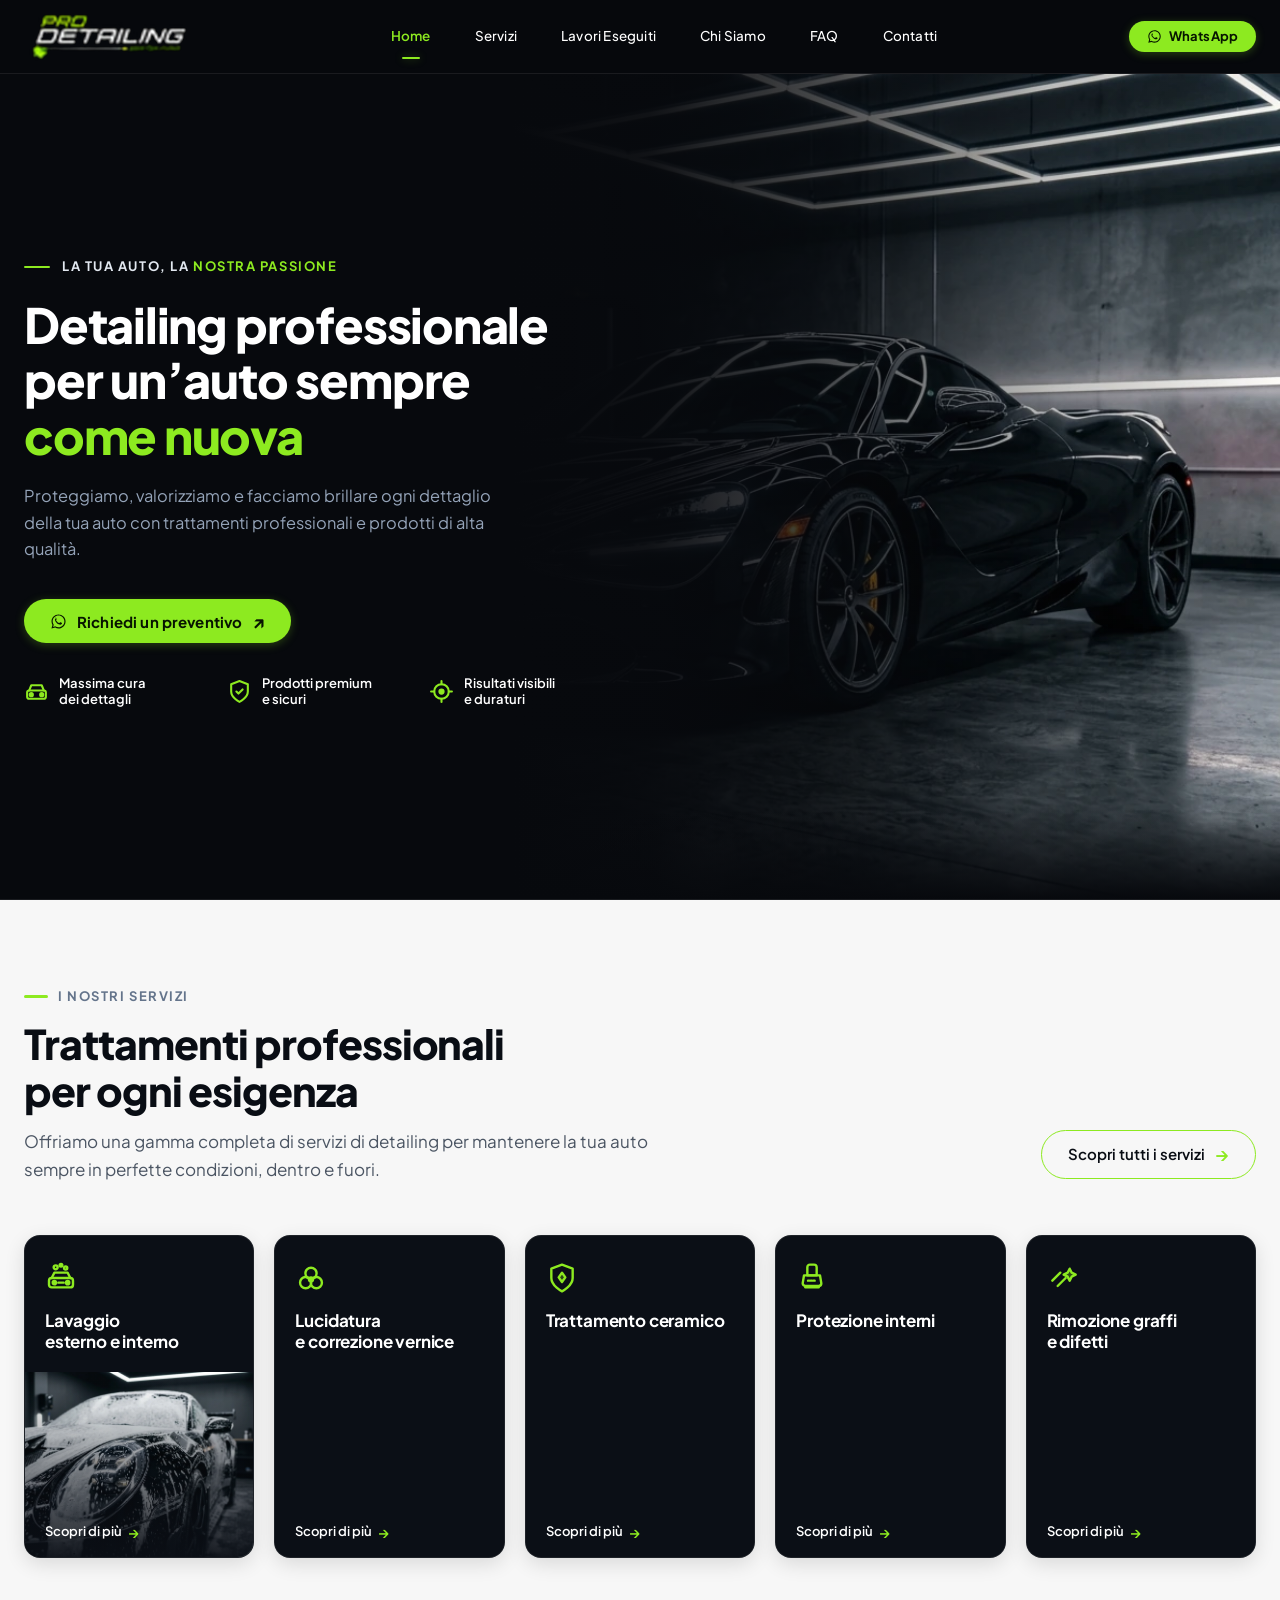
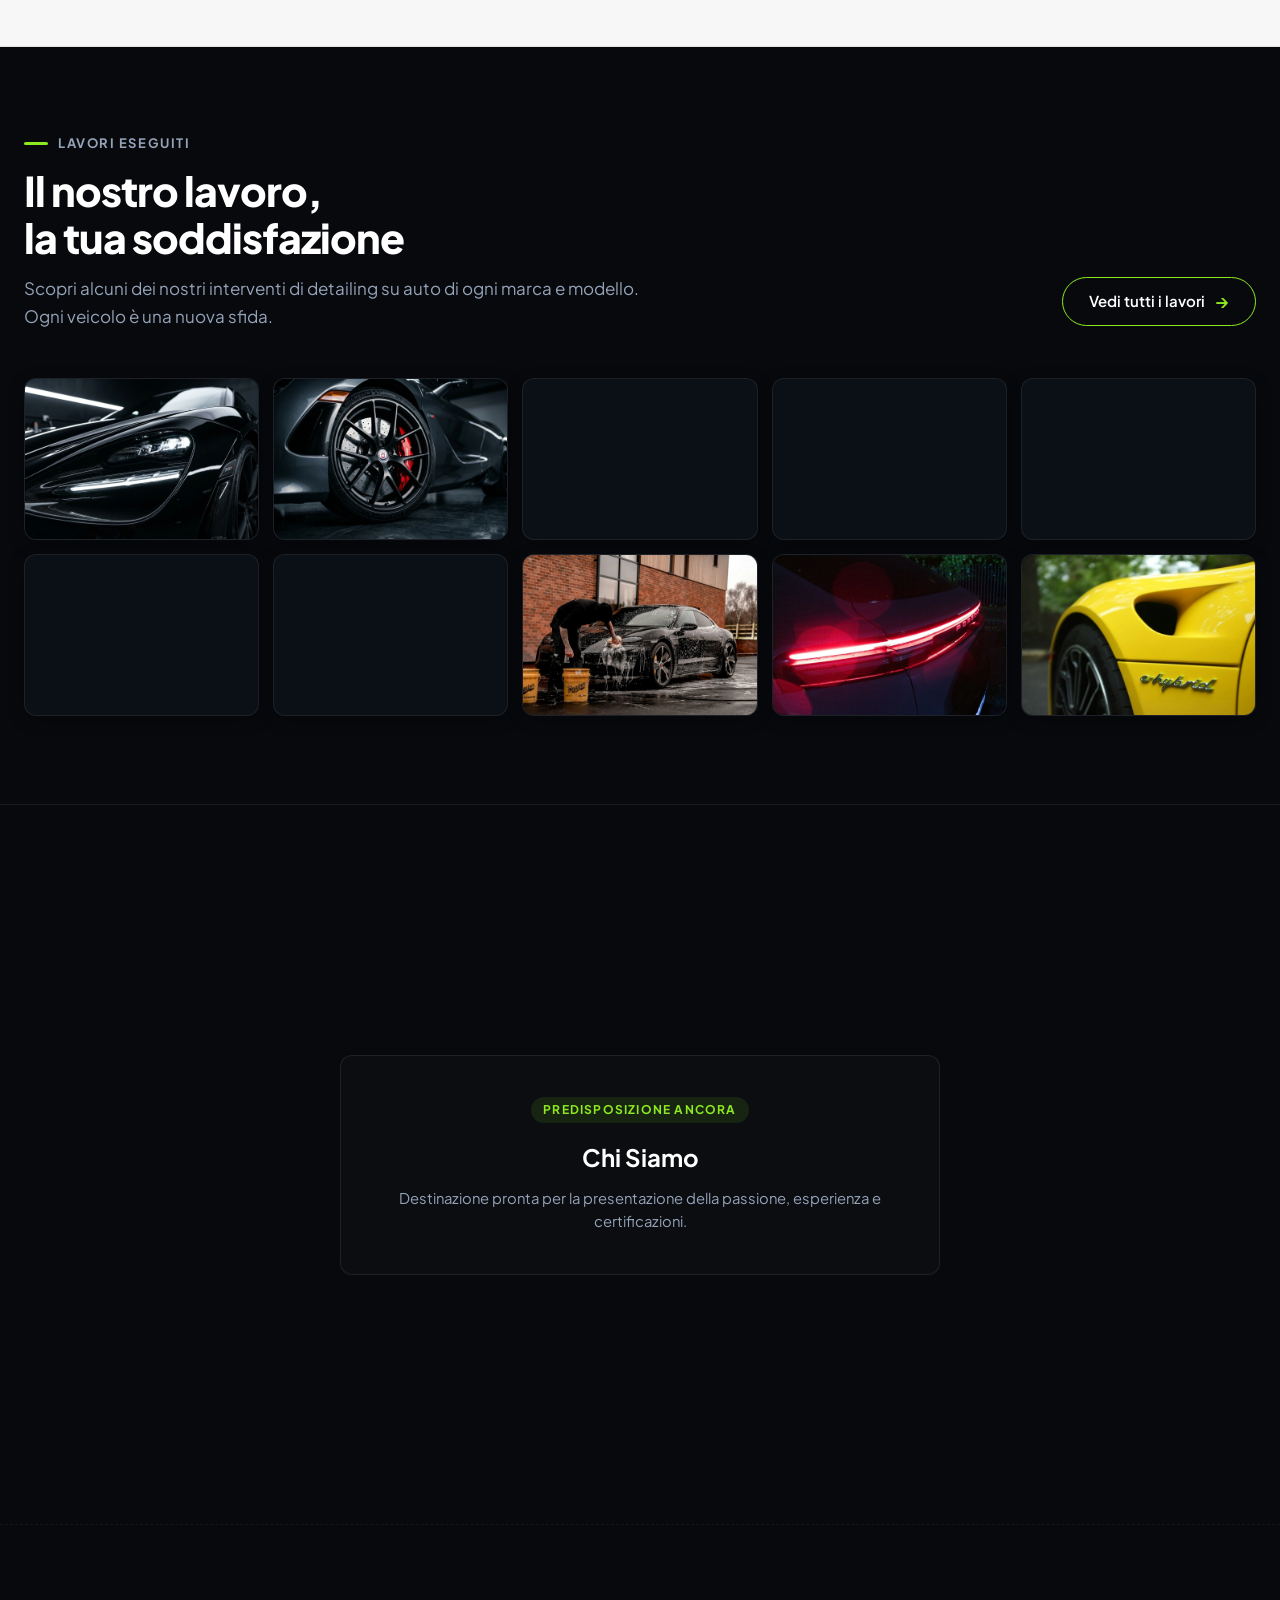
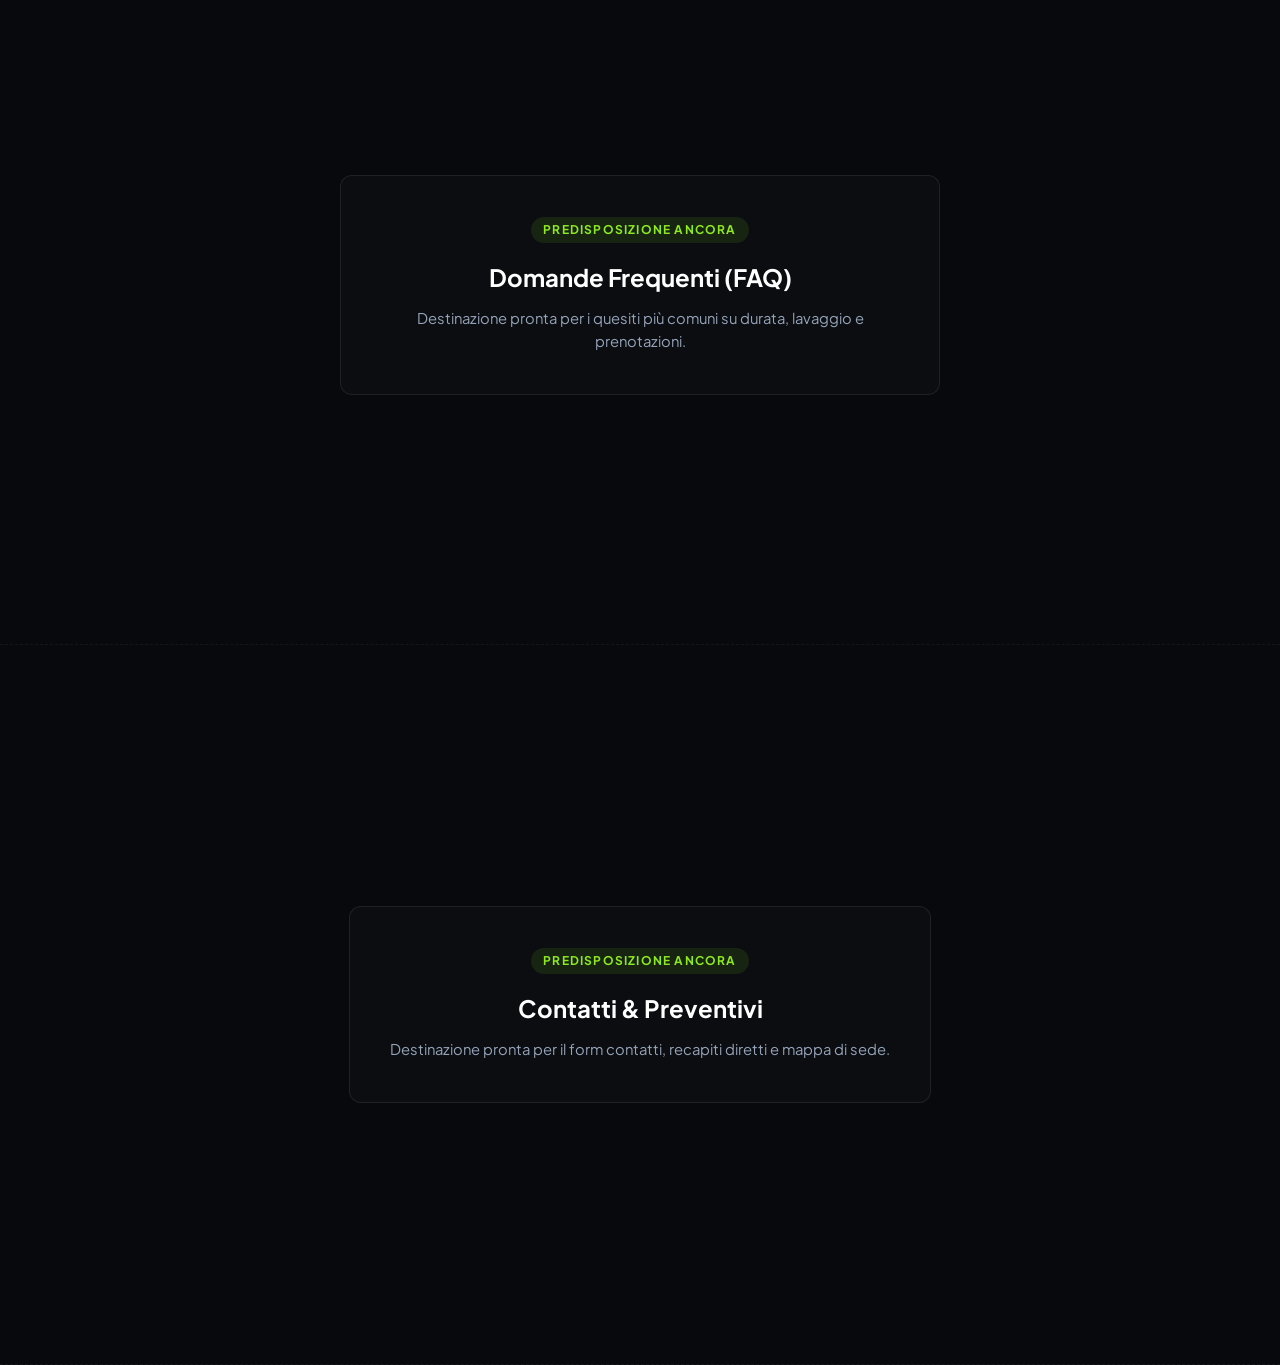
==== index.html @ 4ccd4b1e "Comit initial" ====
<!DOCTYPE html>
<html lang="it">
<head>
  <meta charset="UTF-8">
  <meta name="viewport" content="width=device-width, initial-scale=1.0">
  <meta http-equiv="X-UA-Compatible" content="ie=edge">

  <title>Pro Detailing | Trattamenti Professionali e Lucidatura Auto</title>
  <meta name="description" content="Pro Detailing: specialisti in car detailing professionale, lucidatura, trattamenti ceramici e protezione della carrozzeria per un'auto sempre come nuova.">
  <meta name="robots" content="index, follow">

  <!-- Open Graph / Meta Social -->
  <meta property="og:type" content="website">
  <meta property="og:locale" content="it_IT">
  <meta property="og:site_name" content="Pro Detailing">
  <meta property="og:title" content="Pro Detailing | Car Detailing Professionale">
  <meta property="og:description" content="Proteggiamo, valorizziamo e facciamo brillare ogni dettaglio della tua auto con trattamenti professionali.">

  <!-- Google Fonts: Plus Jakarta Sans -->
  <link rel="preconnect" href="https://fonts.googleapis.com">
  <link rel="preconnect" href="https://fonts.gstatic.com" crossorigin>
  <link href="https://fonts.googleapis.com/css2?family=Plus+Jakarta+Sans:ital,wght@0,400;0,500;0,600;0,700;0,800;1,800;1,900&display=swap" rel="stylesheet">

  <!-- Foglio di Stile Principale -->
  <link rel="stylesheet" href="css/style.css">
</head>
<body>

  <!-- ========================================================================
       HEADER / MENU DI NAVIGAZIONE SUPERIORE
       Riproduzione fedele della sezione superiore del Mockup
       ======================================================================== -->
  <header class="site-header" id="header">
    <div class="container header-inner">

      <!-- 1. Logotipo Pro Detailing (Sinistra) -->
      <a href="#home" class="header-brand" aria-label="Pro Detailing - Torna all'inizio">
        <img 
          src="assets/images/logo.svg" 
          alt="Pro Detailing - Car Detailing & Trattamento Ceramico" 
          class="brand-logo-svg"
          width="175" 
          height="51"
          loading="eager"
        >
      </a>

      <!-- 2. Navigazione Principale Desktop (Centrale) -->
      <nav class="header-nav" aria-label="Navigazione principale">
        <ul class="nav-list">
          <li class="nav-item">
            <a href="#home" class="nav-link active">Home</a>
          </li>
          <li class="nav-item">
            <a href="#servizi" class="nav-link">Servizi</a>
          </li>
          <li class="nav-item">
            <a href="#lavori" class="nav-link">Lavori Eseguiti</a>
          </li>
          <li class="nav-item">
            <a href="#chi-siamo" class="nav-link">Chi Siamo</a>
          </li>
          <li class="nav-item">
            <a href="#faq" class="nav-link">FAQ</a>
          </li>
          <li class="nav-item">
            <a href="#contatti" class="nav-link">Contatti</a>
          </li>
        </ul>
      </nav>

      <!-- 3. Azioni a Destra (Pulsante WhatsApp & Toggle Mobile) -->
      <div class="header-actions">
        <!-- Pulsante WhatsApp (Configurabile in js/main.js) -->
        <a 
          href="https://wa.me/390000000000" 
          class="btn-whatsapp" 
          target="_blank" 
          rel="noopener noreferrer" 
          aria-label="Contattaci su WhatsApp (apre in una nuova scheda)"
        >
          <svg class="icon-whatsapp" viewBox="0 0 24 24" aria-hidden="true">
            <path d="M12.04 2C6.58 2 2.13 6.45 2.13 11.91C2.13 13.66 2.59 15.36 3.45 16.86L2.05 22L7.3 20.62C8.75 21.41 10.38 21.83 12.04 21.83C17.5 21.83 21.95 17.38 21.95 11.92C21.95 9.27 20.92 6.78 19.05 4.91C17.18 3.03 14.69 2 12.04 2ZM12.05 3.67C14.25 3.67 16.31 4.53 17.87 6.09C19.42 7.65 20.28 9.72 20.28 11.92C20.28 16.46 16.59 20.15 12.04 20.15C10.56 20.15 9.11 19.76 7.85 19.01L7.55 18.83L4.44 19.65L5.27 16.61L5.07 16.3C4.24 14.98 3.81 13.47 3.81 11.91C3.81 7.37 7.5 3.67 12.05 3.67ZM8.53 7.33C8.37 7.33 8.1 7.39 7.87 7.64C7.65 7.89 7.02 8.48 7.02 9.68C7.02 10.88 7.9 12.03 8.02 12.19C8.14 12.35 9.73 14.81 12.18 15.86C12.76 16.11 13.22 16.27 13.57 16.38C14.16 16.57 14.7 16.54 15.12 16.48C15.59 16.41 16.57 15.89 16.77 15.31C16.98 14.74 16.98 14.25 16.92 14.14C16.86 14.03 16.7 13.97 16.45 13.85C16.2 13.72 14.98 13.12 14.75 13.04C14.53 12.95 14.36 12.91 14.2 13.16C14.03 13.4 13.57 13.97 13.43 14.14C13.29 14.3 13.15 14.32 12.9 14.2C12.65 14.07 11.61 13.73 10.37 12.63C9.41 11.77 8.76 10.71 8.57 10.39C8.38 10.06 8.55 9.89 8.68 9.76C8.79 9.64 8.93 9.46 9.06 9.31C9.18 9.16 9.22 9.06 9.3 8.9C9.39 8.73 9.34 8.59 9.28 8.47C9.22 8.35 8.72 7.13 8.53 6.64C8.33 6.17 8.14 6.23 8 6.22C7.86 6.22 7.7 6.21 7.53 6.21L8.53 7.33Z"/>
          </svg>
          <span class="btn-whatsapp-text">WhatsApp</span>
        </a>

        <!-- Pulsante Hamburger Mobile (Accessibile) -->
        <button 
          type="button" 
          class="mobile-toggle" 
          aria-label="Apri menu di navigazione" 
          aria-expanded="false" 
          aria-controls="mobile-nav-drawer"
        >
          <span class="hamburger-box" aria-hidden="true">
            <span class="hamburger-line"></span>
            <span class="hamburger-line"></span>
            <span class="hamburger-line"></span>
          </span>
        </button>
      </div>

    </div>

    <!-- ======================================================================
         MENU MOBILE (Drawer & Overlay per Tablet e Smartphone)
         ====================================================================== -->
    <div 
      class="mobile-menu-overlay" 
      id="mobile-nav-drawer" 
      role="dialog" 
      aria-modal="true" 
      aria-label="Menu di navigazione mobile"
    >
      <div class="mobile-drawer">
        <nav aria-label="Navigazione mobile">
          <ul class="mobile-nav-list">
            <li><a href="#home" class="mobile-nav-link active">Home</a></li>
            <li><a href="#servizi" class="mobile-nav-link">Servizi</a></li>
            <li><a href="#lavori" class="mobile-nav-link">Lavori Eseguiti</a></li>
            <li><a href="#chi-siamo" class="mobile-nav-link">Chi Siamo</a></li>
            <li><a href="#faq" class="mobile-nav-link">FAQ</a></li>
            <li><a href="#contatti" class="mobile-nav-link">Contatti</a></li>
          </ul>
        </nav>

        <div class="mobile-drawer-footer">
          <a 
            href="https://wa.me/390000000000" 
            class="btn-whatsapp mobile-btn-whatsapp" 
            target="_blank" 
            rel="noopener noreferrer"
            aria-label="Scrivici su WhatsApp (apre in una nuova scheda)"
          >
            <svg class="icon-whatsapp" viewBox="0 0 24 24" aria-hidden="true">
              <path d="M12.04 2C6.58 2 2.13 6.45 2.13 11.91C2.13 13.66 2.59 15.36 3.45 16.86L2.05 22L7.3 20.62C8.75 21.41 10.38 21.83 12.04 21.83C17.5 21.83 21.95 17.38 21.95 11.92C21.95 9.27 20.92 6.78 19.05 4.91C17.18 3.03 14.69 2 12.04 2ZM12.05 3.67C14.25 3.67 16.31 4.53 17.87 6.09C19.42 7.65 20.28 9.72 20.28 11.92C20.28 16.46 16.59 20.15 12.04 20.15C10.56 20.15 9.11 19.76 7.85 19.01L7.55 18.83L4.44 19.65L5.27 16.61L5.07 16.3C4.24 14.98 3.81 13.47 3.81 11.91C3.81 7.37 7.5 3.67 12.05 3.67ZM8.53 7.33C8.37 7.33 8.1 7.39 7.87 7.64C7.65 7.89 7.02 8.48 7.02 9.68C7.02 10.88 7.9 12.03 8.02 12.19C8.14 12.35 9.73 14.81 12.18 15.86C12.76 16.11 13.22 16.27 13.57 16.38C14.16 16.57 14.7 16.54 15.12 16.48C15.59 16.41 16.57 15.89 16.77 15.31C16.98 14.74 16.98 14.25 16.92 14.14C16.86 14.03 16.7 13.97 16.45 13.85C16.2 13.72 14.98 13.12 14.75 13.04C14.53 12.95 14.36 12.91 14.2 13.16C14.03 13.4 13.57 13.97 13.43 14.14C13.29 14.3 13.15 14.32 12.9 14.2C12.65 14.07 11.61 13.73 10.37 12.63C9.41 11.77 8.76 10.71 8.57 10.39C8.38 10.06 8.55 9.89 8.68 9.76C8.79 9.64 8.93 9.46 9.06 9.31C9.18 9.16 9.22 9.06 9.3 8.9C9.39 8.73 9.34 8.59 9.28 8.47C9.22 8.35 8.72 7.13 8.53 6.64C8.33 6.17 8.14 6.23 8 6.22C7.86 6.22 7.7 6.21 7.53 6.21L8.53 7.33Z"/>
            </svg>
            <span>Scrivici su WhatsApp</span>
            <span class="btn-arrow" aria-hidden="true">&rarr;</span>
          </a>
        </div>
      </div>
    </div>
  </header>

  <!-- ========================================================================
       AREA CONTENUTO PRINCIPALE (Placeholder Strutturali per Ancoraggi)
       Queste sezioni saranno sviluppate nelle prossime tappe.
       ======================================================================== -->
  <main id="main-content">

    <!-- ======================================================================
         SEZIONE HERO (Dobra Principal - Ancora: #home)
         Riproduzione fedele della prima dobra del Mockup
         ====================================================================== -->
    <section class="hero-section" id="home" aria-label="Introduzione Pro Detailing">
      
      <!-- Sfondo e Fotografia dell'Automobile nel Detailing Studio -->
      <div class="hero-media-wrapper" aria-hidden="true">
        <picture>
          <source srcset="assets/images/hero-detailing.webp" type="image/webp">
          <img 
            src="assets/images/hero-detailing.jpg" 
            alt="Auto nera lucidata con trattamento ceramico in studio professionale di detailing" 
            class="hero-media-image"
            width="1376" 
            height="768"
            fetchpriority="high"
          >
        </picture>
        <div class="hero-overlay-gradient"></div>
        <div class="hero-overlay-bottom"></div>
      </div>

      <!-- Contenuto Testuale & Azioni Principali -->
      <div class="container hero-container">
        <div class="hero-content">
          
          <!-- Testo di Introduzione (Eyebrow) -->
          <div class="hero-eyebrow">
            <span class="hero-eyebrow-line" aria-hidden="true"></span>
            <span class="hero-eyebrow-text">LA TUA AUTO, LA <span class="text-lime">NOSTRA PASSIONE</span></span>
          </div>

          <!-- Headline Principale (Unico H1 della Pagina) -->
          <h1 class="hero-title">
            Detailing professionale<br>
            per un’auto sempre<br>
            <span class="hero-title-highlight">come nuova</span>
          </h1>

          <!-- Descrizione Breve -->
          <p class="hero-description">
            Proteggiamo, valorizziamo e facciamo brillare ogni dettaglio della tua auto con trattamenti professionali e prodotti di alta qualità.
          </p>

          <!-- CTA Principale WhatsApp -->
          <div class="hero-cta-wrapper">
            <a 
              href="https://wa.me/390000000000" 
              class="btn-hero-cta btn-whatsapp" 
              target="_blank" 
              rel="noopener noreferrer" 
              aria-label="Richiedi un preventivo su WhatsApp (apre in una nuova scheda)"
            >
              <svg class="icon-whatsapp" viewBox="0 0 24 24" aria-hidden="true">
                <path d="M12.04 2C6.58 2 2.13 6.45 2.13 11.91C2.13 13.66 2.59 15.36 3.45 16.86L2.05 22L7.3 20.62C8.75 21.41 10.38 21.83 12.04 21.83C17.5 21.83 21.95 17.38 21.95 11.92C21.95 9.27 20.92 6.78 19.05 4.91C17.18 3.03 14.69 2 12.04 2ZM12.05 3.67C14.25 3.67 16.31 4.53 17.87 6.09C19.42 7.65 20.28 9.72 20.28 11.92C20.28 16.46 16.59 20.15 12.04 20.15C10.56 20.15 9.11 19.76 7.85 19.01L7.55 18.83L4.44 19.65L5.27 16.61L5.07 16.3C4.24 14.98 3.81 13.47 3.81 11.91C3.81 7.37 7.5 3.67 12.05 3.67ZM8.53 7.33C8.37 7.33 8.1 7.39 7.87 7.64C7.65 7.89 7.02 8.48 7.02 9.68C7.02 10.88 7.9 12.03 8.02 12.19C8.14 12.35 9.73 14.81 12.18 15.86C12.76 16.11 13.22 16.27 13.57 16.38C14.16 16.57 14.7 16.54 15.12 16.48C15.59 16.41 16.57 15.89 16.77 15.31C16.98 14.74 16.98 14.25 16.92 14.14C16.86 14.03 16.7 13.97 16.45 13.85C16.2 13.72 14.98 13.12 14.75 13.04C14.53 12.95 14.36 12.91 14.2 13.16C14.03 13.4 13.57 13.97 13.43 14.14C13.29 14.3 13.15 14.32 12.9 14.2C12.65 14.07 11.61 13.73 10.37 12.63C9.41 11.77 8.76 10.71 8.57 10.39C8.38 10.06 8.55 9.89 8.68 9.76C8.79 9.64 8.93 9.46 9.06 9.31C9.18 9.16 9.22 9.06 9.3 8.9C9.39 8.73 9.34 8.59 9.28 8.47C9.22 8.35 8.72 7.13 8.53 6.64C8.33 6.17 8.14 6.23 8 6.22C7.86 6.22 7.7 6.21 7.53 6.21L8.53 7.33Z"/>
              </svg>
              <span>Richiedi un preventivo</span>
              <span class="btn-arrow" aria-hidden="true">&nearr;</span>
            </a>
          </div>

          <!-- Tre Differenziali Informativi -->
          <div class="hero-features" role="list" aria-label="I nostri punti di forza">
            
            <div class="hero-feature-item" role="listitem">
              <div class="feature-icon-wrapper" aria-hidden="true">
                <svg class="feature-icon" viewBox="0 0 24 24" fill="none" stroke="currentColor" stroke-width="2" stroke-linecap="round" stroke-linejoin="round">
                  <path d="M5 11l2-5h10l2 5"/>
                  <rect x="3" y="11" width="18" height="8" rx="2"/>
                  <circle cx="7" cy="15" r="1.5" fill="currentColor"/>
                  <circle cx="17" cy="15" r="1.5" fill="currentColor"/>
                </svg>
              </div>
              <div class="feature-text">
                <span>Massima cura</span>
                <span>dei dettagli</span>
              </div>
            </div>

            <div class="hero-feature-item" role="listitem">
              <div class="feature-icon-wrapper" aria-hidden="true">
                <svg class="feature-icon" viewBox="0 0 24 24" fill="none" stroke="currentColor" stroke-width="2" stroke-linecap="round" stroke-linejoin="round">
                  <path d="M12 22s8-4 8-10V5l-8-3-8 3v7c0 6 8 10 8 10z"/>
                  <path d="M9 12l2 2 4-4"/>
                </svg>
              </div>
              <div class="feature-text">
                <span>Prodotti premium</span>
                <span>e sicuri</span>
              </div>
            </div>

            <div class="hero-feature-item" role="listitem">
              <div class="feature-icon-wrapper" aria-hidden="true">
                <svg class="feature-icon" viewBox="0 0 24 24" fill="none" stroke="currentColor" stroke-width="2" stroke-linecap="round" stroke-linejoin="round">
                  <circle cx="12" cy="12" r="7"/>
                  <line x1="12" y1="2" x2="12" y2="5"/>
                  <line x1="12" y1="19" x2="12" y2="22"/>
                  <line x1="2" y1="12" x2="5" y2="12"/>
                  <line x1="19" y1="12" x2="22" y2="12"/>
                  <circle cx="12" cy="12" r="2" fill="currentColor"/>
                </svg>
              </div>
              <div class="feature-text">
                <span>Risultati visibili</span>
                <span>e duraturi</span>
              </div>
            </div>

          </div>

        </div>
      </div>
    </section>

    <!-- ======================================================================
         SEZIONE SERVIZI (ETAPA 3 - I NOSTRI SERVIZI)
         Trattamenti professionali di car detailing, layout fedele al mockup
         ====================================================================== -->
    <section id="servizi" class="services-section" aria-labelledby="services-heading">
      <div class="services-container">
        
        <!-- Header Sezione: Titolo, Descrizione e Pulsante "Scopri tutti i servizi" -->
        <div class="services-header">
          <div class="services-header-content">
            <div class="services-eyebrow">
              <span class="services-eyebrow-bar" aria-hidden="true"></span>
              <span class="services-eyebrow-text">I NOSTRI SERVIZI</span>
            </div>
            <h2 id="services-heading" class="services-title">
              Trattamenti professionali<br>per ogni esigenza
            </h2>
            <p class="services-description">
              Offriamo una gamma completa di servizi di detailing per mantenere la tua auto sempre in perfette condizioni, dentro e fuori.
            </p>
          </div>
          
          <div class="services-header-action">
            <a href="#servizi" class="btn-services-outline" aria-label="Scopri tutti i servizi di detailing">
              <span>Scopri tutti i servizi</span>
              <span class="btn-arrow" aria-hidden="true">&rarr;</span>
            </a>
          </div>
        </div>

        <!-- Griglia dei 5 Cartoni di Servizio con Fotografie e Icone Dedicate -->
        <div class="services-grid" role="list" aria-label="Elenco dei trattamenti di detailing">
          
          <!-- Card 1: Lavaggio esterno e interno -->
          <article class="service-card" role="listitem">
            <div class="service-card-top">
              <div class="service-card-icon" aria-hidden="true">
                <svg class="service-icon-svg" viewBox="0 0 24 24" fill="none" stroke="currentColor" stroke-width="1.8" stroke-linecap="round" stroke-linejoin="round">
                  <!-- Bolle / lavaggio superiore -->
                  <circle cx="8" cy="4" r="1.5" />
                  <circle cx="15.5" cy="4.5" r="1.2" />
                  <circle cx="12" cy="2.5" r="1" />
                  <!-- Silhouette frontale veicolo -->
                  <path d="M5 12l2-4h10l2 4" />
                  <rect x="3" y="12" width="18" height="7" rx="2" />
                  <circle cx="7" cy="15.5" r="1.2" fill="currentColor" />
                  <circle cx="17" cy="15.5" r="1.2" fill="currentColor" />
                  <line x1="10" y1="15.5" x2="14" y2="15.5" />
                </svg>
              </div>
              <h3 class="service-card-title">
                Lavaggio<br>esterno e interno
              </h3>
            </div>
            
            <div class="service-card-media">
              <img 
                src="assets/images/servizio-lavaggio.webp" 
                alt="Lavaggio esterno e interno con schiuma attiva professionale in studio di detailing" 
                class="service-card-img"
                loading="eager"
                decoding="async"
                width="600"
                height="440"
              >
              <div class="service-card-overlay" aria-hidden="true"></div>
              <div class="service-card-footer">
                <a href="#servizi" class="service-card-link" aria-label="Scopri di più sul lavaggio esterno e interno">
                  <span>Scopri di più</span>
                  <span class="service-link-arrow" aria-hidden="true">&rarr;</span>
                </a>
              </div>
            </div>
          </article>

          <!-- Card 2: Lucidatura e correzione vernice -->
          <article class="service-card" role="listitem">
            <div class="service-card-top">
              <div class="service-card-icon" aria-hidden="true">
                <svg class="service-icon-svg" viewBox="0 0 24 24" fill="none" stroke="currentColor" stroke-width="1.8" stroke-linecap="round" stroke-linejoin="round">
                  <!-- Movimento orbitale/rosetta politriz da car detailing -->
                  <circle cx="12" cy="8.5" r="4.2" />
                  <circle cx="8" cy="15.5" r="4.2" />
                  <circle cx="16" cy="15.5" r="4.2" />
                  <circle cx="12" cy="13" r="1.5" fill="currentColor" />
                </svg>
              </div>
              <h3 class="service-card-title">
                Lucidatura<br>e correzione vernice
              </h3>
            </div>
            
            <div class="service-card-media">
              <img 
                src="assets/images/servizio-lucidatura.webp" 
                alt="Lucidatura professionale e correzione vernice con politriz roto-orbitale su carrozzeria scura" 
                class="service-card-img"
                loading="eager"
                decoding="async"
                width="600"
                height="440"
              >
              <div class="service-card-overlay" aria-hidden="true"></div>
              <div class="service-card-footer">
                <a href="#servizi" class="service-card-link" aria-label="Scopri di più sulla lucidatura e correzione vernice">
                  <span>Scopri di più</span>
                  <span class="service-link-arrow" aria-hidden="true">&rarr;</span>
                </a>
              </div>
            </div>
          </article>

          <!-- Card 3: Trattamento ceramico -->
          <article class="service-card" role="listitem">
            <div class="service-card-top">
              <div class="service-card-icon" aria-hidden="true">
                <svg class="service-icon-svg" viewBox="0 0 24 24" fill="none" stroke="currentColor" stroke-width="1.8" stroke-linecap="round" stroke-linejoin="round">
                  <!-- Scudo di protezione nanoceramica -->
                  <path d="M12 22s8-4 8-10V5l-8-3-8 3v7c0 6 8 10 8 10z" />
                  <path d="M12 8l2.5 3.5L12 15l-2.5-3.5z" fill="rgba(141, 234, 32, 0.25)" />
                </svg>
              </div>
              <h3 class="service-card-title">
                Trattamento ceramico
              </h3>
            </div>
            
            <div class="service-card-media">
              <img 
                src="assets/images/servizio-ceramico.webp" 
                alt="Trattamento ceramico protettivo nanotecnologico ad altissima lucentezza e idrorepellenza" 
                class="service-card-img"
                loading="eager"
                decoding="async"
                width="600"
                height="440"
              >
              <div class="service-card-overlay" aria-hidden="true"></div>
              <div class="service-card-footer">
                <a href="#servizi" class="service-card-link" aria-label="Scopri di più sul trattamento ceramico">
                  <span>Scopri di più</span>
                  <span class="service-link-arrow" aria-hidden="true">&rarr;</span>
                </a>
              </div>
            </div>
          </article>

          <!-- Card 4: Protezione interni -->
          <article class="service-card" role="listitem">
            <div class="service-card-top">
              <div class="service-card-icon" aria-hidden="true">
                <svg class="service-icon-svg" viewBox="0 0 24 24" fill="none" stroke="currentColor" stroke-width="1.8" stroke-linecap="round" stroke-linejoin="round">
                  <!-- Sedile premium / interni di lusso -->
                  <path d="M7 19h10" />
                  <path d="M8.5 4a2 2 0 0 1 2-2h3a2 2 0 0 1 2 2v6h-7V4z" />
                  <path d="M6 10h12l1 6a2 2 0 0 1-2 2H7a2 2 0 0 1-2-2l1-6z" />
                  <line x1="9" y1="14" x2="15" y2="14" stroke-dasharray="1 1" />
                </svg>
              </div>
              <h3 class="service-card-title">
                Protezione interni
              </h3>
            </div>
            
            <div class="service-card-media">
              <img 
                src="assets/images/servizio-interni.webp" 
                alt="Cura e protezione profonda per interni automobilistici in pelle pregiata e tessuti" 
                class="service-card-img"
                loading="eager"
                decoding="async"
                width="600"
                height="440"
              >
              <div class="service-card-overlay" aria-hidden="true"></div>
              <div class="service-card-footer">
                <a href="#servizi" class="service-card-link" aria-label="Scopri di più sulla protezione degli interni">
                  <span>Scopri di più</span>
                  <span class="service-link-arrow" aria-hidden="true">&rarr;</span>
                </a>
              </div>
            </div>
          </article>

          <!-- Card 5: Rimozione graffi e difetti -->
          <article class="service-card" role="listitem">
            <div class="service-card-top">
              <div class="service-card-icon" aria-hidden="true">
                <svg class="service-icon-svg" viewBox="0 0 24 24" fill="none" stroke="currentColor" stroke-width="1.8" stroke-linecap="round" stroke-linejoin="round">
                  <!-- Linee di correzione graffi e bagliore specchiato -->
                  <line x1="4" y1="14" x2="10" y2="8" />
                  <line x1="8" y1="18" x2="14" y2="12" />
                  <path d="M17 5l1.5 3 3 1.5-3 1.5-1.5 3-1.5-3-3-1.5 3-1.5z" fill="rgba(141, 234, 32, 0.25)" />
                </svg>
              </div>
              <h3 class="service-card-title">
                Rimozione graffi<br>e difetti
              </h3>
            </div>
            
            <div class="service-card-media">
              <img 
                src="assets/images/servizio-rimozione-graffi.webp" 
                alt="Eliminazione graffi, swirl e imperfezioni su carrozzeria scura con finitura a specchio" 
                class="service-card-img"
                loading="eager"
                decoding="async"
                width="600"
                height="440"
              >
              <div class="service-card-overlay" aria-hidden="true"></div>
              <div class="service-card-footer">
                <a href="#servizi" class="service-card-link" aria-label="Scopri di più sulla rimozione di graffi e difetti">
                  <span>Scopri di più</span>
                  <span class="service-link-arrow" aria-hidden="true">&rarr;</span>
                </a>
              </div>
            </div>
          </article>

        </div>

        <!-- Controlli Slider Mobile (Indicatori & Frecce per Touch / Swipe) -->
        <div class="services-slider-controls" aria-label="Navigazione slider servizi">
          <button type="button" class="slider-btn slider-prev" aria-label="Servizio precedente" disabled>
            <svg viewBox="0 0 24 24" fill="none" stroke="currentColor" stroke-width="2.2" stroke-linecap="round" stroke-linejoin="round" aria-hidden="true">
              <path d="M15 18l-6-6 6-6"/>
            </svg>
          </button>
          
          <div class="slider-dots" role="tablist" aria-label="Seleziona servizio">
            <button type="button" class="slider-dot is-active" role="tab" aria-selected="true" aria-label="Servizio 1 di 5: Lavaggio esterno e interno" data-index="0"></button>
            <button type="button" class="slider-dot" role="tab" aria-selected="false" aria-label="Servizio 2 di 5: Lucidatura e correzione vernice" data-index="1"></button>
            <button type="button" class="slider-dot" role="tab" aria-selected="false" aria-label="Servizio 3 di 5: Trattamento ceramico" data-index="2"></button>
            <button type="button" class="slider-dot" role="tab" aria-selected="false" aria-label="Servizio 4 di 5: Protezione interni" data-index="3"></button>
            <button type="button" class="slider-dot" role="tab" aria-selected="false" aria-label="Servizio 5 di 5: Rimozione graffi e difetti" data-index="4"></button>
          </div>

          <button type="button" class="slider-btn slider-next" aria-label="Servizio successivo">
            <svg viewBox="0 0 24 24" fill="none" stroke="currentColor" stroke-width="2.2" stroke-linecap="round" stroke-linejoin="round" aria-hidden="true">
              <path d="M9 18l6-6-6-6"/>
            </svg>
          </button>
        </div>

      </div>
    </section>

    <!-- ======================================================================
         SEZIONE LAVORI ESEGUITI (ETAPA 4 - IL NOSTRO LAVORO, LA TUA SODDISFAZIONE)
         Galleria fotografica premium a 10 immagini con proporzioni uniformi
         ====================================================================== -->
    <section id="lavori" class="lavori-section" aria-labelledby="lavori-heading">
      <div class="lavori-container">
        
        <!-- Header Sezione: Eyebrow, Titolo H2, Descrizione e Pulsante -->
        <div class="lavori-header">
          <div class="lavori-header-content">
            <div class="lavori-eyebrow">
              <span class="lavori-eyebrow-bar" aria-hidden="true"></span>
              <span class="lavori-eyebrow-text">LAVORI ESEGUITI</span>
            </div>
            <h2 id="lavori-heading" class="lavori-title">
              Il nostro lavoro,<br>la tua soddisfazione
            </h2>
            <p class="lavori-description">
              Scopri alcuni dei nostri interventi di detailing su auto di ogni marca e modello. Ogni veicolo è una nuova sfida.
            </p>
          </div>

          <div class="lavori-header-action">
            <a href="#lavori" class="btn-lavori-outline" aria-label="Visualizza tutti gli interventi eseguiti">
              <span>Vedi tutti i lavori</span>
              <span class="btn-arrow" aria-hidden="true">&rarr;</span>
            </a>
          </div>
        </div>

        <!-- Griglia Galleria 10 Immagini (5 Colonne x 2 Righe su Desktop) -->
        <div class="lavori-grid" role="list" aria-label="Galleria fotografica degli interventi di detailing">
          
          <!-- Immagine 1: Faro auto con riflessi -->
          <div class="lavori-item" role="listitem">
            <img 
              src="assets/images/lavori-faro-auto.webp" 
              alt="Dettaglio faro anteriore a LED e riflessi lucidi su automobile nera" 
              class="lavori-img"
              loading="eager"
              decoding="async"
              width="1160"
              height="800"
            >
          </div>

          <!-- Immagine 2: Cerchio e freno a disco rosso -->
          <div class="lavori-item" role="listitem">
            <img 
              src="assets/images/lavori-cerchio-freno.webp" 
              alt="Cerchio sportivo nero e pinza freno rossa ad alte prestazioni" 
              class="lavori-img"
              loading="eager"
              decoding="async"
              width="1160"
              height="800"
            >
          </div>

          <!-- Immagine 3: Carrozzeria e riflessi studio -->
          <div class="lavori-item" role="listitem">
            <img 
              src="assets/images/lavori-carrozzeria-riflessi.webp" 
              alt="Riflessi lineari di luce su carrozzeria scura con trattamento ceramico" 
              class="lavori-img"
              loading="eager"
              decoding="async"
              width="1160"
              height="800"
            >
          </div>

          <!-- Immagine 4: Interni volante e plancia -->
          <div class="lavori-item" role="listitem">
            <img 
              src="assets/images/lavori-interni-volante.webp" 
              alt="Interni auto di lusso con volante sportivo in pelle e cruscotto dettagliato" 
              class="lavori-img"
              loading="eager"
              decoding="async"
              width="1160"
              height="800"
            >
          </div>

          <!-- Immagine 5: Auto sportiva blu -->
          <div class="lavori-item" role="listitem">
            <img 
              src="assets/images/lavori-auto-blu.webp" 
              alt="Fiancata e dettagli lucidi di automobile sportiva blu metallizzato" 
              class="lavori-img"
              loading="eager"
              decoding="async"
              width="1160"
              height="800"
            >
          </div>

          <!-- Immagine 6: Auto sportiva rossa -->
          <div class="lavori-item" role="listitem">
            <img 
              src="assets/images/lavori-auto-rossa.webp" 
              alt="Frontale e linea aggressiva di supercar rossa fiammante lucidata a specchio" 
              class="lavori-img"
              loading="eager"
              decoding="async"
              width="1160"
              height="800"
            >
          </div>

          <!-- Immagine 7: Sedili in pelle pregiata -->
          <div class="lavori-item" role="listitem">
            <img 
              src="assets/images/lavori-sedili-pelle.webp" 
              alt="Sedili sportivi in pelle nera con cuciture a contrasto rosse rifinite" 
              class="lavori-img"
              loading="eager"
              decoding="async"
              width="1160"
              height="800"
            >
          </div>

          <!-- Immagine 8: Lucidatura e riflessi perfetti -->
          <div class="lavori-item" role="listitem">
            <img 
              src="assets/images/lavori-lucidatura.webp" 
              alt="Finitura perfetta e riflessi specchiati su vernice scura corretta da imperfezioni" 
              class="lavori-img"
              loading="eager"
              decoding="async"
              width="1160"
              height="800"
            >
          </div>

          <!-- Immagine 9: Fanali posteriori a LED -->
          <div class="lavori-item" role="listitem">
            <img 
              src="assets/images/lavori-fanali-posteriori.webp" 
              alt="Fanali posteriori a LED illuminati e finitura posteriore premium" 
              class="lavori-img"
              loading="eager"
              decoding="async"
              width="1160"
              height="800"
            >
          </div>

          <!-- Immagine 10: Auto sportiva gialla -->
          <div class="lavori-item" role="listitem">
            <img 
              src="assets/images/lavori-auto-gialla.webp" 
              alt="Dettaglio fiancata e passaruota di automobile sportiva gialla brillante" 
              class="lavori-img"
              loading="eager"
              decoding="async"
              width="1160"
              height="800"
            >
          </div>

        </div>

      </div>
    </section>

    <!-- Sezione Chi Siamo (Ancora: #chi-siamo) -->
    <section id="chi-siamo" class="section-anchor-placeholder" aria-label="Sezione Chi Siamo">
      <div class="placeholder-inner">
        <span class="placeholder-tag">Predisposizione Ancora</span>
        <h2 class="placeholder-title">Chi Siamo</h2>
        <p class="placeholder-desc">Destinazione pronta per la presentazione della passione, esperienza e certificazioni.</p>
      </div>
    </section>

    <!-- Sezione FAQ (Ancora: #faq) -->
    <section id="faq" class="section-anchor-placeholder" aria-label="Sezione FAQ">
      <div class="placeholder-inner">
        <span class="placeholder-tag">Predisposizione Ancora</span>
        <h2 class="placeholder-title">Domande Frequenti (FAQ)</h2>
        <p class="placeholder-desc">Destinazione pronta per i quesiti più comuni su durata, lavaggio e prenotazioni.</p>
      </div>
    </section>

    <!-- Sezione Contatti (Ancora: #contatti) -->
    <section id="contatti" class="section-anchor-placeholder" aria-label="Sezione Contatti">
      <div class="placeholder-inner">
        <span class="placeholder-tag">Predisposizione Ancora</span>
        <h2 class="placeholder-title">Contatti & Preventivi</h2>
        <p class="placeholder-desc">Destinazione pronta per il form contatti, recapiti diretti e mappa di sede.</p>
      </div>
    </section>

  </main>

  <!-- Script Funzionale Header -->
  <script src="js/main.js"></script>
</body>
</html>
---- css/style.css ----
/* ==========================================================================
   PRO DETAILING - Stile Ufficiale Header & Layout Base
   Progettato per riproduzione fedele mockup, performance e accessibilità
   ========================================================================== */

/* --------------------------------------------------------------------------
   1. VARIABILI DI PROGETTO (Custom Properties)
   -------------------------------------------------------------------------- */
:root {
  /* Tavolozza Colori Brand (Estratta dal Mockup Originale) */
  --color-bg-primary: #07090d;          /* Fondo quasi nero con nuance bluastra */
  --color-bg-header: rgba(7, 9, 13, 0.94); /* Header con trasparenza elegante */
  --color-bg-header-solid: #07090d;
  --color-bg-card: #0d1117;
  --color-bg-mobile-menu: rgba(7, 9, 13, 0.98);

  --color-brand-primary: #8dea20;       /* Verde-limone brillante iconico */
  --color-brand-hover: #7dce1a;         /* Tonalità hover attiva */
  --color-brand-glow: rgba(141, 234, 32, 0.35); /* Bagliore tecnico soft */
  --color-brand-dark: #071500;          /* Testo scuro ad alto contrasto su verde */

  --color-border-subtle: rgba(255, 255, 255, 0.08); /* Divisorio inferiore discreto */
  --color-border-hover: rgba(141, 234, 32, 0.4);

  /* Sezione Servizi (Chiara) & Card System */
  --color-bg-services: #f7f7f7;         /* Sfondo chiaro elegante della sezione servizi */
  --color-text-heading-dark: #090d14;   /* Titolo principale scuro ad alto impatto */
  --color-text-desc-dark: #4b5563;      /* Descrizione leggibile e sobria */
  --color-card-bg: #0b0f16;             /* Sfondo scuro delle card servizi */
  --color-card-border: rgba(255, 255, 255, 0.08); /* Bordo discreto delle card */
  --color-card-border-hover: rgba(141, 234, 32, 0.45);

  --color-text-white: #ffffff;          /* Bianco puro ad alta leggibilità */
  --color-text-silver: #e2e8f0;         /* Argento chiaro */
  --color-text-muted: #94a3b8;          /* Grigio ardesia neutro */
  --color-text-dim: #64748b;

  /* Tipografia */
  --font-primary: 'Plus Jakarta Sans', -apple-system, BlinkMacSystemFont, 'Segoe UI', Roboto, Helvetica, Arial, sans-serif;
  --font-mono: 'JetBrains Mono', monospace;

  /* Dimensioni e Spaziature */
  --header-height: 74px;
  --header-height-mobile: 66px;
  --container-max-width: 1380px;
  --container-padding: 1.5rem;

  /* Transizioni */
  --transition-fast: 0.18s cubic-bezier(0.4, 0, 0.2, 1);
  --transition-smooth: 0.28s cubic-bezier(0.4, 0, 0.2, 1);
  --transition-bounce: 0.4s cubic-bezier(0.175, 0.885, 0.32, 1.275);

  /* Ombre & Profondità */
  --shadow-header: 0 4px 24px rgba(0, 0, 0, 0.55);
  --shadow-btn: 0 2px 10px rgba(141, 234, 32, 0.25);
  --shadow-btn-hover: 0 4px 18px rgba(141, 234, 32, 0.4);
}

/* --------------------------------------------------------------------------
   2. RESET & BASE
   -------------------------------------------------------------------------- */
*,
*::before,
*::after {
  box-sizing: border-box;
  margin: 0;
  padding: 0;
}

html {
  font-family: var(--font-primary);
  font-size: 16px;
  line-height: 1.5;
  color: var(--color-text-silver);
  background-color: var(--color-bg-primary);
  scroll-behavior: smooth;
  -webkit-text-size-adjust: 100%;
}

body {
  min-height: 100vh;
  background-color: var(--color-bg-primary);
  color: var(--color-text-silver);
  overflow-x: hidden;
  position: relative;
  -webkit-font-smoothing: antialiased;
  -moz-osx-font-smoothing: grayscale;
}

body.menu-open {
  overflow: hidden;
}

a {
  color: inherit;
  text-decoration: none;
}

button {
  font-family: inherit;
  cursor: pointer;
  border: none;
  background: none;
}

img,
svg {
  display: block;
  max-width: 100%;
  height: auto;
}

/* Indicatore di Foco Accessibile */
:focus-visible {
  outline: 2px solid var(--color-brand-primary);
  outline-offset: 3px;
  border-radius: 3px;
}

/* --------------------------------------------------------------------------
   3. LAYOUT CONTAINER
   -------------------------------------------------------------------------- */
.container {
  width: 100%;
  max-width: var(--container-max-width);
  margin-left: auto;
  margin-right: auto;
  padding-left: var(--container-padding);
  padding-right: var(--container-padding);
}

/* --------------------------------------------------------------------------
   4. HEADER PRINCIPALE (Fisso, Elegante, Sfumatura e Bordo Sottile)
   -------------------------------------------------------------------------- */
.site-header {
  position: sticky;
  top: 0;
  left: 0;
  right: 0;
  width: 100%;
  height: var(--header-height);
  background-color: var(--color-bg-header);
  backdrop-filter: blur(14px);
  -webkit-backdrop-filter: blur(14px);
  border-bottom: 1px solid var(--color-border-subtle);
  z-index: 1000;
  transition: background-color var(--transition-smooth), border-color var(--transition-smooth), box-shadow var(--transition-smooth);
}

.site-header.scrolled {
  background-color: var(--color-bg-header-solid);
  box-shadow: var(--shadow-header);
  border-bottom-color: rgba(255, 255, 255, 0.12);
}

.header-inner {
  display: flex;
  align-items: center;
  justify-content: space-between;
  height: 100%;
  gap: 1.5rem;
}

/* --------------------------------------------------------------------------
   5. LOGOTIPO PRO DETAILING
   -------------------------------------------------------------------------- */
.header-brand {
  display: flex;
  align-items: center;
  flex-shrink: 0;
  text-decoration: none;
  transition: transform var(--transition-fast), opacity var(--transition-fast);
}

.header-brand:hover {
  transform: translateY(-0.5px);
  opacity: 0.96;
}

.brand-logo-svg {
  width: 175px;
  height: auto;
  max-height: 48px;
  object-fit: contain;
  display: block;
}

/* --------------------------------------------------------------------------
   6. NAVEGAZIONE DESKTOP (Centralizzata & Sofisticata)
   -------------------------------------------------------------------------- */
.header-nav {
  display: flex;
  align-items: center;
  justify-content: center;
  flex: 1 1 auto;
}

.nav-list {
  display: flex;
  align-items: center;
  justify-content: center;
  list-style: none;
  gap: 2.25rem; /* Spaziatura orizzontale bilanciata come da mockup */
}

.nav-item {
  position: relative;
}

.nav-link {
  position: relative;
  display: inline-flex;
  align-items: center;
  padding: 0.5rem 0.25rem;
  font-family: var(--font-primary);
  font-size: 0.84rem; /* 13.5px compatto ed elegante */
  font-weight: 500;
  letter-spacing: 0.015em;
  color: var(--color-text-white);
  transition: color var(--transition-fast), opacity var(--transition-fast);
}

.nav-link:hover {
  color: var(--color-brand-primary);
}

/* Stato Attivo (Home nel Mockup) */
.nav-link.active {
  color: var(--color-brand-primary);
  font-weight: 600;
}

.nav-link.active::after {
  content: '';
  position: absolute;
  bottom: -4px;
  left: 50%;
  transform: translateX(-50%);
  width: 18px;
  height: 2px;
  background-color: var(--color-brand-primary);
  border-radius: 9999px;
  box-shadow: 0 0 8px var(--color-brand-glow);
}

/* --------------------------------------------------------------------------
   7. BOTTONE WHATSAPP (Azione Principale Destra)
   -------------------------------------------------------------------------- */
.header-actions {
  display: flex;
  align-items: center;
  gap: 0.75rem;
  flex-shrink: 0;
}

.btn-whatsapp {
  display: inline-flex;
  align-items: center;
  justify-content: center;
  gap: 7px;
  padding: 8px 18px;
  background-color: var(--color-brand-primary);
  color: var(--color-brand-dark);
  font-family: var(--font-primary);
  font-size: 0.8125rem; /* 13px */
  font-weight: 700;
  letter-spacing: 0.01em;
  line-height: 1;
  border-radius: 9999px; /* Pill shape */
  text-decoration: none;
  box-shadow: var(--shadow-btn);
  transition: transform var(--transition-smooth), background-color var(--transition-smooth), box-shadow var(--transition-smooth);
  white-space: nowrap;
}

.btn-whatsapp:hover {
  background-color: var(--color-brand-hover);
  transform: translateY(-1.5px);
  box-shadow: var(--shadow-btn-hover);
}

.btn-whatsapp:active {
  transform: translateY(0);
}

.btn-whatsapp .icon-whatsapp {
  width: 15px;
  height: 15px;
  fill: currentColor;
  flex-shrink: 0;
}

/* --------------------------------------------------------------------------
   8. PULSANTE MENU HAMBURGER (Mobile / Tablet)
   -------------------------------------------------------------------------- */
.mobile-toggle {
  display: none; /* Nascosto su schermi ampi */
  position: relative;
  width: 42px;
  height: 42px;
  border-radius: 8px;
  align-items: center;
  justify-content: center;
  background: transparent;
  color: var(--color-text-white);
  border: 1px solid transparent;
  transition: background-color var(--transition-fast), border-color var(--transition-fast);
  z-index: 1100;
}

.mobile-toggle:hover {
  background-color: rgba(255, 255, 255, 0.05);
  border-color: var(--color-border-subtle);
}

.hamburger-box {
  position: relative;
  width: 20px;
  height: 14px;
}

.hamburger-line {
  position: absolute;
  left: 0;
  width: 100%;
  height: 2px;
  background-color: var(--color-text-white);
  border-radius: 2px;
  transition: transform var(--transition-smooth), opacity var(--transition-smooth), background-color var(--transition-smooth);
}

.hamburger-line:nth-child(1) {
  top: 0;
}

.hamburger-line:nth-child(2) {
  top: 6px;
}

.hamburger-line:nth-child(3) {
  top: 12px;
}

/* Animazione Hamburger a 'X' quando aperto */
.mobile-toggle[aria-expanded="true"] .hamburger-line:nth-child(1) {
  transform: translateY(6px) rotate(45deg);
  background-color: var(--color-brand-primary);
}

.mobile-toggle[aria-expanded="true"] .hamburger-line:nth-child(2) {
  opacity: 0;
  transform: scaleX(0);
}

.mobile-toggle[aria-expanded="true"] .hamburger-line:nth-child(3) {
  transform: translateY(-6px) rotate(-45deg);
  background-color: var(--color-brand-primary);
}

/* --------------------------------------------------------------------------
   9. MENU MOBILE OVERLAY (Drawer a Scomparsa)
   -------------------------------------------------------------------------- */
.mobile-menu-overlay {
  display: none;
}

@media (max-width: 991px) {
  .site-header {
    height: var(--header-height-mobile);
  }

  .brand-logo-svg {
    width: 145px;
    height: auto;
    max-height: 40px;
  }

  /* Nascondi la lista desktop */
  .header-nav {
    display: none;
  }

  .mobile-toggle {
    display: inline-flex;
  }

  /* Versione Compatta del Bottone WhatsApp su Schermi Piccoli */
  .btn-whatsapp-text {
    display: inline;
  }

  /* Overlay Scuro con Sfondo Blur sotto l'header */
  .mobile-menu-overlay {
    display: block;
    position: fixed;
    top: var(--header-height-mobile);
    left: 0;
    width: 100vw;
    height: calc(100vh - var(--header-height-mobile));
    background-color: rgba(0, 0, 0, 0.72);
    backdrop-filter: blur(8px);
    -webkit-backdrop-filter: blur(8px);
    z-index: 1050;
    opacity: 0;
    visibility: hidden;
    transition: opacity var(--transition-smooth), visibility var(--transition-smooth);
    overflow: hidden;
  }

  .mobile-menu-overlay.is-open {
    opacity: 1;
    visibility: visible;
  }

  /* Pannello Menu a Discesa (Dall'alto verso il basso) */
  .mobile-drawer {
    position: absolute;
    top: 0;
    left: 0;
    right: 0;
    width: 100%;
    max-height: calc(100vh - var(--header-height-mobile) - 1.5rem);
    background-color: var(--color-bg-mobile-menu);
    border-bottom: 1px solid var(--color-border-subtle);
    border-bottom-left-radius: 20px;
    border-bottom-right-radius: 20px;
    box-shadow: 0 20px 40px rgba(0, 0, 0, 0.8), 0 0 1px rgba(255, 255, 255, 0.08);
    padding: 1.25rem 1.25rem 1.75rem 1.25rem;
    display: flex;
    flex-direction: column;
    gap: 1.25rem;
    transform: translateY(-100%);
    transition: transform 0.35s cubic-bezier(0.16, 1, 0.3, 1);
    z-index: 1060;
    overflow-y: auto;
  }

  .mobile-menu-overlay.is-open .mobile-drawer {
    transform: translateY(0);
  }

  .mobile-nav-list {
    list-style: none;
    display: flex;
    flex-direction: column;
    gap: 0.35rem;
  }

  .mobile-nav-link {
    display: flex;
    align-items: center;
    justify-content: space-between;
    padding: 0.85rem 1.15rem;
    font-size: 1.05rem;
    font-weight: 500;
    color: var(--color-text-white);
    border-radius: 12px;
    transition: background-color var(--transition-fast), color var(--transition-fast), transform var(--transition-fast);
  }

  .mobile-nav-link:hover,
  .mobile-nav-link:focus-visible {
    background-color: rgba(255, 255, 255, 0.04);
    color: var(--color-brand-primary);
  }

  /* Item Attivo con Card Morbida e Indicatore a Punto a Destra */
  .mobile-nav-link.active {
    color: var(--color-brand-primary);
    background-color: rgba(141, 234, 32, 0.12);
    font-weight: 600;
  }

  .mobile-nav-link.active::after {
    content: '';
    display: inline-block;
    width: 8px;
    height: 8px;
    background-color: var(--color-brand-primary);
    border-radius: 50%;
    box-shadow: 0 0 8px var(--color-brand-glow);
  }

  .mobile-drawer-footer {
    padding-top: 1rem;
    border-top: 1px solid var(--color-border-subtle);
  }

  .mobile-btn-whatsapp {
    width: 100%;
    padding: 14px 20px;
    font-size: 0.95rem;
    font-weight: 700;
    border-radius: 14px;
    display: flex;
    align-items: center;
    justify-content: center;
    gap: 10px;
    box-shadow: 0 4px 16px rgba(141, 234, 32, 0.3);
  }

  .mobile-btn-whatsapp .btn-arrow {
    font-size: 1.1rem;
    transition: transform var(--transition-fast);
  }

  .mobile-btn-whatsapp:hover .btn-arrow {
    transform: translateX(3px);
  }
}

/* Smartphone Stretti (< 480px) */
@media (max-width: 480px) {
  .btn-whatsapp-text {
    display: none; /* Mostra solo icona nell'header per non ingombrare */
  }

  .btn-whatsapp {
    padding: 8px 10px;
    border-radius: 50%;
  }

  .brand-logo-svg {
    width: 125px;
    height: auto;
    max-height: 34px;
  }

  .mobile-drawer {
    border-bottom-left-radius: 16px;
    border-bottom-right-radius: 16px;
    padding: 1rem 1rem 1.5rem 1rem;
  }
}

/* --------------------------------------------------------------------------
   10. HERO SECTION (Dobra Principal com Fotografia e Iluminação de Estúdio)
   -------------------------------------------------------------------------- */
.hero-section {
  position: relative;
  width: 100%;
  min-height: calc(100vh - var(--header-height));
  display: flex;
  align-items: center;
  background-color: var(--color-bg-primary);
  overflow: hidden;
  border-bottom: 1px solid var(--color-border-subtle);
}

/* Camada da Fotografia (Carro Premium no Estúdio) */
.hero-media-wrapper {
  position: absolute;
  top: 0;
  right: 0;
  bottom: 0;
  width: 60%;
  height: 100%;
  z-index: 1;
  pointer-events: none;
}

.hero-media-image {
  width: 100%;
  height: 100%;
  object-fit: cover;
  object-position: center right;
  display: block;
}

/* Gradiente de Transição Suave e Legibilidade */
.hero-overlay-gradient {
  position: absolute;
  inset: 0;
  background: linear-gradient(
    to right,
    #07090d 0%,
    rgba(7, 9, 13, 0.96) 18%,
    rgba(7, 9, 13, 0.72) 42%,
    rgba(7, 9, 13, 0.25) 70%,
    rgba(7, 9, 13, 0) 100%
  );
}

.hero-overlay-bottom {
  position: absolute;
  left: 0;
  right: 0;
  bottom: 0;
  height: 90px;
  background: linear-gradient(to top, #07090d 0%, rgba(7, 9, 13, 0) 100%);
}

/* Conteúdo Textual e Elementos de Ação */
.hero-container {
  position: relative;
  z-index: 2;
  width: 100%;
  padding-top: 3.5rem;
  padding-bottom: 4rem;
}

.hero-content {
  max-width: 580px;
  display: flex;
  flex-direction: column;
}

/* Eyebrow / Intro Tag */
.hero-eyebrow {
  display: inline-flex;
  align-items: center;
  gap: 12px;
  margin-bottom: 1.25rem;
}

.hero-eyebrow-line {
  display: inline-block;
  width: 26px;
  height: 2px;
  background-color: var(--color-brand-primary);
  border-radius: 2px;
}

.hero-eyebrow-text {
  font-size: 0.8125rem;
  font-weight: 700;
  letter-spacing: 0.12em;
  text-transform: uppercase;
  color: var(--color-text-silver);
}

.text-lime {
  color: var(--color-brand-primary);
}

/* Título Principal (H1) */
.hero-title {
  font-size: clamp(2.2rem, 3.8vw, 3.4rem);
  font-weight: 800;
  line-height: 1.14;
  letter-spacing: -0.025em;
  color: var(--color-text-white);
  margin-bottom: 1.25rem;
}

.hero-title-highlight {
  color: var(--color-brand-primary);
}

/* Descrição / Parágrafo */
.hero-description {
  font-size: 1.025rem;
  line-height: 1.62;
  color: var(--color-text-muted);
  max-width: 490px;
  margin-bottom: 2.25rem;
}

/* CTA Principal */
.hero-cta-wrapper {
  display: flex;
  align-items: center;
  gap: 1rem;
}

.btn-hero-cta {
  display: inline-flex;
  align-items: center;
  gap: 10px;
  padding: 13px 26px;
  background-color: var(--color-brand-primary);
  color: var(--color-brand-dark);
  font-family: var(--font-primary);
  font-size: 0.9375rem;
  font-weight: 700;
  letter-spacing: 0.01em;
  line-height: 1;
  border-radius: 9999px;
  text-decoration: none;
  box-shadow: var(--shadow-btn);
  transition: transform var(--transition-smooth), background-color var(--transition-smooth), box-shadow var(--transition-smooth);
}

.btn-hero-cta:hover {
  background-color: var(--color-brand-hover);
  transform: translateY(-2px);
  box-shadow: var(--shadow-btn-hover);
}

.btn-hero-cta:active {
  transform: translateY(0);
}

.btn-hero-cta .icon-whatsapp {
  width: 17px;
  height: 17px;
  fill: currentColor;
  flex-shrink: 0;
}

.btn-hero-cta .btn-arrow {
  font-size: 1.15rem;
  line-height: 1;
  transition: transform var(--transition-fast);
}

.btn-hero-cta:hover .btn-arrow {
  transform: translate(2px, -2px);
}

/* Três Diferenciais Compactos (Fiel ao Mockup Original) */
.hero-features {
  display: flex;
  align-items: center;
  gap: 1.75rem;
  margin-top: 2rem;
  width: 100%;
  max-width: 620px;
}

.hero-feature-item {
  display: flex;
  align-items: center;
  gap: 10px;
  flex: 1 1 0;
  min-width: 0;
}

.feature-icon-wrapper {
  display: flex;
  align-items: center;
  justify-content: center;
  flex-shrink: 0;
  color: var(--color-brand-primary);
}

.feature-icon {
  width: 25px;
  height: 25px;
  stroke: var(--color-brand-primary);
  display: block;
}

.feature-text {
  font-size: 0.8125rem;
  font-weight: 600;
  line-height: 1.25;
  color: var(--color-text-white);
  display: flex;
  flex-direction: column;
  white-space: normal;
}

/* Responsividade da Hero Section */
@media (max-width: 1200px) {
  .hero-media-wrapper {
    width: 62%;
  }

  .hero-features {
    gap: 1.25rem;
    max-width: 600px;
    margin-top: 1.75rem;
  }

  .feature-icon {
    width: 23px;
    height: 23px;
  }

  .feature-text {
    font-size: 0.78125rem;
  }
}

@media (max-width: 991px) {
  .hero-section {
    min-height: auto;
    padding-top: 1.5rem;
  }

  .hero-media-wrapper {
    width: 100%;
    opacity: 0.82; /* Imagem do carro e iluminação de estúdio bem visíveis e nítidas */
  }

  .hero-overlay-gradient {
    background: linear-gradient(
      to right,
      rgba(7, 9, 13, 0.86) 0%,
      rgba(7, 9, 13, 0.65) 48%,
      rgba(7, 9, 13, 0.28) 85%,
      rgba(7, 9, 13, 0.15) 100%
    ),
    linear-gradient(
      to bottom,
      rgba(7, 9, 13, 0.45) 0%,
      rgba(7, 9, 13, 0.35) 50%,
      rgba(7, 9, 13, 0.88) 100%
    );
  }

  .hero-title {
    text-shadow: 0 2px 14px rgba(0, 0, 0, 0.85);
  }

  .hero-description {
    text-shadow: 0 1px 8px rgba(0, 0, 0, 0.85);
    color: var(--color-text-silver);
  }

  .hero-feature-item {
    text-shadow: 0 1px 6px rgba(0, 0, 0, 0.9);
  }

  .hero-container {
    padding-top: 2.5rem;
    padding-bottom: 3.5rem;
  }

  .hero-content {
    max-width: 100%;
  }

  /* Em tablets: 3 colunas perfeitamente alinhadas, sem itens órfãos */
  .hero-features {
    display: grid;
    grid-template-columns: repeat(3, minmax(0, 1fr));
    gap: 1.25rem;
    max-width: 580px;
    margin-top: 2rem;
  }

  .hero-feature-item {
    gap: 8px;
  }

  .feature-icon {
    width: 22px;
    height: 22px;
  }

  .feature-text {
    font-size: 0.78125rem;
  }
}

@media (max-width: 680px) {
  .hero-features {
    grid-template-columns: repeat(3, minmax(0, 1fr));
    gap: 0.75rem;
    max-width: 100%;
    margin-top: 1.75rem;
  }

  .feature-icon {
    width: 20px;
    height: 20px;
  }

  .feature-text {
    font-size: 0.75rem;
  }
}

@media (max-width: 480px) {
  .hero-container {
    padding-top: 1.75rem;
    padding-bottom: 2.5rem;
  }

  .hero-eyebrow {
    margin-bottom: 1rem;
  }

  .hero-description {
    font-size: 0.95rem;
    margin-bottom: 1.75rem;
  }

  .btn-hero-cta {
    width: 100%;
    justify-content: center;
    padding: 14px 20px;
  }

  .hero-features {
    display: grid;
    grid-template-columns: repeat(3, minmax(0, 1fr));
    gap: 0.5rem;
    width: 100%;
    margin-top: 1.5rem;
  }

  .hero-feature-item {
    display: flex;
    align-items: center;
    gap: 6px;
    min-width: 0;
  }

  .feature-icon {
    width: 18px;
    height: 18px;
    flex-shrink: 0;
  }

  .feature-text {
    font-size: 0.6875rem;
    font-weight: 600;
    line-height: 1.2;
    color: var(--color-text-white);
  }
}

@media (max-width: 340px) {
  .hero-features {
    gap: 0.35rem;
  }

  .hero-feature-item {
    gap: 4px;
  }

  .feature-icon {
    width: 16px;
    height: 16px;
  }

  .feature-text {
    font-size: 0.625rem;
  }
}

/* --------------------------------------------------------------------------
   11. SEZIONE SERVIZI (Trattamenti professionali di detailing - Etapa 3)
   Sezione chiara premium con contrasto elevato e 5 cartoni scuri dedicati
   -------------------------------------------------------------------------- */
.services-section {
  position: relative;
  background-color: var(--color-bg-services);
  padding: 5rem 0 5.5rem 0;
  color: var(--color-text-heading-dark);
  border-bottom: 1px solid rgba(0, 0, 0, 0.08);
}

.services-container {
  max-width: var(--container-max-width);
  margin: 0 auto;
  padding-left: var(--container-padding);
  padding-right: var(--container-padding);
}

/* Header Sezione */
.services-header {
  display: flex;
  justify-content: space-between;
  align-items: flex-end;
  margin-bottom: 3.25rem;
  gap: 2rem;
}

.services-header-content {
  max-width: 640px;
}

.services-eyebrow {
  display: inline-flex;
  align-items: center;
  gap: 10px;
  margin-bottom: 0.875rem;
}

.services-eyebrow-bar {
  display: inline-block;
  width: 24px;
  height: 3px;
  background-color: var(--color-brand-primary);
  border-radius: 2px;
}

.services-eyebrow-text {
  font-size: 0.8125rem;
  font-weight: 700;
  letter-spacing: 0.12em;
  text-transform: uppercase;
  color: #64748b;
}

.services-title {
  font-size: clamp(2rem, 3.2vw, 2.75rem);
  font-weight: 800;
  line-height: 1.15;
  letter-spacing: -0.025em;
  color: var(--color-text-heading-dark);
  margin-bottom: 0.875rem;
}

.services-description {
  font-size: 1.0625rem;
  line-height: 1.6;
  color: var(--color-text-desc-dark);
}

.services-header-action {
  flex-shrink: 0;
  padding-bottom: 0.25rem;
}

/* Bottone Superiore con Bordo Verde-Limone */
.btn-services-outline {
  display: inline-flex;
  align-items: center;
  gap: 10px;
  padding: 0.75rem 1.625rem;
  font-size: 0.9375rem;
  font-weight: 600;
  color: var(--color-text-heading-dark);
  background-color: transparent;
  border: 1.5px solid var(--color-brand-primary);
  border-radius: 9999px;
  text-decoration: none;
  transition: all var(--transition-smooth);
  cursor: pointer;
  white-space: nowrap;
}

.btn-services-outline .btn-arrow {
  color: var(--color-brand-primary);
  font-size: 1.15rem;
  line-height: 1;
  transition: transform var(--transition-fast), color var(--transition-fast);
}

.btn-services-outline:hover,
.btn-services-outline:focus-visible {
  background-color: var(--color-brand-primary);
  color: var(--color-brand-dark);
  box-shadow: 0 4px 16px rgba(141, 234, 32, 0.35);
  transform: translateY(-2px);
}

.btn-services-outline:hover .btn-arrow,
.btn-services-outline:focus-visible .btn-arrow {
  color: var(--color-brand-dark);
  transform: translateX(4px);
}

.btn-services-outline:focus-visible {
  outline: 2px solid var(--color-brand-primary);
  outline-offset: 3px;
}

/* --------------------------------------------------------------------------
   GRIGLIA DEI 5 CARTONI DEI SERVIZI
   -------------------------------------------------------------------------- */
.services-grid {
  display: grid;
  grid-template-columns: repeat(5, minmax(0, 1fr));
  gap: 1.25rem;
}

/* Card Singola */
.service-card {
  position: relative;
  background-color: var(--color-card-bg);
  border: 1px solid var(--color-card-border);
  border-radius: 16px;
  overflow: hidden;
  display: flex;
  flex-direction: column;
  justify-content: space-between;
  box-shadow: 0 6px 20px rgba(0, 0, 0, 0.12);
  transition: transform var(--transition-smooth), border-color var(--transition-smooth), box-shadow var(--transition-smooth);
  height: 100%;
}

.service-card:hover {
  transform: translateY(-5px);
  border-color: var(--color-card-border-hover);
  box-shadow: 0 14px 32px rgba(0, 0, 0, 0.25), 0 0 20px rgba(141, 234, 32, 0.15);
}

/* Parte Superiore della Card: Icona + Titolo */
.service-card-top {
  padding: 1.5rem 1.25rem 1.125rem 1.25rem;
  display: flex;
  flex-direction: column;
  gap: 0.875rem;
  flex-shrink: 0;
}

.service-card-icon {
  width: 36px;
  height: 36px;
  color: var(--color-brand-primary);
  display: flex;
  align-items: center;
  justify-content: flex-start;
}

.service-icon-svg {
  width: 32px;
  height: 32px;
  stroke: var(--color-brand-primary);
}

.service-card-title {
  font-size: 1.0625rem;
  font-weight: 700;
  line-height: 1.25;
  color: var(--color-text-white);
  margin: 0;
  letter-spacing: -0.01em;
  min-height: 2.6em; /* Mantiene allineati i titoli a 1 o 2 righe */
  display: flex;
  align-items: flex-start;
}

/* Parte Inferiore della Card: Media Fotografico */
.service-card-media {
  position: relative;
  width: 100%;
  height: 185px;
  overflow: hidden;
  margin-top: auto;
}

.service-card-img {
  width: 100%;
  height: 100%;
  object-fit: cover;
  object-position: center;
  display: block;
  transition: transform 0.4s cubic-bezier(0.4, 0, 0.2, 1);
}

.service-card:hover .service-card-img {
  transform: scale(1.05);
}

/* Gradiente Scuro per Leggibilità del Link "Scopri di più" */
.service-card-overlay {
  position: absolute;
  inset: 0;
  background: linear-gradient(
    to top,
    rgba(11, 15, 22, 0.95) 0%,
    rgba(11, 15, 22, 0.5) 45%,
    rgba(11, 15, 22, 0.08) 85%,
    transparent 100%
  );
  pointer-events: none;
}

.service-card-footer {
  position: absolute;
  left: 0;
  right: 0;
  bottom: 0;
  padding: 0.875rem 1.25rem;
  z-index: 2;
  display: flex;
  align-items: center;
}

.service-card-link {
  display: inline-flex;
  align-items: center;
  gap: 6px;
  font-size: 0.8125rem;
  font-weight: 600;
  color: var(--color-text-white);
  text-decoration: none;
  transition: color var(--transition-fast);
}

.service-card-link .service-link-arrow {
  color: var(--color-brand-primary);
  font-size: 0.9375rem;
  transition: transform var(--transition-fast);
}

.service-card-link:hover,
.service-card:hover .service-card-link {
  color: var(--color-text-white);
}

.service-card-link:hover .service-link-arrow,
.service-card:hover .service-card-link .service-link-arrow {
  transform: translateX(4px);
}

.service-card-link:focus-visible {
  outline: 2px solid var(--color-brand-primary);
  outline-offset: 4px;
  border-radius: 4px;
}

/* Controlli Slider Mobile (Nascosti di default su Desktop) */
.services-slider-controls {
  display: none;
}

/* --------------------------------------------------------------------------
   RESPONSIVITÀ SEZIONE SERVIZI
   -------------------------------------------------------------------------- */

/* Desktop compatto / schermi medi (1025px - 1200px) */
@media (max-width: 1200px) {
  .services-grid {
    gap: 0.875rem;
  }

  .service-card-top {
    padding: 1.25rem 1rem 1rem 1rem;
  }

  .service-card-title {
    font-size: 0.975rem;
  }

  .service-card-media {
    height: 170px;
  }
}

/* Tablet (769px - 1024px): 3 cartoni prima riga, 2 cartoni centrati seconda riga */
@media (max-width: 1024px) and (min-width: 769px) {
  .services-section {
    padding: 4.5rem 0 5rem 0;
  }

  .services-grid {
    grid-template-columns: repeat(6, 1fr);
    gap: 1.25rem;
  }

  .service-card:nth-child(1),
  .service-card:nth-child(2),
  .service-card:nth-child(3) {
    grid-column: span 2;
  }

  .service-card:nth-child(4) {
    grid-column: 2 / span 2;
  }

  .service-card:nth-child(5) {
    grid-column: 4 / span 2;
  }

  .service-card-media {
    height: 185px;
  }
}

/* Tablet portrait & Smartphone (<= 768px): Slider orizzontale touch-friendly */
@media (max-width: 768px) {
  .services-section {
    padding: 3.5rem 0 4rem 0;
  }

  .services-header {
    flex-direction: column;
    align-items: flex-start;
    gap: 1.5rem;
    margin-bottom: 2rem;
  }

  .btn-services-outline {
    align-self: flex-start;
  }

  /* Slider orizzontale dei cartoni */
  .services-grid {
    display: flex;
    flex-wrap: nowrap;
    overflow-x: auto;
    overflow-y: hidden;
    scroll-snap-type: x mandatory;
    scroll-behavior: smooth;
    -webkit-overflow-scrolling: touch;
    gap: 1.125rem;
    padding: 0.5rem var(--container-padding) 1rem var(--container-padding);
    margin-left: calc(-1 * var(--container-padding));
    margin-right: calc(-1 * var(--container-padding));
    scrollbar-width: none;
    -ms-overflow-style: none;
  }

  .services-grid::-webkit-scrollbar {
    display: none;
  }

  .service-card {
    flex: 0 0 82%;
    max-width: 330px;
    min-width: 260px;
    scroll-snap-align: center;
    scroll-snap-stop: always;
    box-shadow: 0 8px 24px rgba(0, 0, 0, 0.16);
  }

  .service-card:nth-child(5) {
    grid-column: auto;
    max-width: 330px;
    width: auto;
    margin-left: 0;
    margin-right: 0;
  }

  .service-card-media {
    height: 180px;
  }

  /* Controlli di Navigazione Slider Mobile */
  .services-slider-controls {
    display: flex;
    align-items: center;
    justify-content: center;
    gap: 1.125rem;
    margin-top: 1.25rem;
  }

  .slider-btn {
    width: 38px;
    height: 38px;
    border-radius: 50%;
    background-color: #ffffff;
    border: 1.5px solid rgba(0, 0, 0, 0.12);
    color: var(--color-text-heading-dark);
    display: flex;
    align-items: center;
    justify-content: center;
    cursor: pointer;
    box-shadow: 0 2px 8px rgba(0, 0, 0, 0.08);
    transition: all var(--transition-fast);
  }

  .slider-btn svg {
    width: 18px;
    height: 18px;
    stroke: currentColor;
  }

  .slider-btn:disabled {
    opacity: 0.3;
    cursor: not-allowed;
    box-shadow: none;
  }

  .slider-btn:not(:disabled):hover,
  .slider-btn:not(:disabled):focus-visible {
    background-color: var(--color-brand-primary);
    border-color: var(--color-brand-primary);
    color: var(--color-brand-dark);
    transform: scale(1.05);
  }

  .slider-dots {
    display: flex;
    align-items: center;
    gap: 8px;
  }

  .slider-dot {
    width: 8px;
    height: 8px;
    border-radius: 9999px;
    background-color: rgba(0, 0, 0, 0.22);
    border: none;
    padding: 0;
    cursor: pointer;
    transition: width var(--transition-fast), background-color var(--transition-fast);
  }

  .slider-dot.is-active {
    width: 26px;
    background-color: var(--color-brand-primary);
  }
}

/* Smartphone compatti (<= 480px) */
@media (max-width: 480px) {
  .btn-services-outline {
    width: 100%;
    justify-content: center;
  }

  .service-card {
    flex: 0 0 85%;
    min-width: 250px;
  }
}

/* Smartphone molto compatti (<= 360px) */
@media (max-width: 360px) {
  .services-section {
    padding: 2.75rem 0 3.25rem 0;
  }

  .services-title {
    font-size: 1.625rem;
  }

  .services-description {
    font-size: 0.9375rem;
  }

  .service-card {
    flex: 0 0 88%;
    min-width: 235px;
  }

  .service-card-top {
    padding: 1.125rem 0.875rem 0.875rem 0.875rem;
  }

  .service-card-title {
    font-size: 0.9375rem;
  }

  .service-card-media {
    height: 160px;
  }
}

/* --------------------------------------------------------------------------
   12. SEZIONE LAVORI ESEGUITI (Galleria Fotografica - Etapa 4)
   Fondo scuro profondo (#07090d), griglia 5x2 a 10 immagini con proporzioni uniformi
   -------------------------------------------------------------------------- */
.lavori-section {
  position: relative;
  background-color: var(--color-bg-primary);
  padding: 5rem 0 5.5rem 0;
  color: var(--color-text-white);
  border-bottom: 1px solid var(--color-border-subtle);
}

.lavori-container {
  max-width: var(--container-max-width);
  margin: 0 auto;
  padding-left: var(--container-padding);
  padding-right: var(--container-padding);
}

/* Header Sezione Lavori */
.lavori-header {
  display: flex;
  justify-content: space-between;
  align-items: flex-end;
  margin-bottom: 3rem;
  gap: 2rem;
}

.lavori-header-content {
  max-width: 640px;
}

.lavori-eyebrow {
  display: inline-flex;
  align-items: center;
  gap: 10px;
  margin-bottom: 0.875rem;
}

.lavori-eyebrow-bar {
  display: inline-block;
  width: 24px;
  height: 3px;
  background-color: var(--color-brand-primary);
  border-radius: 2px;
}

.lavori-eyebrow-text {
  font-size: 0.8125rem;
  font-weight: 700;
  letter-spacing: 0.12em;
  text-transform: uppercase;
  color: #94a3b8;
}

.lavori-title {
  font-size: clamp(2rem, 3.2vw, 2.75rem);
  font-weight: 800;
  line-height: 1.15;
  letter-spacing: -0.025em;
  color: var(--color-text-white);
  margin-bottom: 0.875rem;
}

.lavori-description {
  font-size: 1.0625rem;
  line-height: 1.6;
  color: var(--color-text-muted);
}

.lavori-header-action {
  flex-shrink: 0;
  padding-bottom: 0.25rem;
}

/* Bottone "Vedi tutti i lavori" */
.btn-lavori-outline {
  display: inline-flex;
  align-items: center;
  gap: 10px;
  padding: 0.75rem 1.625rem;
  font-size: 0.9375rem;
  font-weight: 600;
  color: var(--color-text-white);
  background-color: transparent;
  border: 1.5px solid var(--color-brand-primary);
  border-radius: 9999px;
  text-decoration: none;
  transition: all var(--transition-smooth);
  cursor: pointer;
  white-space: nowrap;
}

.btn-lavori-outline .btn-arrow {
  color: var(--color-brand-primary);
  font-size: 1.15rem;
  line-height: 1;
  transition: transform var(--transition-fast), color var(--transition-fast);
}

.btn-lavori-outline:hover,
.btn-lavori-outline:focus-visible {
  background-color: var(--color-brand-primary);
  color: var(--color-brand-dark);
  box-shadow: 0 4px 16px rgba(141, 234, 32, 0.35);
  transform: translateY(-2px);
}

.btn-lavori-outline:hover .btn-arrow,
.btn-lavori-outline:focus-visible .btn-arrow {
  color: var(--color-brand-dark);
  transform: translateX(4px);
}

.btn-lavori-outline:focus-visible {
  outline: 2px solid var(--color-brand-primary);
  outline-offset: 3px;
}

/* --------------------------------------------------------------------------
   GRIGLIA DELLA GALLERIA DEI LAVORI (10 FOTOGRAFIE)
   -------------------------------------------------------------------------- */
.lavori-grid {
  display: grid;
  grid-template-columns: repeat(5, minmax(0, 1fr));
  gap: 0.875rem;
}

.lavori-item {
  position: relative;
  border-radius: 12px;
  overflow: hidden;
  background-color: #0b0f16;
  border: 1px solid rgba(255, 255, 255, 0.08);
  aspect-ratio: 1.45 / 1;
  box-shadow: 0 4px 16px rgba(0, 0, 0, 0.3);
  transition: transform var(--transition-smooth), border-color var(--transition-smooth), box-shadow var(--transition-smooth);
}

.lavori-img {
  width: 100%;
  height: 100%;
  object-fit: cover;
  object-position: center;
  display: block;
  transition: transform 0.4s cubic-bezier(0.4, 0, 0.2, 1);
}

.lavori-item:hover {
  transform: translateY(-4px);
  border-color: rgba(141, 234, 32, 0.45);
  box-shadow: 0 10px 24px rgba(0, 0, 0, 0.45), 0 0 16px rgba(141, 234, 32, 0.15);
  z-index: 2;
}

.lavori-item:hover .lavori-img {
  transform: scale(1.06);
}

/* Responsività Sezione Lavori */
@media (max-width: 1024px) and (min-width: 769px) {
  .lavori-section {
    padding: 4.5rem 0 5rem 0;
  }

  .lavori-grid {
    grid-template-columns: repeat(3, minmax(0, 1fr));
    gap: 0.875rem;
  }

  .lavori-item:nth-child(10) {
    grid-column: 2 / span 1;
  }
}

@media (max-width: 768px) {
  .lavori-section {
    padding: 3.5rem 0 4rem 0;
  }

  .lavori-header {
    flex-direction: column;
    align-items: flex-start;
    gap: 1.5rem;
    margin-bottom: 2rem;
  }

  .btn-lavori-outline {
    align-self: flex-start;
  }

  .lavori-grid {
    grid-template-columns: repeat(2, minmax(0, 1fr));
    gap: 0.75rem;
  }

  .lavori-item {
    border-radius: 10px;
  }
}

@media (max-width: 480px) {
  .btn-lavori-outline {
    width: 100%;
    justify-content: center;
  }

  .lavori-grid {
    gap: 0.625rem;
  }
}

@media (max-width: 360px) {
  .lavori-section {
    padding: 2.75rem 0 3.25rem 0;
  }

  .lavori-title {
    font-size: 1.625rem;
  }

  .lavori-description {
    font-size: 0.9375rem;
  }

  .lavori-grid {
    gap: 0.5rem;
  }

  .lavori-item {
    border-radius: 8px;
  }
}

/* --------------------------------------------------------------------------
   13. SPAZIO RISERVATO PER SEZIONI FUTURE (Placeholder Invisibile)
   Consente di testare gli ancoraggi (#lavori, #chi-siamo, ecc.) in questa fase
   -------------------------------------------------------------------------- */
.section-anchor-placeholder {
  min-height: 80vh;
  padding: 4rem 1.5rem;
  display: flex;
  align-items: center;
  justify-content: center;
  border-bottom: 1px dashed rgba(255, 255, 255, 0.05);
}

.placeholder-inner {
  max-width: 600px;
  text-align: center;
  padding: 2.5rem;
  background: rgba(255, 255, 255, 0.02);
  border: 1px solid var(--color-border-subtle);
  border-radius: 12px;
}

.placeholder-tag {
  display: inline-block;
  padding: 4px 12px;
  font-size: 0.75rem;
  font-weight: 700;
  text-transform: uppercase;
  letter-spacing: 0.1em;
  color: var(--color-brand-primary);
  background: rgba(141, 234, 32, 0.1);
  border-radius: 9999px;
  margin-bottom: 1rem;
}

.placeholder-title {
  font-size: 1.5rem;
  font-weight: 700;
  color: var(--color-text-white);
  margin-bottom: 0.75rem;
}

.placeholder-desc {
  font-size: 0.925rem;
  color: var(--color-text-muted);
  line-height: 1.6;
}

/* --------------------------------------------------------------------------
   11. ACCESSIBILITÀ: PREFERS-REDUCED-MOTION
   -------------------------------------------------------------------------- */
@media (prefers-reduced-motion: reduce) {
  *,
  *::before,
  *::after {
    animation-duration: 0.01ms !important;
    animation-iteration-count: 1 !important;
    transition-duration: 0.01ms !important;
    scroll-behavior: auto !important;
  }
}
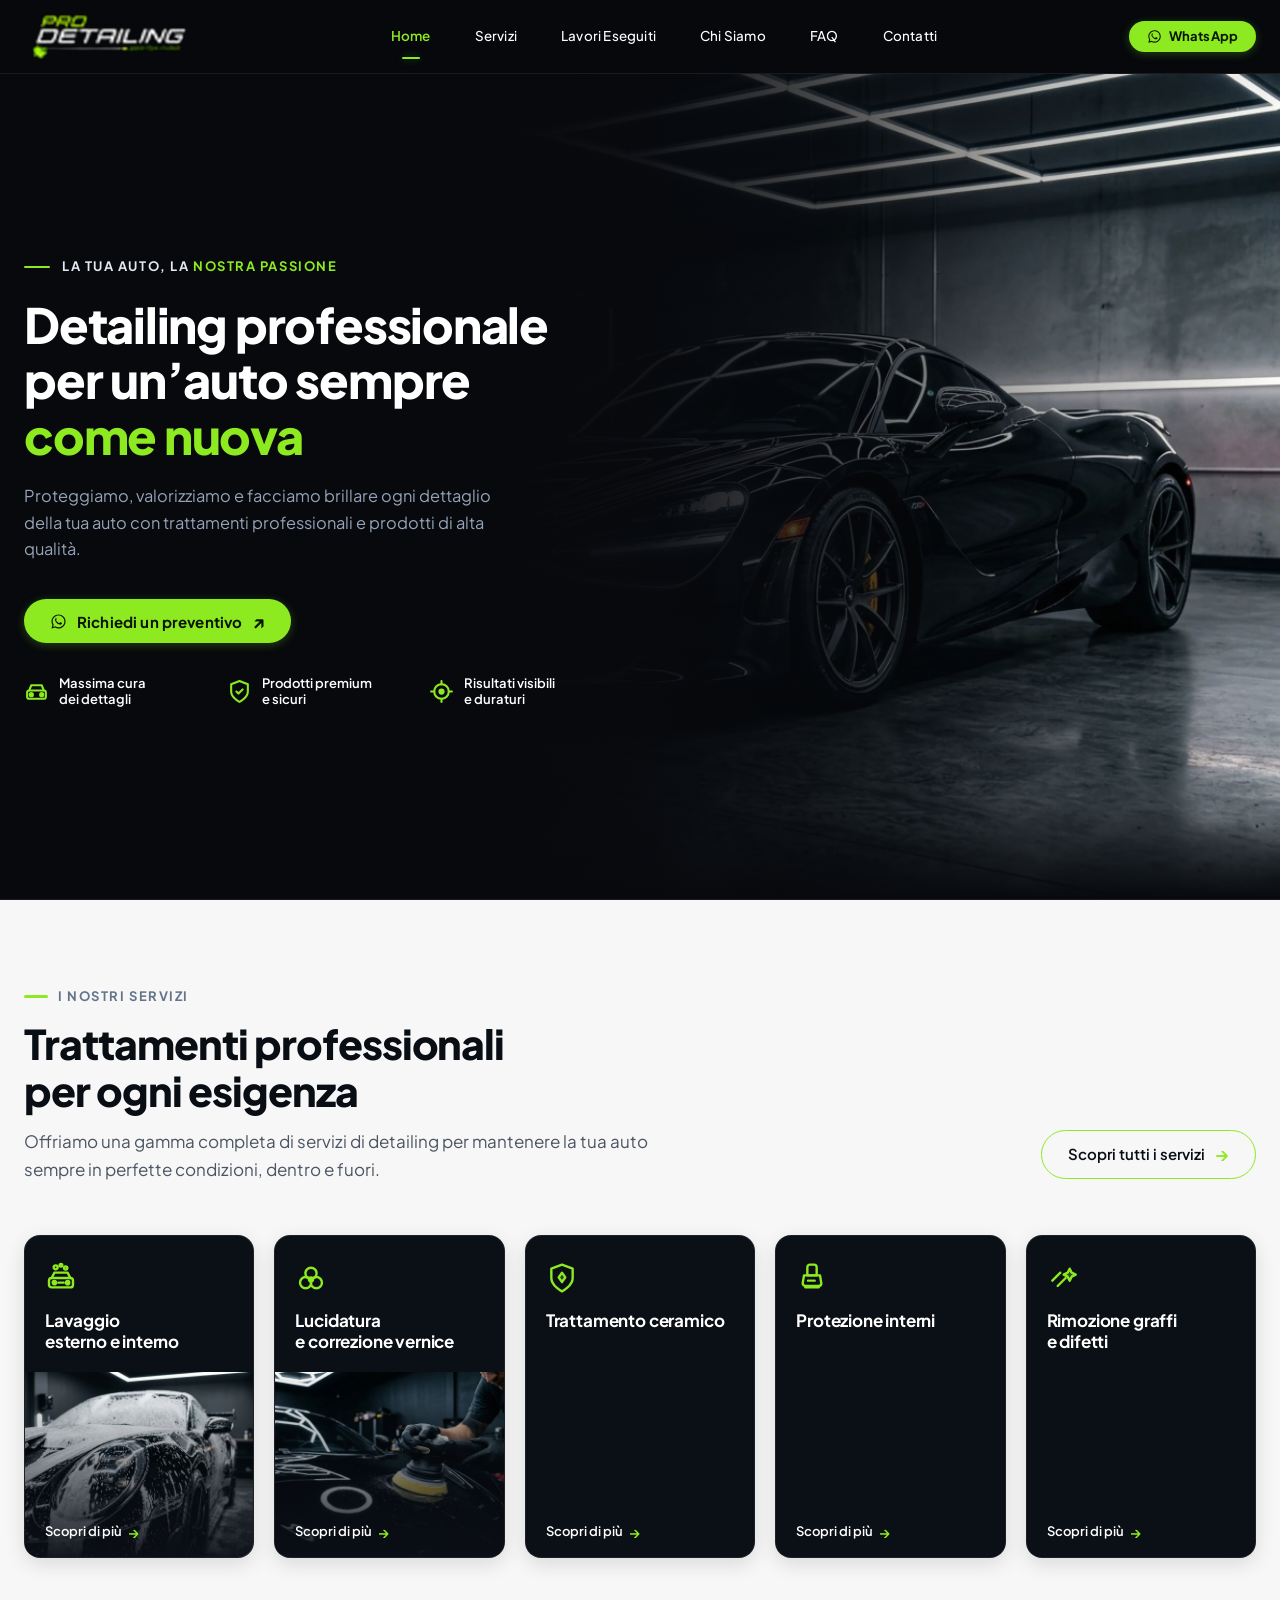
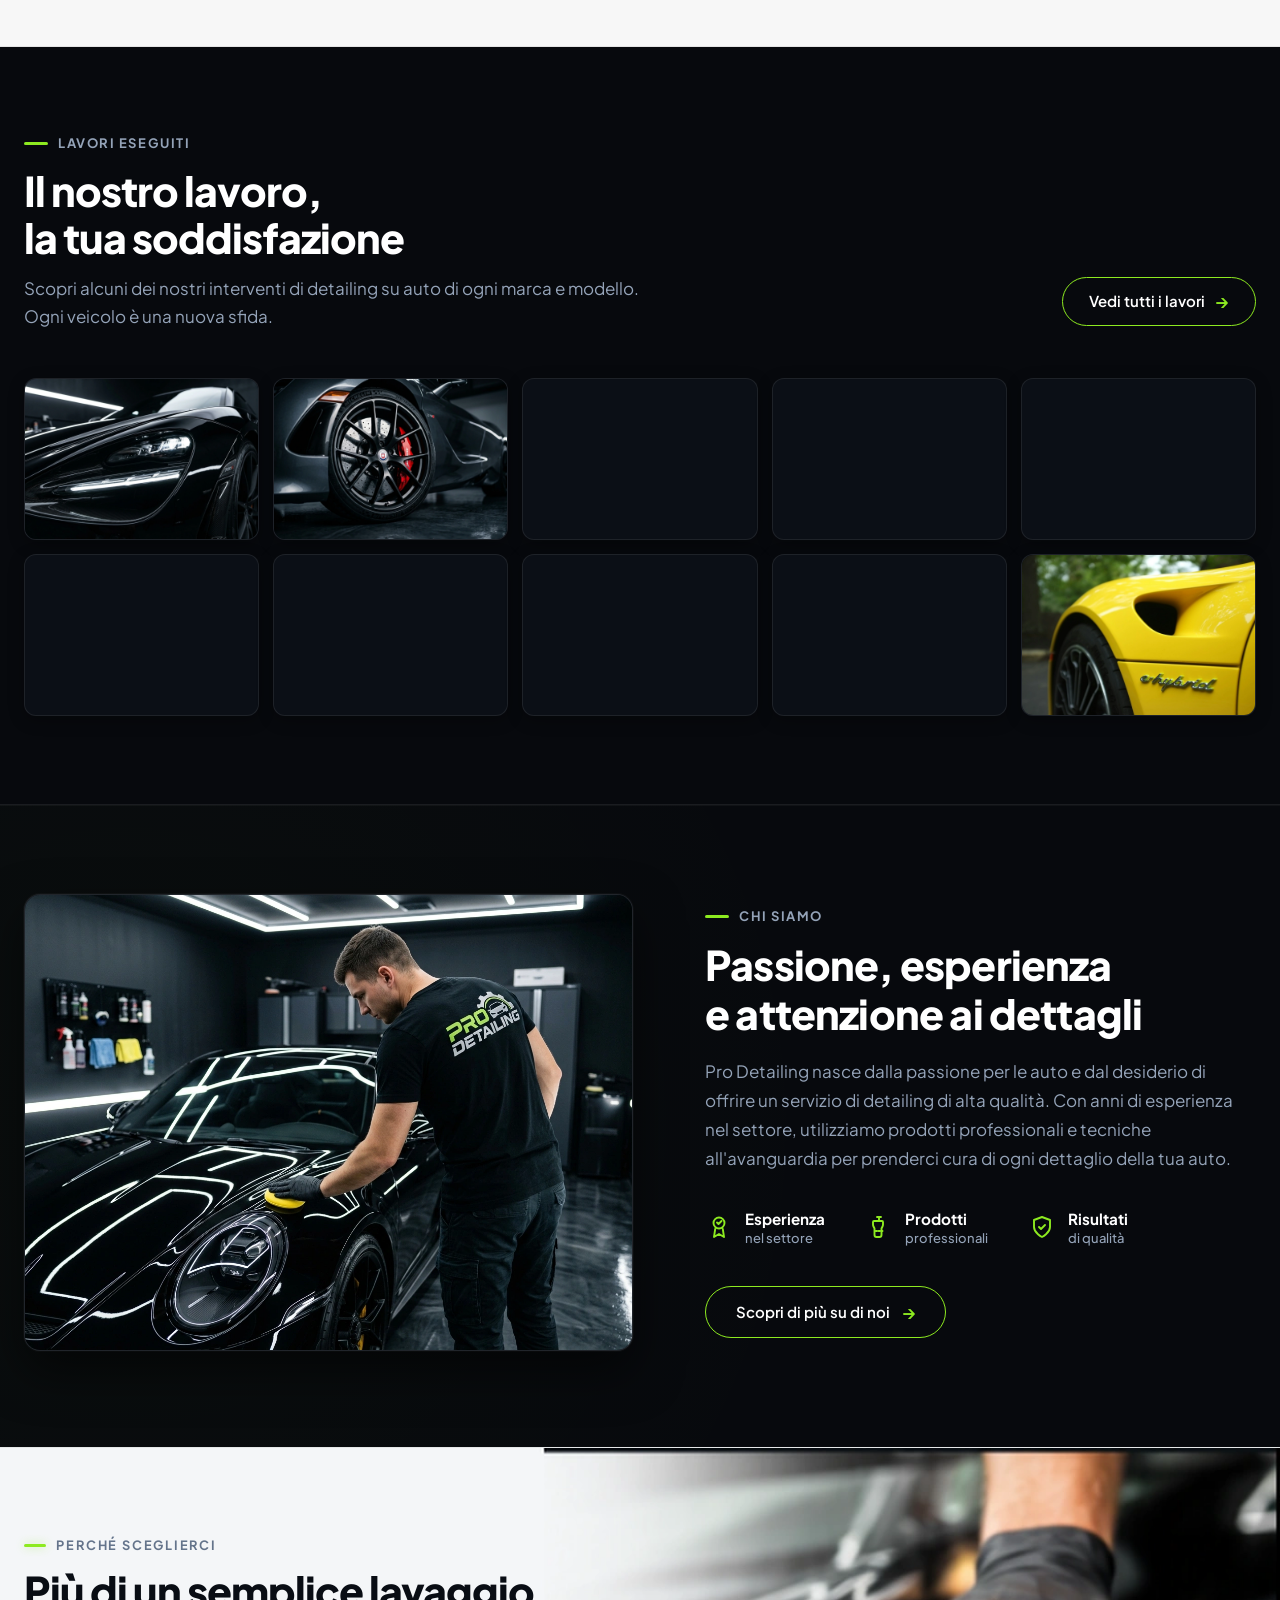
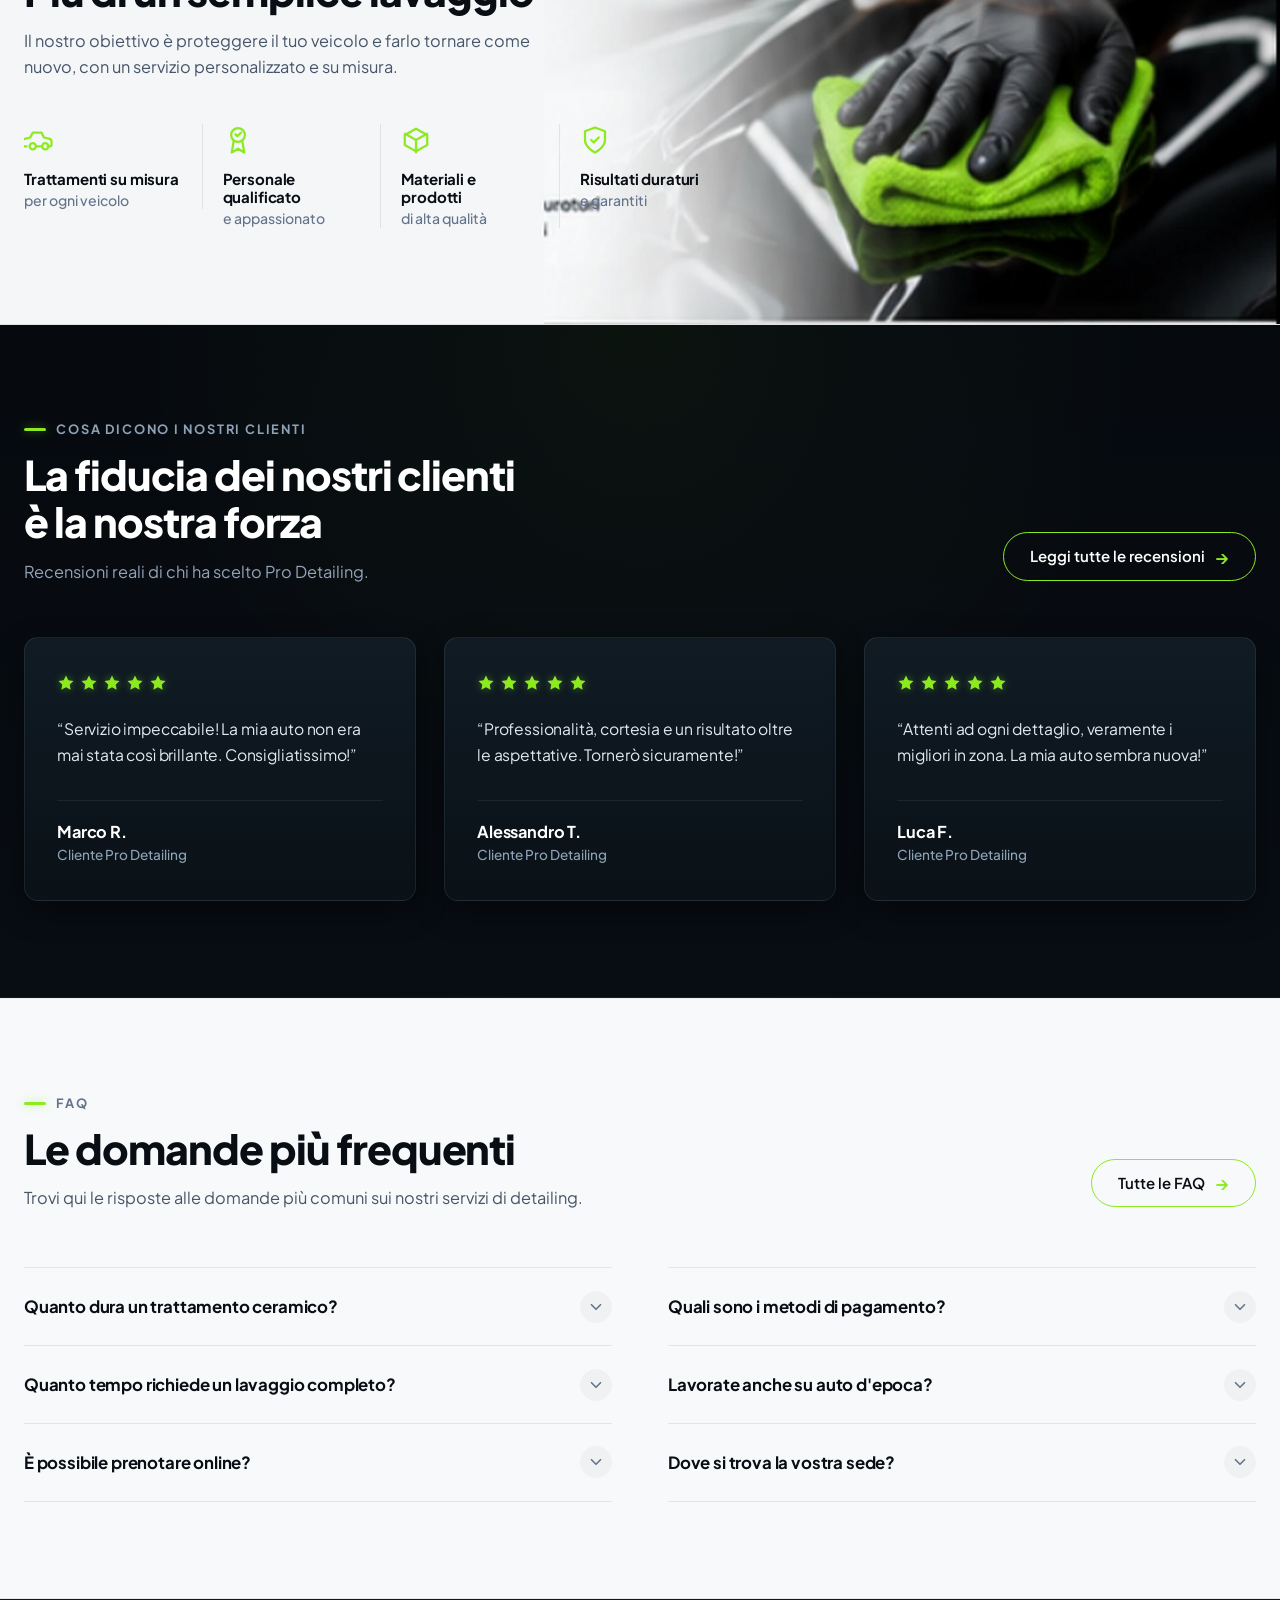
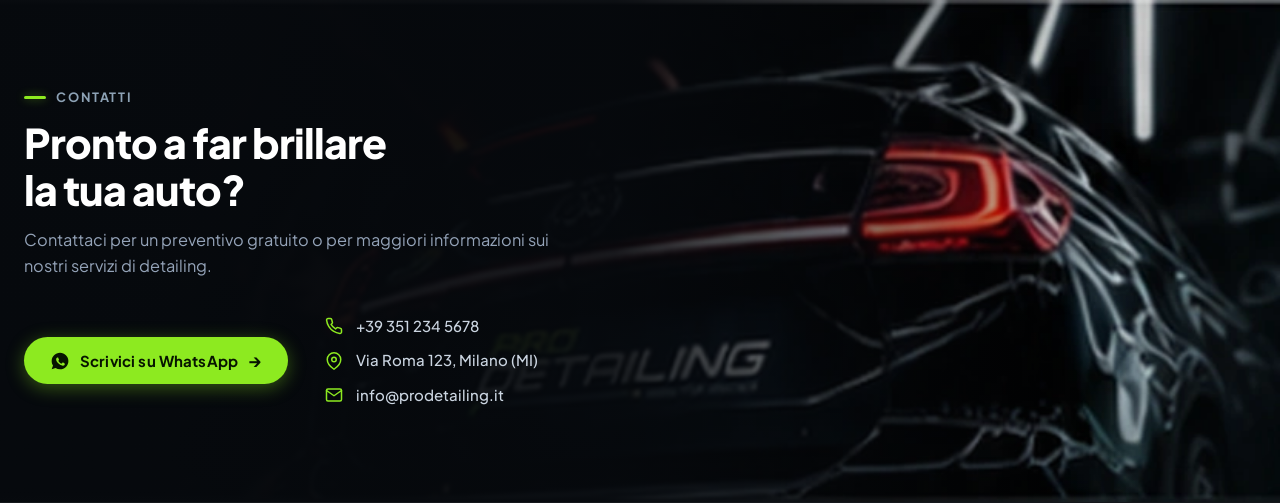
==== commit 15cf7716: "auto-commit" ====
--- a/index.html
+++ b/index.html
@@ -21,8 +21,8 @@
   <link rel="preconnect" href="https://fonts.gstatic.com" crossorigin>
   <link href="https://fonts.googleapis.com/css2?family=Plus+Jakarta+Sans:ital,wght@0,400;0,500;0,600;0,700;0,800;1,800;1,900&display=swap" rel="stylesheet">
 
-  <!-- Foglio di Stile Principale -->
-  <link rel="stylesheet" href="css/style.css">
+  <!-- Foglio di Stile Principale (con cache buster per aggiornamento immediato) -->
+  <link rel="stylesheet" href="css/style.css?v=9.1">
 </head>
 <body>
 
@@ -682,30 +682,666 @@
       </div>
     </section>
 
-    <!-- Sezione Chi Siamo (Ancora: #chi-siamo) -->
-    <section id="chi-siamo" class="section-anchor-placeholder" aria-label="Sezione Chi Siamo">
-      <div class="placeholder-inner">
-        <span class="placeholder-tag">Predisposizione Ancora</span>
-        <h2 class="placeholder-title">Chi Siamo</h2>
-        <p class="placeholder-desc">Destinazione pronta per la presentazione della passione, esperienza e certificazioni.</p>
+    <!-- ======================================================================
+         SEZIONE CHI SIAMO (ETAPA 5 - PASSIONE, ESPERIENZA E ATTENZIONE AI DETTAGLI)
+         Presentazione istituzionale con fotografia professionale e 3 differenziatori
+         ====================================================================== -->
+    <section id="chi-siamo" class="chi-siamo-section" aria-labelledby="chi-siamo-heading">
+      <div class="chi-siamo-container">
+        
+        <!-- Colonna Sinistra: Fotografia del professionista in car detailing -->
+        <div class="chi-siamo-media">
+          <img 
+            src="assets/images/chi-siamo-detailer.webp" 
+            alt="Professionista di Pro Detailing concentrato nella lucidatura e cura meticolosa della carrozzeria auto" 
+            class="chi-siamo-img"
+            loading="eager"
+            decoding="async"
+            width="1200"
+            height="896"
+          >
+        </div>
+
+        <!-- Colonna Destra: Contenuto Istituzionale -->
+        <div class="chi-siamo-content">
+          
+          <!-- Eyebrow con barretta verde-limone -->
+          <div class="chi-siamo-eyebrow">
+            <span class="chi-siamo-eyebrow-bar" aria-hidden="true"></span>
+            <span class="chi-siamo-eyebrow-text">CHI SIAMO</span>
+          </div>
+
+          <!-- Titolo Principale H2 -->
+          <h2 id="chi-siamo-heading" class="chi-siamo-title">
+            Passione, esperienza<br>e attenzione ai dettagli
+          </h2>
+
+          <!-- Paragrafo Istituzionale -->
+          <p class="chi-siamo-description">
+            Pro Detailing nasce dalla passione per le auto e dal desiderio di offrire un servizio di detailing di alta qualità. Con anni di esperienza nel settore, utilizziamo prodotti professionali e tecniche all'avanguardia per prenderci cura di ogni dettaglio della tua auto.
+          </p>
+
+          <!-- I Tre Differenziatori -->
+          <div class="chi-siamo-features" role="list" aria-label="I nostri punti di forza">
+            
+            <!-- Differenziale 1: Esperienza nel settore -->
+            <div class="chi-siamo-feature-item" role="listitem">
+              <div class="chi-siamo-feature-icon" aria-hidden="true">
+                <svg class="feature-icon-svg" width="24" height="24" style="width:24px;height:24px;min-width:24px;max-width:24px;" viewBox="0 0 24 24" fill="none" stroke="currentColor" stroke-width="1.9" stroke-linecap="round" stroke-linejoin="round">
+                  <circle cx="12" cy="8" r="5.5" />
+                  <path d="M8.21 13.89 7 22l5-3 5 3-1.21-8.11" />
+                  <polyline points="10 7.5 11.5 9 14.5 6" />
+                </svg>
+              </div>
+              <div class="chi-siamo-feature-text">
+                <span class="feature-title">Esperienza</span>
+                <span class="feature-sub">nel settore</span>
+              </div>
+            </div>
+
+            <!-- Differenziale 2: Prodotti professionali -->
+            <div class="chi-siamo-feature-item" role="listitem">
+              <div class="chi-siamo-feature-icon" aria-hidden="true">
+                <svg class="feature-icon-svg" width="24" height="24" style="width:24px;height:24px;min-width:24px;max-width:24px;" viewBox="0 0 24 24" fill="none" stroke="currentColor" stroke-width="1.9" stroke-linecap="round" stroke-linejoin="round">
+                  <path d="M10 2h4" />
+                  <path d="M12 2v4" />
+                  <path d="M9 6h6a1 1 0 0 1 1 1v2.5a4.5 4.5 0 0 1-.5 2l-1 2v6.5a2 2 0 0 1-2 2h-3a2 2 0 0 1-2-2V13.5l-1-2a4.5 4.5 0 0 1-.5-2V7a1 1 0 0 1 1-1Z" />
+                  <line x1="8.5" y1="16" x2="15.5" y2="16" stroke-dasharray="1.5 1.5" />
+                </svg>
+              </div>
+              <div class="chi-siamo-feature-text">
+                <span class="feature-title">Prodotti</span>
+                <span class="feature-sub">professionali</span>
+              </div>
+            </div>
+
+            <!-- Differenziale 3: Risultati di qualità -->
+            <div class="chi-siamo-feature-item" role="listitem">
+              <div class="chi-siamo-feature-icon" aria-hidden="true">
+                <svg class="feature-icon-svg" width="24" height="24" style="width:24px;height:24px;min-width:24px;max-width:24px;" viewBox="0 0 24 24" fill="none" stroke="currentColor" stroke-width="1.9" stroke-linecap="round" stroke-linejoin="round">
+                  <path d="M12 22s8-4 8-10V5l-8-3-8 3v7c0 6 8 10 8 10z" />
+                  <polyline points="9 12 11 14 15 10" />
+                </svg>
+              </div>
+              <div class="chi-siamo-feature-text">
+                <span class="feature-title">Risultati</span>
+                <span class="feature-sub">di qualità</span>
+              </div>
+            </div>
+
+          </div>
+
+          <!-- Pulsante Istituzionale Outline Verde -->
+          <div class="chi-siamo-action">
+            <a href="#chi-siamo" class="btn-chi-siamo-outline" aria-label="Scopri di più sulla nostra storia e professionalità">
+              <span>Scopri di più su di noi</span>
+              <span class="btn-arrow" aria-hidden="true">&rarr;</span>
+            </a>
+          </div>
+
+        </div>
+
       </div>
     </section>
 
-    <!-- Sezione FAQ (Ancora: #faq) -->
-    <section id="faq" class="section-anchor-placeholder" aria-label="Sezione FAQ">
-      <div class="placeholder-inner">
-        <span class="placeholder-tag">Predisposizione Ancora</span>
-        <h2 class="placeholder-title">Domande Frequenti (FAQ)</h2>
-        <p class="placeholder-desc">Destinazione pronta per i quesiti più comuni su durata, lavaggio e prenotazioni.</p>
+    <!-- ==========================================================================
+         SEZIONE PERCHÉ SCEGLIERCI (Etapa 6)
+         Fondo chiaro premium, composizione a 2 colonne, foto microfibra e 4 differenziali
+         ========================================================================== -->
+    <section id="perche-sceglierci" class="perche-sceglierci-section" aria-labelledby="perche-sceglierci-title">
+      <div class="perche-container">
+        
+        <!-- Header Istituzionale (Eyebrow + Titolo + Descrizione Mockup) -->
+        <div class="perche-header">
+          <!-- Eyebrow con Indicatore Orizzontale Verde-Limone -->
+          <div class="perche-eyebrow">
+            <span class="perche-eyebrow-bar" aria-hidden="true"></span>
+            <span class="perche-eyebrow-text">PERCHÉ SCEGLIERCI</span>
+          </div>
+
+          <!-- Titolo Principale H2 Esatto del Mockup -->
+          <h2 id="perche-sceglierci-title" class="perche-title">
+            Più di un semplice lavaggio
+          </h2>
+
+          <!-- Descrizione Esatta del Mockup -->
+          <p class="perche-description">
+            Il nostro obiettivo è proteggere il tuo veicolo e farlo tornare come nuovo, con un servizio personalizzato e su misura.
+          </p>
+        </div>
+
+        <!-- Fotografia Mobile (Visibile SOLO su Mobile/Tablet sotto al titolo; su desktop la foto è nel background della sezione) -->
+        <div class="perche-media-mobile">
+          <div class="perche-img-wrapper">
+            <img 
+              src="assets/images/perche-sceglierci-microfibra.webp" 
+              alt="Cura professionale e detailing della carrozzeria con panno in microfibra verde su vernice nera lucida" 
+              class="perche-img" 
+              width="600" 
+              height="450" 
+              loading="lazy" 
+              decoding="async"
+            >
+          </div>
+        </div>
+
+        <!-- 4 Punti di Forza (4 Colonne Orizzontali su Desktop, 2 Colonne su Mobile) -->
+        <div class="perche-features" role="list" aria-label="I quattro punti di forza di Pro Detailing">
+          
+          <!-- Differenziale 1: Trattamenti su misura per ogni veicolo -->
+          <div class="perche-feature-item" role="listitem">
+            <div class="perche-feature-icon" aria-hidden="true">
+              <svg class="feature-svg" width="30" height="30" viewBox="0 0 24 24" fill="none" stroke="currentColor" stroke-width="1.8" stroke-linecap="round" stroke-linejoin="round">
+                <path d="M19 17h2c.6 0 1-.4 1-1v-3c0-.9-.7-1.7-1.5-1.9C18.7 10.6 16 10 16 10l-2-4H7L5 10s-2.7.6-4.5 1.1C-.3 11.3-1 12.1-1 13v3c0 .6.4 1 1 1h2" />
+                <circle cx="7" cy="17" r="2.5" />
+                <circle cx="17" cy="17" r="2.5" />
+                <path d="M9.5 17h5" />
+              </svg>
+            </div>
+            <div class="perche-feature-text">
+              <span class="feature-main">Trattamenti su misura</span>
+              <span class="feature-sub">per ogni veicolo</span>
+            </div>
+          </div>
+
+          <!-- Differenziale 2: Personale qualificato e appassionato -->
+          <div class="perche-feature-item" role="listitem">
+            <div class="perche-feature-icon" aria-hidden="true">
+              <svg class="feature-svg" width="30" height="30" viewBox="0 0 24 24" fill="none" stroke="currentColor" stroke-width="1.8" stroke-linecap="round" stroke-linejoin="round">
+                <circle cx="12" cy="8" r="5.5" />
+                <path d="M15.477 12.89 17 22l-5-3-5 3 1.523-9.11" />
+                <polyline points="10 7.5 11.5 9 14.5 6" />
+              </svg>
+            </div>
+            <div class="perche-feature-text">
+              <span class="feature-main">Personale qualificato</span>
+              <span class="feature-sub">e appassionato</span>
+            </div>
+          </div>
+
+          <!-- Differenziale 3: Materiali e prodotti di alta qualità -->
+          <div class="perche-feature-item" role="listitem">
+            <div class="perche-feature-icon" aria-hidden="true">
+              <svg class="feature-svg" width="30" height="30" viewBox="0 0 24 24" fill="none" stroke="currentColor" stroke-width="1.8" stroke-linecap="round" stroke-linejoin="round">
+                <path d="m21 16-9 5-9-5V8l9-5 9 5v8z" />
+                <path d="M3.27 6.96 12 12.01l8.73-5.05" />
+                <path d="M12 22.08V12" />
+              </svg>
+            </div>
+            <div class="perche-feature-text">
+              <span class="feature-main">Materiali e prodotti</span>
+              <span class="feature-sub">di alta qualità</span>
+            </div>
+          </div>
+
+          <!-- Differenziale 4: Risultati duraturi e garantiti -->
+          <div class="perche-feature-item" role="listitem">
+            <div class="perche-feature-icon" aria-hidden="true">
+              <svg class="feature-svg" width="30" height="30" viewBox="0 0 24 24" fill="none" stroke="currentColor" stroke-width="1.8" stroke-linecap="round" stroke-linejoin="round">
+                <path d="M12 22s8-4 8-10V5l-8-3-8 3v7c0 6 8 10 8 10z" />
+                <path d="m9 12 2 2 4-4" />
+              </svg>
+            </div>
+            <div class="perche-feature-text">
+              <span class="feature-main">Risultati duraturi</span>
+              <span class="feature-sub">e garantiti</span>
+            </div>
+          </div>
+
+        </div>
+
       </div>
     </section>
 
-    <!-- Sezione Contatti (Ancora: #contatti) -->
-    <section id="contatti" class="section-anchor-placeholder" aria-label="Sezione Contatti">
-      <div class="placeholder-inner">
-        <span class="placeholder-tag">Predisposizione Ancora</span>
-        <h2 class="placeholder-title">Contatti & Preventivi</h2>
-        <p class="placeholder-desc">Destinazione pronta per il form contatti, recapiti diretti e mappa di sede.</p>
+    <!-- =========================================================================
+         ETAPA 7: SEZIONE RECENSIONI (COSA DICONO I NOSTRI CLIENTI)
+         Riproduzione fedele del mockup: sfondo scuro satinato, eyebrow con barra verde,
+         titolo su due righe, pulsante 'Leggi tutte le recensioni' a destra e
+         griglia a 3 card con stelle verde-limone ad alta definizione.
+         ========================================================================= -->
+    <section id="recensioni" class="recensioni-section" aria-labelledby="recensioni-title">
+      <div class="recensioni-container">
+        
+        <!-- Header della Sezione (Eyebrow, Titolo e Sottotitolo a Sinistra + Bottone Azione a Destra) -->
+        <div class="recensioni-header">
+          <div class="recensioni-header-left">
+            <!-- Eyebrow con Barra Orizzontale Verde-Limone -->
+            <div class="recensioni-eyebrow">
+              <span class="recensioni-eyebrow-bar" aria-hidden="true"></span>
+              <span class="recensioni-eyebrow-text">COSA DICONO I NOSTRI CLIENTI</span>
+            </div>
+
+            <!-- Titolo Principale su Due Righe (Esatto del Mockup) -->
+            <h2 id="recensioni-title" class="recensioni-title">
+              La fiducia dei nostri clienti<br>
+              <span class="recensioni-title-sub">è la nostra forza</span>
+            </h2>
+
+            <!-- Descrizione Introduttiva (Esatta del Mockup) -->
+            <p class="recensioni-description">
+              Recensioni reali di chi ha scelto Pro Detailing.
+            </p>
+          </div>
+
+          <!-- Pulsante di Azione a Destra: Leggi tutte le recensioni -->
+          <div class="recensioni-header-right">
+            <a href="#contatti" class="btn-recensioni-outline" aria-label="Leggi tutte le recensioni dei nostri clienti">
+              <span>Leggi tutte le recensioni</span>
+              <span class="btn-arrow" aria-hidden="true">&rarr;</span>
+            </a>
+          </div>
+        </div>
+
+        <!-- =====================================================================
+             GRIGLIA RECENSIONI CLIENTI (3 Colonne Desktop / 2 Colonne Tablet / 1 Colonna Mobile)
+             NOTA DI CONFORMITÀ & PREDISPOSIZIONE DATI VERIFICATI:
+             I testi sottostanti riproducono fedelmente le card dimostrative del mockup originale.
+             Questa struttura è completamente predisposta per ospitare feed di recensioni reali
+             e verificate (es. Google Places API, Trustpilot o recensioni autenticate) non appena
+             disponibili, senza alterare il layout grafico né le classi CSS.
+             ===================================================================== -->
+        <div class="recensioni-grid" role="list" aria-label="Valutazioni ed esperienze dei clienti">
+          
+          <!-- Card 1: Marco R. -->
+          <article class="recensione-card" role="listitem">
+            <!-- Valutazione a 5 Stelle Verde-Limone -->
+            <div class="recensione-stars" role="img" aria-label="Valutazione: 5 stelle su 5">
+              <svg class="star-icon" width="18" height="18" viewBox="0 0 24 24" fill="currentColor" aria-hidden="true">
+                <polygon points="12 2 15.09 8.26 22 9.27 17 14.14 18.18 21.02 12 17.77 5.82 21.02 7 14.14 2 9.27 8.91 8.26 12 2"/>
+              </svg>
+              <svg class="star-icon" width="18" height="18" viewBox="0 0 24 24" fill="currentColor" aria-hidden="true">
+                <polygon points="12 2 15.09 8.26 22 9.27 17 14.14 18.18 21.02 12 17.77 5.82 21.02 7 14.14 2 9.27 8.91 8.26 12 2"/>
+              </svg>
+              <svg class="star-icon" width="18" height="18" viewBox="0 0 24 24" fill="currentColor" aria-hidden="true">
+                <polygon points="12 2 15.09 8.26 22 9.27 17 14.14 18.18 21.02 12 17.77 5.82 21.02 7 14.14 2 9.27 8.91 8.26 12 2"/>
+              </svg>
+              <svg class="star-icon" width="18" height="18" viewBox="0 0 24 24" fill="currentColor" aria-hidden="true">
+                <polygon points="12 2 15.09 8.26 22 9.27 17 14.14 18.18 21.02 12 17.77 5.82 21.02 7 14.14 2 9.27 8.91 8.26 12 2"/>
+              </svg>
+              <svg class="star-icon" width="18" height="18" viewBox="0 0 24 24" fill="currentColor" aria-hidden="true">
+                <polygon points="12 2 15.09 8.26 22 9.27 17 14.14 18.18 21.02 12 17.77 5.82 21.02 7 14.14 2 9.27 8.91 8.26 12 2"/>
+              </svg>
+            </div>
+            
+            <blockquote class="recensione-quote">
+              <p class="recensione-text">&ldquo;Servizio impeccabile! La mia auto non era mai stata cos&igrave; brillante. Consigliatissimo!&rdquo;</p>
+            </blockquote>
+
+            <footer class="recensione-footer">
+              <cite class="recensione-author">Marco R.</cite>
+              <span class="recensione-role">Cliente Pro Detailing</span>
+            </footer>
+          </article>
+
+          <!-- Card 2: Alessandro T. -->
+          <article class="recensione-card" role="listitem">
+            <!-- Valutazione a 5 Stelle Verde-Limone -->
+            <div class="recensione-stars" role="img" aria-label="Valutazione: 5 stelle su 5">
+              <svg class="star-icon" width="18" height="18" viewBox="0 0 24 24" fill="currentColor" aria-hidden="true">
+                <polygon points="12 2 15.09 8.26 22 9.27 17 14.14 18.18 21.02 12 17.77 5.82 21.02 7 14.14 2 9.27 8.91 8.26 12 2"/>
+              </svg>
+              <svg class="star-icon" width="18" height="18" viewBox="0 0 24 24" fill="currentColor" aria-hidden="true">
+                <polygon points="12 2 15.09 8.26 22 9.27 17 14.14 18.18 21.02 12 17.77 5.82 21.02 7 14.14 2 9.27 8.91 8.26 12 2"/>
+              </svg>
+              <svg class="star-icon" width="18" height="18" viewBox="0 0 24 24" fill="currentColor" aria-hidden="true">
+                <polygon points="12 2 15.09 8.26 22 9.27 17 14.14 18.18 21.02 12 17.77 5.82 21.02 7 14.14 2 9.27 8.91 8.26 12 2"/>
+              </svg>
+              <svg class="star-icon" width="18" height="18" viewBox="0 0 24 24" fill="currentColor" aria-hidden="true">
+                <polygon points="12 2 15.09 8.26 22 9.27 17 14.14 18.18 21.02 12 17.77 5.82 21.02 7 14.14 2 9.27 8.91 8.26 12 2"/>
+              </svg>
+              <svg class="star-icon" width="18" height="18" viewBox="0 0 24 24" fill="currentColor" aria-hidden="true">
+                <polygon points="12 2 15.09 8.26 22 9.27 17 14.14 18.18 21.02 12 17.77 5.82 21.02 7 14.14 2 9.27 8.91 8.26 12 2"/>
+              </svg>
+            </div>
+            
+            <blockquote class="recensione-quote">
+              <p class="recensione-text">&ldquo;Professionalit&agrave;, cortesia e un risultato oltre le aspettative. Torner&ograve; sicuramente!&rdquo;</p>
+            </blockquote>
+
+            <footer class="recensione-footer">
+              <cite class="recensione-author">Alessandro T.</cite>
+              <span class="recensione-role">Cliente Pro Detailing</span>
+            </footer>
+          </article>
+
+          <!-- Card 3: Luca F. -->
+          <article class="recensione-card" role="listitem">
+            <!-- Valutazione a 5 Stelle Verde-Limone -->
+            <div class="recensione-stars" role="img" aria-label="Valutazione: 5 stelle su 5">
+              <svg class="star-icon" width="18" height="18" viewBox="0 0 24 24" fill="currentColor" aria-hidden="true">
+                <polygon points="12 2 15.09 8.26 22 9.27 17 14.14 18.18 21.02 12 17.77 5.82 21.02 7 14.14 2 9.27 8.91 8.26 12 2"/>
+              </svg>
+              <svg class="star-icon" width="18" height="18" viewBox="0 0 24 24" fill="currentColor" aria-hidden="true">
+                <polygon points="12 2 15.09 8.26 22 9.27 17 14.14 18.18 21.02 12 17.77 5.82 21.02 7 14.14 2 9.27 8.91 8.26 12 2"/>
+              </svg>
+              <svg class="star-icon" width="18" height="18" viewBox="0 0 24 24" fill="currentColor" aria-hidden="true">
+                <polygon points="12 2 15.09 8.26 22 9.27 17 14.14 18.18 21.02 12 17.77 5.82 21.02 7 14.14 2 9.27 8.91 8.26 12 2"/>
+              </svg>
+              <svg class="star-icon" width="18" height="18" viewBox="0 0 24 24" fill="currentColor" aria-hidden="true">
+                <polygon points="12 2 15.09 8.26 22 9.27 17 14.14 18.18 21.02 12 17.77 5.82 21.02 7 14.14 2 9.27 8.91 8.26 12 2"/>
+              </svg>
+              <svg class="star-icon" width="18" height="18" viewBox="0 0 24 24" fill="currentColor" aria-hidden="true">
+                <polygon points="12 2 15.09 8.26 22 9.27 17 14.14 18.18 21.02 12 17.77 5.82 21.02 7 14.14 2 9.27 8.91 8.26 12 2"/>
+              </svg>
+            </div>
+            
+            <blockquote class="recensione-quote">
+              <p class="recensione-text">&ldquo;Attenti ad ogni dettaglio, veramente i migliori in zona. La mia auto sembra nuova!&rdquo;</p>
+            </blockquote>
+
+            <footer class="recensione-footer">
+              <cite class="recensione-author">Luca F.</cite>
+              <span class="recensione-role">Cliente Pro Detailing</span>
+            </footer>
+          </article>
+
+        </div>
+
+      </div>
+    </section>
+
+<!-- =========================================================================
+         ETAPA 8: SEZIONE FAQ (DOMANDE FREQUENTI)
+         Riproduzione fedele del mockup: sfondo chiaro, eyebrow con barra verde,
+         titolo 'Le domande più frequenti', descrizione, pulsante 'Tutte le FAQ'
+         e griglia a 2 colonne di quesiti interattivi con accordion accessibile.
+         ========================================================================= -->
+    <section id="faq" class="faq-section" aria-labelledby="faq-title">
+      <div class="faq-container">
+        
+        <!-- Header della Sezione (Eyebrow, Titolo e Sottotitolo a Sinistra + Bottone Azione a Destra) -->
+        <div class="faq-header">
+          <div class="faq-header-left">
+            <!-- Eyebrow con Barra Orizzontale Verde-Limone -->
+            <div class="faq-eyebrow">
+              <span class="faq-eyebrow-bar" aria-hidden="true"></span>
+              <span class="faq-eyebrow-text">FAQ</span>
+            </div>
+
+            <!-- Titolo Principale Esatto del Mockup -->
+            <h2 id="faq-title" class="faq-title">
+              Le domande più frequenti
+            </h2>
+
+            <!-- Descrizione Introduttiva Esatta del Mockup -->
+            <p class="faq-description">
+              Trovi qui le risposte alle domande più comuni sui nostri servizi di detailing.
+            </p>
+          </div>
+
+          <!-- Pulsante di Azione a Destra: Tutte le FAQ -->
+          <div class="faq-header-right">
+            <a href="#contatti" class="btn-faq-outline" aria-label="Visualizza tutte le domande frequenti o richiedi supporto">
+              <span>Tutte le FAQ</span>
+              <span class="btn-arrow" aria-hidden="true">&rarr;</span>
+            </a>
+          </div>
+        </div>
+
+        <!-- =====================================================================
+             GRIGLIA FAQ A 2 COLONNE (ACCORDION INTERATTIVO E ACCESSIBILE)
+             6 Domande esatte del Mockup originale, conformi a WAI-ARIA
+             ===================================================================== -->
+        <div class="faq-grid">
+          
+          <!-- COLONNA SINISTRA (Q1, Q2, Q3) -->
+          <div class="faq-col">
+            
+            <!-- Domanda 1 -->
+            <div class="faq-item">
+              <button 
+                type="button" 
+                class="faq-trigger" 
+                aria-expanded="false" 
+                aria-controls="faq-ans-1" 
+                id="faq-btn-1"
+              >
+                <span class="faq-question">Quanto dura un trattamento ceramico?</span>
+                <span class="faq-icon" aria-hidden="true">
+                  <svg class="faq-icon-svg" width="18" height="18" viewBox="0 0 24 24" fill="none" stroke="currentColor" stroke-width="2.2" stroke-linecap="round" stroke-linejoin="round">
+                    <polyline points="6 9 12 15 18 9"></polyline>
+                  </svg>
+                </span>
+              </button>
+              <div id="faq-ans-1" class="faq-panel" role="region" aria-labelledby="faq-btn-1">
+                <div class="faq-panel-inner">
+                  <p class="faq-answer">
+                    La durata dipende dal tipo di trattamento ceramico scelto e dalla cura successiva del veicolo: varia generalmente da 12 mesi fino a diversi anni con prodotti professionali e corretta manutenzione periodica.
+                  </p>
+                </div>
+              </div>
+            </div>
+
+            <!-- Domanda 2 -->
+            <div class="faq-item">
+              <button 
+                type="button" 
+                class="faq-trigger" 
+                aria-expanded="false" 
+                aria-controls="faq-ans-2" 
+                id="faq-btn-2"
+              >
+                <span class="faq-question">Quanto tempo richiede un lavaggio completo?</span>
+                <span class="faq-icon" aria-hidden="true">
+                  <svg class="faq-icon-svg" width="18" height="18" viewBox="0 0 24 24" fill="none" stroke="currentColor" stroke-width="2.2" stroke-linecap="round" stroke-linejoin="round">
+                    <polyline points="6 9 12 15 18 9"></polyline>
+                  </svg>
+                </span>
+              </button>
+              <div id="faq-ans-2" class="faq-panel" role="region" aria-labelledby="faq-btn-2">
+                <div class="faq-panel-inner">
+                  <p class="faq-answer">
+                    I tempi dipendono dalle dimensioni e dallo stato iniziale della vettura. Un lavaggio detailing completo esterno e interno richiede solitamente da 2 a 4 ore di lavorazione meticolosa.
+                  </p>
+                </div>
+              </div>
+            </div>
+
+            <!-- Domanda 3 -->
+            <div class="faq-item">
+              <button 
+                type="button" 
+                class="faq-trigger" 
+                aria-expanded="false" 
+                aria-controls="faq-ans-3" 
+                id="faq-btn-3"
+              >
+                <span class="faq-question">&Egrave; possibile prenotare online?</span>
+                <span class="faq-icon" aria-hidden="true">
+                  <svg class="faq-icon-svg" width="18" height="18" viewBox="0 0 24 24" fill="none" stroke="currentColor" stroke-width="2.2" stroke-linecap="round" stroke-linejoin="round">
+                    <polyline points="6 9 12 15 18 9"></polyline>
+                  </svg>
+                </span>
+              </button>
+              <div id="faq-ans-3" class="faq-panel" role="region" aria-labelledby="faq-btn-3">
+                <div class="faq-panel-inner">
+                  <p class="faq-answer">
+                    S&igrave;, puoi richiedere comodamente un appuntamento tramite il nostro canale diretto WhatsApp o compilando il modulo contatti sul sito. Ti risponderemo prontamente per concordare data e orario.
+                  </p>
+                </div>
+              </div>
+            </div>
+
+          </div>
+
+          <!-- COLONNA DESTRA (Q4, Q5, Q6) -->
+          <div class="faq-col">
+            
+            <!-- Domanda 4 -->
+            <div class="faq-item">
+              <button 
+                type="button" 
+                class="faq-trigger" 
+                aria-expanded="false" 
+                aria-controls="faq-ans-4" 
+                id="faq-btn-4"
+              >
+                <span class="faq-question">Quali sono i metodi di pagamento?</span>
+                <span class="faq-icon" aria-hidden="true">
+                  <svg class="faq-icon-svg" width="18" height="18" viewBox="0 0 24 24" fill="none" stroke="currentColor" stroke-width="2.2" stroke-linecap="round" stroke-linejoin="round">
+                    <polyline points="6 9 12 15 18 9"></polyline>
+                  </svg>
+                </span>
+              </button>
+              <div id="faq-ans-4" class="faq-panel" role="region" aria-labelledby="faq-btn-4">
+                <div class="faq-panel-inner">
+                  <p class="faq-answer">
+                    Accettiamo pagamenti tramite le principali carte di credito e debito (Visa, Mastercard, Maestro), bonifico bancario anticipato e contanti entro i limiti previsti dalla legge italiana.
+                  </p>
+                </div>
+              </div>
+            </div>
+
+            <!-- Domanda 5 -->
+            <div class="faq-item">
+              <button 
+                type="button" 
+                class="faq-trigger" 
+                aria-expanded="false" 
+                aria-controls="faq-ans-5" 
+                id="faq-btn-5"
+              >
+                <span class="faq-question">Lavorate anche su auto d'epoca?</span>
+                <span class="faq-icon" aria-hidden="true">
+                  <svg class="faq-icon-svg" width="18" height="18" viewBox="0 0 24 24" fill="none" stroke="currentColor" stroke-width="2.2" stroke-linecap="round" stroke-linejoin="round">
+                    <polyline points="6 9 12 15 18 9"></polyline>
+                  </svg>
+                </span>
+              </button>
+              <div id="faq-ans-5" class="faq-panel" role="region" aria-labelledby="faq-btn-5">
+                <div class="faq-panel-inner">
+                  <p class="faq-answer">
+                    Certamente. Trattiamo auto storiche e d'epoca con protocolli conservativi dedicati, impiegando prodotti a pH bilanciato e tecniche specifiche per preservare l'originalit&agrave; di vernici e finiture delicate.
+                  </p>
+                </div>
+              </div>
+            </div>
+
+            <!-- Domanda 6 -->
+            <div class="faq-item">
+              <button 
+                type="button" 
+                class="faq-trigger" 
+                aria-expanded="false" 
+                aria-controls="faq-ans-6" 
+                id="faq-btn-6"
+              >
+                <span class="faq-question">Dove si trova la vostra sede?</span>
+                <span class="faq-icon" aria-hidden="true">
+                  <svg class="faq-icon-svg" width="18" height="18" viewBox="0 0 24 24" fill="none" stroke="currentColor" stroke-width="2.2" stroke-linecap="round" stroke-linejoin="round">
+                    <polyline points="6 9 12 15 18 9"></polyline>
+                  </svg>
+                </span>
+              </button>
+              <div id="faq-ans-6" class="faq-panel" role="region" aria-labelledby="faq-btn-6">
+                <div class="faq-panel-inner">
+                  <p class="faq-answer">
+                    Il nostro studio di detailing &egrave; situato a Milano (MI) in Via Roma 123. Riceviamo esclusivamente su appuntamento per dedicare il 100% dell'attenzione ad un solo veicolo alla volta.
+                  </p>
+                </div>
+              </div>
+            </div>
+
+          </div>
+
+        </div>
+
+      </div>
+    </section>
+
+<!-- =========================================================================
+         ETAPA 9: SEZIONE CONTATTI (CONTATTO & PREVENTIVI)
+         Riproduzione fedele del mockup: sfondo esteso con carrozzeria e fanali
+         posteriori a LED in background a destra, testi e canali diretti a sinistra.
+         ========================================================================= -->
+    <section id="contatti" class="contatti-section" aria-labelledby="contatti-title">
+      <div class="contatti-container">
+        
+        <!-- Contenuto Istituzionale & Canali di Contatto (Sinistra) -->
+        <div class="contatti-content">
+          
+          <!-- Eyebrow con Barra Orizzontale Verde-Limone -->
+          <div class="contatti-eyebrow">
+            <span class="contatti-eyebrow-bar" aria-hidden="true"></span>
+            <span class="contatti-eyebrow-text">CONTATTI</span>
+          </div>
+
+          <!-- Titolo Principale Esatto del Mockup -->
+          <h2 id="contatti-title" class="contatti-title">
+            Pronto a far brillare<br>
+            <span class="contatti-title-sub">la tua auto?</span>
+          </h2>
+
+          <!-- Descrizione Introduttiva Esatta del Mockup -->
+          <p class="contatti-description">
+            Contattaci per un preventivo gratuito o per maggiori informazioni sui nostri servizi di detailing.
+          </p>
+
+          <!-- Blocco Canali di Contatto: Bottone WhatsApp + Recapiti Diretti -->
+          <div class="contatti-action-cluster">
+            
+            <!-- Bottone Primario WhatsApp (Mockup: Scrivici su WhatsApp ->) -->
+            <a 
+              href="https://wa.me/390000000000?text=Buongiorno%20Pro%20Detailing%2C%20vorrei%20richiedere%20informazioni%20e%20un%20preventivo%20per%20la%20mia%20auto." 
+              class="btn-whatsapp contatti-whatsapp-btn" 
+              aria-label="Contattaci direttamente su WhatsApp per informazioni e preventivi"
+              target="_blank"
+              rel="noopener noreferrer"
+            >
+              <svg class="whatsapp-icon" width="20" height="20" viewBox="0 0 24 24" fill="currentColor" aria-hidden="true">
+                <path d="M12.031 2C6.495 2 2 6.495 2 12.031c0 1.956.562 3.869 1.631 5.518L2 22l4.613-1.602a9.98 9.98 0 0 0 5.418 1.564h.005c5.534 0 10.029-4.495 10.029-10.031C22.065 6.495 17.57 2 12.031 2zm5.877 14.195c-.244.688-1.42 1.32-1.956 1.378-.49.052-1.12.074-3.238-.804-2.548-1.056-4.184-3.66-4.312-3.83-.127-.17-1.03-1.372-1.03-2.617 0-1.244.653-1.855.885-2.108.232-.253.507-.317.676-.317.17 0 .338.002.486.01.159.008.37-.061.579.442.212.507.72 1.758.784 1.885.063.127.106.275.021.444-.085.17-.127.275-.254.423-.127.148-.267.33-.38.444-.127.127-.26.265-.112.518.148.254.657 1.082 1.41 1.752.969.865 1.785 1.134 2.039 1.261.254.127.402.106.55-.064.149-.169.635-.74.805-.994.169-.254.338-.212.571-.127.233.085 1.482.698 1.736.825.254.127.423.19.486.3.064.106.064.613-.18 1.301z"/>
+              </svg>
+              <span>Scrivici su WhatsApp</span>
+              <span class="btn-arrow" aria-hidden="true">&rarr;</span>
+            </a>
+
+            <!-- Lista Recapiti Diretti (Telefono, Sede, Email) -->
+            <ul class="contatti-direct-list" aria-label="Recapiti diretti Pro Detailing">
+              
+              <!-- Telefono (Esatto del Mockup: +39 351 234 5678) -->
+              <li class="contatti-direct-item">
+                <span class="contatti-direct-icon" aria-hidden="true">
+                  <svg width="18" height="18" viewBox="0 0 24 24" fill="none" stroke="currentColor" stroke-width="2" stroke-linecap="round" stroke-linejoin="round">
+                    <path d="M22 16.92v3a2 2 0 0 1-2.18 2 19.79 19.79 0 0 1-8.63-3.07 19.5 19.5 0 0 1-6-6 19.79 19.79 0 0 1-3.07-8.67A2 2 0 0 1 4.11 2h3a2 2 0 0 1 2 1.72 12.84 12.84 0 0 0 .7 2.81 2 2 0 0 1-.45 2.11L8.09 9.91a16 16 0 0 0 6 6l1.27-1.27a2 2 0 0 1 2.11-.45 12.84 12.84 0 0 0 2.81.7A2 2 0 0 1 22 16.92z"></path>
+                  </svg>
+                </span>
+                <a href="tel:+393512345678" class="contatti-direct-link" aria-label="Chiama il numero telefonico +39 351 234 5678">
+                  +39 351 234 5678
+                </a>
+              </li>
+
+              <!-- Sede Operativa -->
+              <li class="contatti-direct-item">
+                <span class="contatti-direct-icon" aria-hidden="true">
+                  <svg width="18" height="18" viewBox="0 0 24 24" fill="none" stroke="currentColor" stroke-width="2" stroke-linecap="round" stroke-linejoin="round">
+                    <path d="M21 10c0 7-9 13-9 13s-9-6-9-13a9 9 0 0 1 18 0z"></path>
+                    <circle cx="12" cy="10" r="3"></circle>
+                  </svg>
+                </span>
+                <span class="contatti-direct-text">
+                  Via Roma 123, Milano (MI)
+                </span>
+              </li>
+
+              <!-- Email Ufficiale -->
+              <li class="contatti-direct-item">
+                <span class="contatti-direct-icon" aria-hidden="true">
+                  <svg width="18" height="18" viewBox="0 0 24 24" fill="none" stroke="currentColor" stroke-width="2" stroke-linecap="round" stroke-linejoin="round">
+                    <path d="M4 4h16c1.1 0 2 .9 2 2v12c0 1.1-.9 2-2 2H4c-1.1 0-2-.9-2-2V6c0-1.1.9-2 2-2z"></path>
+                    <polyline points="22,6 12,13 2,6"></polyline>
+                  </svg>
+                </span>
+                <a href="mailto:info@prodetailing.it" class="contatti-direct-link" aria-label="Invia una email a info@prodetailing.it">
+                  info@prodetailing.it
+                </a>
+              </li>
+
+            </ul>
+
+          </div>
+
+        </div>
+
       </div>
     </section>
 
--- a/css/style.css
+++ b/css/style.css
@@ -1660,65 +1660,1462 @@
   }
 }
 
-/* --------------------------------------------------------------------------
-   13. SPAZIO RISERVATO PER SEZIONI FUTURE (Placeholder Invisibile)
-   Consente di testare gli ancoraggi (#lavori, #chi-siamo, ecc.) in questa fase
-   -------------------------------------------------------------------------- */
-.section-anchor-placeholder {
-  min-height: 80vh;
-  padding: 4rem 1.5rem;
+/* ==========================================================================
+   13. SEZIONE CHI SIAMO (ETAPA 5 - PASSIONE, ESPERIENZA E ATTENZIONE AI DETTAGLI)
+   Layout a due colonne con fotografia professionale e tre differenziatori
+   ========================================================================== */
+.chi-siamo-section {
+  position: relative;
+  background-color: var(--color-bg-primary);
+  background: radial-gradient(circle at 10% 50%, rgba(141, 234, 32, 0.025) 0%, transparent 60%), #07090d;
+  padding: 5.5rem 0 6rem 0;
+  border-top: 1px solid rgba(255, 255, 255, 0.04);
+  overflow: hidden;
+}
+
+.chi-siamo-container {
+  max-width: var(--container-max-width);
+  margin: 0 auto;
+  padding: 0 var(--container-padding);
+  display: grid;
+  grid-template-columns: 1.05fr 0.95fr;
+  gap: 4.5rem;
+  align-items: center;
+}
+
+/* Colonna Sinistra: Media / Fotografia */
+.chi-siamo-media {
+  position: relative;
+  border-radius: 16px;
+  overflow: hidden;
+  border: 1px solid rgba(255, 255, 255, 0.09);
+  background-color: #0b0f16;
+  box-shadow: 0 20px 48px rgba(0, 0, 0, 0.55), 0 0 0 1px rgba(255, 255, 255, 0.03);
+  aspect-ratio: 4 / 3;
+  transition: border-color var(--transition-smooth), box-shadow var(--transition-smooth), transform var(--transition-smooth);
+}
+
+.chi-siamo-img {
+  width: 100%;
+  height: 100%;
+  object-fit: cover;
+  object-position: center;
+  display: block;
+  transition: transform 0.5s cubic-bezier(0.4, 0, 0.2, 1);
+}
+
+.chi-siamo-media:hover {
+  border-color: rgba(141, 234, 32, 0.35);
+  box-shadow: 0 24px 54px rgba(0, 0, 0, 0.65), 0 0 24px rgba(141, 234, 32, 0.12);
+  transform: translateY(-3px);
+}
+
+.chi-siamo-media:hover .chi-siamo-img {
+  transform: scale(1.03);
+}
+
+/* Colonna Destra: Contenuto Istituzionale */
+.chi-siamo-content {
+  display: flex;
+  flex-direction: column;
+  align-items: flex-start;
+}
+
+/* Eyebrow con barretta verde */
+.chi-siamo-eyebrow {
+  display: inline-flex;
+  align-items: center;
+  gap: 0.625rem;
+  margin-bottom: 0.875rem;
+}
+
+.chi-siamo-eyebrow-bar {
+  width: 24px;
+  height: 3px;
+  background-color: var(--color-brand-primary);
+  border-radius: 2px;
+}
+
+.chi-siamo-eyebrow-text {
+  font-size: 0.8125rem;
+  font-weight: 700;
+  letter-spacing: 0.12em;
+  text-transform: uppercase;
+  color: var(--color-text-muted);
+}
+
+/* Titolo Principale H2 */
+.chi-siamo-title {
+  font-size: clamp(2rem, 3.2vw, 2.75rem);
+  font-weight: 800;
+  line-height: 1.18;
+  color: var(--color-text-white);
+  letter-spacing: -0.02em;
+  margin-bottom: 1.25rem;
+}
+
+/* Paragrafo Istituzionale */
+.chi-siamo-description {
+  font-size: 1.0625rem;
+  line-height: 1.7;
+  color: var(--color-text-muted);
+  margin-bottom: 2.25rem;
+  max-width: 580px;
+}
+
+/* I Tre Differenziatori */
+.chi-siamo-features {
+  display: flex;
+  align-items: center;
+  gap: 2.5rem;
+  margin-bottom: 2.5rem;
+  width: 100%;
+}
+
+.chi-siamo-feature-item {
+  display: flex;
+  align-items: center;
+  gap: 0.75rem;
+  transition: transform var(--transition-fast);
+}
+
+.chi-siamo-feature-item:hover {
+  transform: translateY(-2px);
+}
+
+.chi-siamo-feature-icon {
+  width: 28px;
+  height: 28px;
   display: flex;
   align-items: center;
   justify-content: center;
-  border-bottom: 1px dashed rgba(255, 255, 255, 0.05);
-}
-
-.placeholder-inner {
-  max-width: 600px;
-  text-align: center;
-  padding: 2.5rem;
-  background: rgba(255, 255, 255, 0.02);
-  border: 1px solid var(--color-border-subtle);
-  border-radius: 12px;
-}
-
-.placeholder-tag {
-  display: inline-block;
-  padding: 4px 12px;
-  font-size: 0.75rem;
-  font-weight: 700;
-  text-transform: uppercase;
-  letter-spacing: 0.1em;
+  flex-shrink: 0;
   color: var(--color-brand-primary);
-  background: rgba(141, 234, 32, 0.1);
-  border-radius: 9999px;
-  margin-bottom: 1rem;
-}
-
-.placeholder-title {
-  font-size: 1.5rem;
+  transition: transform var(--transition-fast);
+}
+
+.feature-icon-svg,
+.chi-siamo-feature-icon .feature-icon-svg {
+  width: 26px;
+  height: 26px;
+  min-width: 26px;
+  max-width: 26px;
+  display: block;
+}
+
+.chi-siamo-feature-text {
+  display: flex;
+  flex-direction: column;
+  gap: 2px;
+}
+
+.chi-siamo-feature-text .feature-title {
+  font-size: 0.95rem;
   font-weight: 700;
   color: var(--color-text-white);
+  line-height: 1.25;
+}
+
+.chi-siamo-feature-text .feature-sub {
+  font-size: 0.8125rem;
+  color: var(--color-text-muted);
+  line-height: 1.25;
+}
+
+/* Pulsante Istituzionale Outline */
+.btn-chi-siamo-outline {
+  display: inline-flex;
+  align-items: center;
+  gap: 0.75rem;
+  padding: 0.875rem 1.85rem;
+  border-radius: 9999px;
+  border: 1.5px solid var(--color-brand-primary);
+  background-color: transparent;
+  color: var(--color-text-white);
+  font-size: 0.9375rem;
+  font-weight: 600;
+  text-decoration: none;
+  transition: background-color var(--transition-fast), color var(--transition-fast), transform var(--transition-fast), box-shadow var(--transition-fast);
+}
+
+.btn-chi-siamo-outline .btn-arrow {
+  color: var(--color-brand-primary);
+  font-size: 1.15rem;
+  line-height: 1;
+  transition: transform var(--transition-fast), color var(--transition-fast);
+}
+
+.btn-chi-siamo-outline:hover,
+.btn-chi-siamo-outline:focus-visible {
+  background-color: var(--color-brand-primary);
+  color: var(--color-brand-dark);
+  box-shadow: 0 4px 16px rgba(141, 234, 32, 0.35);
+  transform: translateY(-2px);
+}
+
+.btn-chi-siamo-outline:hover .btn-arrow,
+.btn-chi-siamo-outline:focus-visible .btn-arrow {
+  color: var(--color-brand-dark);
+  transform: translateX(4px);
+}
+
+.btn-chi-siamo-outline:focus-visible {
+  outline: 2px solid var(--color-brand-primary);
+  outline-offset: 3px;
+}
+
+/* Responsività Sezione Chi Siamo */
+@media (max-width: 1024px) and (min-width: 641px) {
+  .chi-siamo-section {
+    padding: 4.5rem 0 5rem 0;
+  }
+
+  .chi-siamo-container {
+    grid-template-columns: 1fr 1fr;
+    gap: 2.5rem;
+    align-items: center;
+  }
+
+  .chi-siamo-title {
+    font-size: clamp(1.85rem, 2.8vw, 2.25rem);
+  }
+
+  .chi-siamo-features {
+    gap: 1.25rem;
+    flex-wrap: wrap;
+  }
+}
+
+@media (max-width: 640px) {
+  .chi-siamo-section {
+    padding: 3.5rem 0 4rem 0;
+  }
+
+  .chi-siamo-container {
+    grid-template-columns: 1fr;
+    gap: 2.25rem;
+  }
+
+  .chi-siamo-media {
+    max-width: 100%;
+    width: 100%;
+    border-radius: 14px;
+  }
+
+  .chi-siamo-title {
+    font-size: 1.85rem;
+  }
+
+  .chi-siamo-features {
+    display: flex;
+    flex-direction: column;
+    align-items: flex-start;
+    gap: 1.15rem;
+    width: 100%;
+  }
+
+  .chi-siamo-feature-item {
+    width: 100%;
+  }
+
+  .btn-chi-siamo-outline {
+    width: 100%;
+    justify-content: center;
+  }
+}
+
+/* ==========================================================================
+   14. SEZIONE PERCHÉ SCEGLIERCI (Etapa 6 - Riproduzione Fedele Mockup)
+   Fondo con immagine in background a destra, 4 colonne orizzontali a sinistra
+   ========================================================================== */
+.perche-sceglierci-section {
+  position: relative;
+  background-color: #f4f6f7;
+  background-image: url('../assets/images/perche-sceglierci-bg.webp');
+  background-repeat: no-repeat;
+  background-position: right center;
+  background-size: cover;
+  padding: 5.5rem 0 6rem 0;
+  color: var(--color-text-heading-dark);
+  border-top: 1px solid rgba(0, 0, 0, 0.06);
+  border-bottom: 1px solid rgba(0, 0, 0, 0.08);
+  overflow: hidden;
+}
+
+/* Container Istituzionale Allineato */
+.perche-container {
+  position: relative;
+  max-width: var(--container-max-width);
+  margin: 0 auto;
+  padding: 0 var(--container-padding);
+  display: flex;
+  flex-direction: column;
+  gap: 2.75rem;
+  z-index: 2;
+}
+
+/* Header a Sinistra (Desktop) */
+.perche-header {
+  width: 58%;
+  max-width: 760px;
+  display: flex;
+  flex-direction: column;
+}
+
+/* Eyebrow con Barra Verde-Limone */
+.perche-eyebrow {
+  display: inline-flex;
+  align-items: center;
+  gap: 0.65rem;
   margin-bottom: 0.75rem;
 }
 
-.placeholder-desc {
-  font-size: 0.925rem;
-  color: var(--color-text-muted);
+.perche-eyebrow-bar {
+  display: inline-block;
+  width: 22px;
+  height: 3px;
+  background-color: var(--color-brand-primary);
+  border-radius: 2px;
+  box-shadow: 0 0 10px rgba(141, 234, 32, 0.45);
+}
+
+.perche-eyebrow-text {
+  font-size: 0.80rem;
+  font-weight: 700;
+  letter-spacing: 0.14em;
+  text-transform: uppercase;
+  color: #64748b;
+}
+
+/* Titolo H2 dal Mockup */
+.perche-title {
+  font-size: clamp(2rem, 3.2vw, 2.75rem);
+  font-weight: 800;
+  line-height: 1.15;
+  letter-spacing: -0.025em;
+  color: var(--color-text-heading-dark); /* #090d14 */
+  margin: 0 0 0.85rem 0;
+}
+
+/* Descrizione del Mockup */
+.perche-description {
+  font-size: 1.02rem;
   line-height: 1.6;
+  color: #475569;
+  margin: 0;
+  max-width: 560px;
+}
+
+/* 4 Punti di Forza: 4 Colonne Orizzontali con Divisori su Desktop */
+.perche-features {
+  width: 58%;
+  max-width: 760px;
+  display: grid;
+  grid-template-columns: repeat(4, 1fr);
+  align-items: start;
+}
+
+.perche-feature-item {
+  display: flex;
+  flex-direction: column;
+  gap: 0.85rem;
+  padding: 0 1.25rem;
+  border-right: 1px solid rgba(0, 0, 0, 0.08);
+  transition: transform var(--transition-fast);
+}
+
+.perche-feature-item:first-child {
+  padding-left: 0;
+}
+
+.perche-feature-item:last-child {
+  border-right: none;
+  padding-right: 0;
+}
+
+.perche-feature-item:hover {
+  transform: translateY(-2px);
+}
+
+.perche-feature-icon {
+  width: 32px;
+  height: 32px;
+  display: flex;
+  align-items: center;
+  justify-content: flex-start;
+  color: var(--color-brand-primary); /* #8dea20 */
+  transition: transform var(--transition-fast);
+}
+
+.perche-feature-item:hover .perche-feature-icon {
+  transform: scale(1.1);
+}
+
+.feature-svg {
+  width: 30px;
+  height: 30px;
+  display: block;
+}
+
+.perche-feature-text {
+  display: flex;
+  flex-direction: column;
+  gap: 0.2rem;
+}
+
+.feature-main {
+  font-size: 0.94rem;
+  font-weight: 700;
+  color: #090d14;
+  line-height: 1.25;
+  letter-spacing: -0.01em;
+}
+
+.feature-sub {
+  font-size: 0.88rem;
+  font-weight: 500;
+  color: #64748b;
+  line-height: 1.25;
+}
+
+/* Su Desktop la foto mobile è nascosta perché è nel background della sezione */
+.perche-media-mobile {
+  display: none;
+}
+
+/* Notebook & Tablet Grande (861px - 1180px) */
+@media (max-width: 1180px) {
+  .perche-header,
+  .perche-features {
+    width: 60%;
+  }
+
+  .perche-feature-item {
+    padding: 0 0.85rem;
+  }
+
+  .feature-main {
+    font-size: 0.88rem;
+  }
+
+  .feature-sub {
+    font-size: 0.82rem;
+  }
+}
+
+/* Mobile & Tablet (<= 860px): Immagine posizionata sotto al titolo + cards in 2 colonne */
+@media (max-width: 860px) {
+  .perche-sceglierci-section {
+    padding: 3.5rem 0 4rem 0;
+    background-image: none; /* Rimuove lo sfondo orizzontale su mobile */
+    background-color: #f4f6f7;
+  }
+
+  .perche-container {
+    display: flex;
+    flex-direction: column;
+    gap: 1.75rem;
+  }
+
+  .perche-header {
+    width: 100%;
+    max-width: 100%;
+  }
+
+  .perche-title {
+    font-size: clamp(1.85rem, 6.5vw, 2.35rem);
+    margin-bottom: 0.65rem;
+  }
+
+  .perche-description {
+    font-size: 0.95rem;
+  }
+
+  /* Fotografia visibile su mobile (sotto al titolo/descrizione) */
+  .perche-media-mobile {
+    display: block;
+    width: 100%;
+    max-width: 600px;
+    margin: 0 auto;
+    border-radius: 14px;
+    overflow: hidden;
+    box-shadow: 0 12px 30px rgba(0, 0, 0, 0.08);
+  }
+
+  .perche-img-wrapper {
+    position: relative;
+    width: 100%;
+    aspect-ratio: 16 / 10;
+  }
+
+  .perche-img {
+    width: 100%;
+    height: 100%;
+    object-fit: cover;
+    object-position: center;
+    display: block;
+  }
+
+  /* Cards in 2 COLONNE su Mobile */
+  .perche-features {
+    width: 100%;
+    max-width: 600px;
+    margin: 0 auto;
+    display: grid;
+    grid-template-columns: repeat(2, 1fr);
+    gap: 1.4rem 1rem;
+  }
+
+  .perche-feature-item {
+    padding: 0;
+    border-right: none;
+    gap: 0.45rem;
+  }
+
+  .feature-svg {
+    width: 26px;
+    height: 26px;
+  }
+
+  .feature-main {
+    font-size: 0.92rem;
+  }
+
+  .feature-sub {
+    font-size: 0.82rem;
+  }
+}
+
+/* Smartphone Stretti (<= 375px) */
+@media (max-width: 375px) {
+  .perche-features {
+    gap: 1.15rem 0.65rem;
+  }
+
+  .feature-main {
+    font-size: 0.86rem;
+  }
+
+  .feature-sub {
+    font-size: 0.76rem;
+  }
+}
+
+/* ==========================================================================
+   15. SEZIONE RECENSIONI (Etapa 7 - Cosa Dicono i Nostri Clienti)
+   Riproduzione fedele del mockup: sfondo scuro satinato, griglia a 3 card
+   con stelle verde-limone ad alta definizione, citazioni eleganti e autori
+   ========================================================================== */
+.recensioni-section {
+  position: relative;
+  background-color: #060a0f;
+  background-image: 
+    radial-gradient(circle at 50% 0%, rgba(141, 234, 32, 0.04) 0%, transparent 55%),
+    linear-gradient(180deg, rgba(6, 10, 15, 0.98) 0%, rgba(8, 13, 19, 1) 100%);
+  padding: 5.5rem 0 6rem 0;
+  color: var(--color-text-white);
+  border-bottom: 1px solid rgba(255, 255, 255, 0.06);
+  overflow: hidden;
+}
+
+/* Container Centrato Istituzionale */
+.recensioni-container {
+  max-width: var(--container-max-width);
+  margin: 0 auto;
+  padding: 0 var(--container-padding);
+  display: flex;
+  flex-direction: column;
+  gap: 3.25rem;
+}
+
+/* Header a 2 Colonne: Testi a Sinistra, Bottone Azione a Destra */
+.recensioni-header {
+  display: flex;
+  justify-content: space-between;
+  align-items: flex-end;
+  gap: 2rem;
+  flex-wrap: wrap;
+}
+
+.recensioni-header-left {
+  max-width: 680px;
+}
+
+/* Eyebrow con Barra Orizzontale Verde-Limone */
+.recensioni-eyebrow {
+  display: inline-flex;
+  align-items: center;
+  gap: 0.65rem;
+  margin-bottom: 0.75rem;
+}
+
+.recensioni-eyebrow-bar {
+  display: inline-block;
+  width: 22px;
+  height: 3px;
+  background-color: var(--color-brand-primary);
+  border-radius: 2px;
+  box-shadow: 0 0 10px rgba(141, 234, 32, 0.45);
+}
+
+.recensioni-eyebrow-text {
+  font-size: 0.80rem;
+  font-weight: 700;
+  letter-spacing: 0.14em;
+  text-transform: uppercase;
+  color: #8da2b5;
+}
+
+/* Titolo H2 su Due Righe */
+.recensioni-title {
+  font-size: clamp(2rem, 3.2vw, 2.75rem);
+  font-weight: 800;
+  line-height: 1.15;
+  letter-spacing: -0.025em;
+  color: var(--color-text-white);
+  margin: 0 0 0.85rem 0;
+}
+
+.recensioni-title-sub {
+  color: var(--color-text-white);
+}
+
+/* Descrizione del Mockup */
+.recensioni-description {
+  font-size: 1.02rem;
+  line-height: 1.6;
+  color: #94a3b8;
+  margin: 0;
+}
+
+/* Bottone di Azione: Leggi tutte le recensioni */
+.recensioni-header-right {
+  flex-shrink: 0;
+  margin-bottom: 0.25rem;
+}
+
+.btn-recensioni-outline {
+  display: inline-flex;
+  align-items: center;
+  gap: 10px;
+  padding: 0.75rem 1.625rem;
+  font-size: 0.9375rem;
+  font-weight: 600;
+  color: var(--color-text-white);
+  background-color: transparent;
+  border: 1.5px solid var(--color-brand-primary);
+  border-radius: 9999px;
+  text-decoration: none;
+  transition: all var(--transition-smooth);
+  cursor: pointer;
+  white-space: nowrap;
+}
+
+.btn-recensioni-outline .btn-arrow {
+  color: var(--color-brand-primary);
+  font-size: 1.15rem;
+  line-height: 1;
+  transition: transform var(--transition-fast), color var(--transition-fast);
+}
+
+.btn-recensioni-outline:hover,
+.btn-recensioni-outline:focus-visible {
+  background-color: var(--color-brand-primary);
+  color: var(--color-brand-dark);
+  box-shadow: 0 4px 16px rgba(141, 234, 32, 0.35);
+  transform: translateY(-2px);
+}
+
+.btn-recensioni-outline:hover .btn-arrow,
+.btn-recensioni-outline:focus-visible .btn-arrow {
+  color: var(--color-brand-dark);
+  transform: translateX(4px);
+}
+
+/* Griglia a 3 Colonne Orizzontali Desktop */
+.recensioni-grid {
+  display: grid;
+  grid-template-columns: repeat(3, 1fr);
+  gap: 1.75rem;
+  align-items: stretch;
+}
+
+/* Card Singola Recensione */
+.recensione-card {
+  position: relative;
+  background-color: #0d151c;
+  background: linear-gradient(180deg, #101b24 0%, #0a1117 100%);
+  border: 1px solid rgba(255, 255, 255, 0.08);
+  border-radius: 14px;
+  padding: 2.25rem 2rem;
+  display: flex;
+  flex-direction: column;
+  justify-content: space-between;
+  box-shadow: 0 10px 30px rgba(0, 0, 0, 0.4);
+  transition: transform var(--transition-smooth), border-color var(--transition-smooth), box-shadow var(--transition-smooth);
+}
+
+.recensione-card:hover {
+  transform: translateY(-5px);
+  border-color: rgba(141, 234, 32, 0.4);
+  box-shadow: 0 20px 40px rgba(0, 0, 0, 0.55), 0 0 25px rgba(141, 234, 32, 0.1);
+}
+
+/* Valutazione a 5 Stelle Verde-Limone */
+.recensione-stars {
+  display: flex;
+  align-items: center;
+  gap: 5px;
+  color: var(--color-brand-primary);
+  margin-bottom: 1.5rem;
+}
+
+.star-icon {
+  width: 18px;
+  height: 18px;
+  fill: var(--color-brand-primary);
+  color: var(--color-brand-primary);
+  filter: drop-shadow(0 0 4px rgba(141, 234, 32, 0.4));
+  transition: transform var(--transition-fast);
+}
+
+.recensione-card:hover .star-icon {
+  transform: scale(1.08);
+}
+
+/* Citazione / Testo della Recensione */
+.recensione-quote {
+  margin: 0 0 2rem 0;
+  padding: 0;
+  flex-grow: 1;
+}
+
+.recensione-text {
+  font-size: 0.98rem;
+  line-height: 1.65;
+  color: #e2e8f0;
+  margin: 0;
+  font-style: normal;
+  letter-spacing: -0.01em;
+}
+
+/* Footer Card con Autore e Ruolo */
+.recensione-footer {
+  display: flex;
+  flex-direction: column;
+  gap: 0.25rem;
+  padding-top: 1.25rem;
+  border-top: 1px solid rgba(255, 255, 255, 0.07);
+}
+
+.recensione-author {
+  font-size: 1.02rem;
+  font-weight: 700;
+  color: #ffffff;
+  font-style: normal;
+  line-height: 1.3;
+  letter-spacing: -0.01em;
+}
+
+.recensione-role {
+  font-size: 0.85rem;
+  font-weight: 500;
+  color: #8da2b5;
+  line-height: 1.3;
 }
 
 /* --------------------------------------------------------------------------
-   11. ACCESSIBILITÀ: PREFERS-REDUCED-MOTION
+   Responsive: Tablet e Mobile
    -------------------------------------------------------------------------- */
+@media (max-width: 1100px) {
+  .recensioni-grid {
+    gap: 1.25rem;
+  }
+
+  .recensione-card {
+    padding: 1.85rem 1.5rem;
+  }
+
+  .recensione-text {
+    font-size: 0.94rem;
+  }
+}
+
+@media (max-width: 860px) {
+  .recensioni-section {
+    padding: 3.75rem 0 4.25rem 0;
+  }
+
+  .recensioni-container {
+    gap: 2.25rem;
+  }
+
+  .recensioni-header {
+    flex-direction: column;
+    align-items: flex-start;
+    gap: 1.4rem;
+  }
+
+  .recensioni-title {
+    font-size: clamp(1.85rem, 6.5vw, 2.35rem);
+    margin-bottom: 0.65rem;
+  }
+
+  .recensioni-header-right {
+    width: 100%;
+  }
+
+  .btn-recensioni-outline {
+    width: 100%;
+    justify-content: center;
+  }
+
+  /* Grid a 2 Colonne su Tablet */
+  .recensioni-grid {
+    grid-template-columns: repeat(2, 1fr);
+    gap: 1.25rem;
+  }
+
+  .recensione-card {
+    padding: 1.75rem 1.4rem;
+  }
+}
+
+@media (max-width: 600px) {
+  /* 1 Colonna su Smartphone per Massima Leggibilità */
+  .recensioni-grid {
+    grid-template-columns: 1fr;
+    gap: 1.15rem;
+  }
+
+  .recensione-card {
+    padding: 1.6rem 1.35rem;
+  }
+
+  .recensione-text {
+    font-size: 0.95rem;
+    line-height: 1.6;
+  }
+}
+
+
+/* ==========================================================================
+   16. SEZIONE FAQ (Etapa 8 - Domande Frequenti)
+   Riproduzione fedele del mockup: sfondo chiaro, griglia a 2 colonne,
+   interazione accordion fluida, accessibilità e rispetto prefers-reduced-motion
+   ========================================================================== */
+.faq-section {
+  position: relative;
+  background-color: #f7f9fa;
+  padding: 5.5rem 0 6rem 0;
+  color: var(--color-text-heading-dark);
+  border-top: 1px solid rgba(0, 0, 0, 0.05);
+  border-bottom: 1px solid rgba(0, 0, 0, 0.07);
+  overflow: hidden;
+}
+
+/* Container Centrato Istituzionale */
+.faq-container {
+  max-width: var(--container-max-width);
+  margin: 0 auto;
+  padding: 0 var(--container-padding);
+  display: flex;
+  flex-direction: column;
+  gap: 3.5rem;
+}
+
+/* Header a 2 Colonne: Testi a Sinistra, Bottone Azione a Destra */
+.faq-header {
+  display: flex;
+  justify-content: space-between;
+  align-items: flex-end;
+  gap: 2rem;
+  flex-wrap: wrap;
+}
+
+.faq-header-left {
+  max-width: 680px;
+}
+
+/* Eyebrow con Barra Orizzontale Verde-Limone */
+.faq-eyebrow {
+  display: inline-flex;
+  align-items: center;
+  gap: 0.65rem;
+  margin-bottom: 0.75rem;
+}
+
+.faq-eyebrow-bar {
+  display: inline-block;
+  width: 22px;
+  height: 3px;
+  background-color: var(--color-brand-primary);
+  border-radius: 2px;
+  box-shadow: 0 0 10px rgba(141, 234, 32, 0.45);
+}
+
+.faq-eyebrow-text {
+  font-size: 0.80rem;
+  font-weight: 700;
+  letter-spacing: 0.14em;
+  text-transform: uppercase;
+  color: #64748b;
+}
+
+/* Titolo H2 dal Mockup */
+.faq-title {
+  font-size: clamp(2rem, 3.2vw, 2.75rem);
+  font-weight: 800;
+  line-height: 1.15;
+  letter-spacing: -0.025em;
+  color: var(--color-text-heading-dark);
+  margin: 0 0 0.85rem 0;
+}
+
+/* Descrizione del Mockup */
+.faq-description {
+  font-size: 1.02rem;
+  line-height: 1.6;
+  color: #475569;
+  margin: 0;
+}
+
+/* Bottone di Azione Header: Tutte le FAQ */
+.faq-header-right {
+  flex-shrink: 0;
+  margin-bottom: 0.25rem;
+}
+
+.btn-faq-outline {
+  display: inline-flex;
+  align-items: center;
+  gap: 10px;
+  padding: 0.75rem 1.625rem;
+  font-size: 0.9375rem;
+  font-weight: 600;
+  color: var(--color-text-heading-dark);
+  background-color: transparent;
+  border: 1.5px solid var(--color-brand-primary);
+  border-radius: 9999px;
+  text-decoration: none;
+  transition: all var(--transition-smooth);
+  cursor: pointer;
+  white-space: nowrap;
+}
+
+.btn-faq-outline .btn-arrow {
+  color: var(--color-brand-primary);
+  font-size: 1.15rem;
+  line-height: 1;
+  transition: transform var(--transition-fast), color var(--transition-fast);
+}
+
+.btn-faq-outline:hover,
+.btn-faq-outline:focus-visible {
+  background-color: var(--color-brand-primary);
+  color: var(--color-brand-dark);
+  box-shadow: 0 4px 16px rgba(141, 234, 32, 0.35);
+  transform: translateY(-2px);
+}
+
+.btn-faq-outline:hover .btn-arrow,
+.btn-faq-outline:focus-visible .btn-arrow {
+  color: var(--color-brand-dark);
+  transform: translateX(4px);
+}
+
+/* Griglia FAQ a 2 Colonne nel Desktop */
+.faq-grid {
+  display: grid;
+  grid-template-columns: repeat(2, 1fr);
+  gap: 0 3.5rem;
+  align-items: start;
+}
+
+.faq-col {
+  display: flex;
+  flex-direction: column;
+}
+
+/* Singolo Elemento FAQ con Separatore Inferiore */
+.faq-item {
+  border-bottom: 1px solid rgba(0, 0, 0, 0.08);
+  transition: border-color var(--transition-fast);
+}
+
+.faq-item:first-child {
+  border-top: 1px solid rgba(0, 0, 0, 0.08);
+}
+
+/* Pulsante Interattivo (Trigger WAI-ARIA) */
+.faq-trigger {
+  width: 100%;
+  display: flex;
+  align-items: center;
+  justify-content: space-between;
+  gap: 1.25rem;
+  padding: 1.4rem 0;
+  background: transparent;
+  border: none;
+  cursor: pointer;
+  text-align: left;
+  outline: none;
+  transition: color var(--transition-fast);
+}
+
+.faq-question {
+  font-family: var(--font-primary);
+  font-size: 1.05rem;
+  font-weight: 700;
+  color: var(--color-text-heading-dark);
+  line-height: 1.4;
+  letter-spacing: -0.01em;
+  transition: color var(--transition-fast);
+}
+
+.faq-trigger:hover .faq-question {
+  color: #000000;
+}
+
+.faq-trigger:focus-visible {
+  outline: 2px solid var(--color-brand-primary);
+  outline-offset: 4px;
+  border-radius: 4px;
+}
+
+/* Icona Chevron Rotante */
+.faq-icon {
+  width: 32px;
+  height: 32px;
+  display: flex;
+  align-items: center;
+  justify-content: center;
+  flex-shrink: 0;
+  border-radius: 50%;
+  background: rgba(0, 0, 0, 0.03);
+  color: #64748b;
+  transition: transform 0.35s cubic-bezier(0.16, 1, 0.3, 1), background-color var(--transition-fast), color var(--transition-fast);
+}
+
+.faq-icon-svg {
+  width: 18px;
+  height: 18px;
+  display: block;
+  transition: transform 0.35s cubic-bezier(0.16, 1, 0.3, 1);
+}
+
+.faq-trigger:hover .faq-icon {
+  background: rgba(141, 234, 32, 0.15);
+  color: #2e6205;
+}
+
+/* Stato Attivo / Aperto */
+.faq-trigger[aria-expanded="true"] .faq-question {
+  color: #000000;
+}
+
+.faq-trigger[aria-expanded="true"] .faq-icon {
+  background: var(--color-brand-primary);
+  color: var(--color-brand-dark);
+  transform: rotate(180deg);
+}
+
+/* Pannello Risposta con Transizione CSS Grid a 0fr -> 1fr */
+.faq-panel {
+  display: grid;
+  grid-template-rows: 0fr;
+  transition: grid-template-rows 0.35s cubic-bezier(0.16, 1, 0.3, 1), opacity 0.3s ease;
+  opacity: 0;
+}
+
+.faq-panel.is-open {
+  grid-template-rows: 1fr;
+  opacity: 1;
+}
+
+.faq-panel-inner {
+  overflow: hidden;
+}
+
+.faq-answer {
+  font-size: 0.98rem;
+  line-height: 1.65;
+  color: #475569;
+  margin: 0;
+  padding: 0 0 1.5rem 0;
+}
+
+/* --------------------------------------------------------------------------
+   Responsive: Tablet e Mobile
+   -------------------------------------------------------------------------- */
+@media (max-width: 1024px) {
+  .faq-grid {
+    gap: 0 2.25rem;
+  }
+
+  .faq-question {
+    font-size: 1rem;
+  }
+}
+
+@media (max-width: 860px) {
+  .faq-section {
+    padding: 3.75rem 0 4.25rem 0;
+  }
+
+  .faq-container {
+    gap: 2.25rem;
+  }
+
+  .faq-header {
+    flex-direction: column;
+    align-items: flex-start;
+    gap: 1.4rem;
+  }
+
+  .faq-title {
+    font-size: clamp(1.85rem, 6.5vw, 2.35rem);
+    margin-bottom: 0.65rem;
+  }
+
+  .faq-header-right {
+    width: 100%;
+  }
+
+  .btn-faq-outline {
+    width: 100%;
+    justify-content: center;
+  }
+
+  /* 1 Colonna su Tablet e Smartphone */
+  .faq-grid {
+    grid-template-columns: 1fr;
+  }
+
+  .faq-col:last-child .faq-item:first-child {
+    border-top: none; /* Evita doppio bordo tra le due colonne impilate */
+  }
+
+  .faq-trigger {
+    padding: 1.25rem 0;
+  }
+
+  .faq-question {
+    font-size: 0.98rem;
+  }
+
+  .faq-answer {
+    font-size: 0.94rem;
+    padding-bottom: 1.25rem;
+  }
+}
+
 @media (prefers-reduced-motion: reduce) {
-  *,
-  *::before,
-  *::after {
-    animation-duration: 0.01ms !important;
-    animation-iteration-count: 1 !important;
-    transition-duration: 0.01ms !important;
-    scroll-behavior: auto !important;
-  }
-}
-
+  .faq-panel,
+  .faq-icon,
+  .faq-icon-svg {
+    transition: none !important;
+  }
+}
+
+/* ==========================================================================
+   17. SEZIONE CONTATTI (Etapa 9 - Riproduzione Fedele Mockup)
+   Sfondo esteso con carrozzeria e fanali a LED in background a destra,
+   testi e canali diretti di contatto a sinistra.
+   Comportamento background ottimizzato per Desktop, Notebook, Tablet e Mobile.
+   ========================================================================== */
+.contatti-section {
+  position: relative;
+  background-color: #06090d;
+  background-image: 
+    linear-gradient(90deg, rgba(6, 9, 13, 0.98) 0%, rgba(6, 9, 13, 0.92) 42%, rgba(6, 9, 13, 0.35) 68%, transparent 88%),
+    url('../assets/images/contatti-bg.webp');
+  background-repeat: no-repeat;
+  background-position: right center;
+  background-size: cover;
+  padding: 5.5rem 0 6rem 0;
+  color: var(--color-text-white);
+  border-top: 1px solid rgba(255, 255, 255, 0.05);
+  border-bottom: 1px solid rgba(255, 255, 255, 0.06);
+  overflow: hidden;
+}
+
+/* Container Istituzionale Allineato */
+.contatti-container {
+  max-width: var(--container-max-width);
+  margin: 0 auto;
+  padding: 0 var(--container-padding);
+  position: relative;
+  z-index: 2;
+}
+
+/* Colonna Testi & Azioni a Sinistra */
+.contatti-content {
+  width: 56%;
+  max-width: 740px;
+  display: flex;
+  flex-direction: column;
+}
+
+/* Eyebrow con Barra Verde-Limone */
+.contatti-eyebrow {
+  display: inline-flex;
+  align-items: center;
+  gap: 0.65rem;
+  margin-bottom: 0.75rem;
+}
+
+.contatti-eyebrow-bar {
+  display: inline-block;
+  width: 22px;
+  height: 3px;
+  background-color: var(--color-brand-primary);
+  border-radius: 2px;
+  box-shadow: 0 0 10px rgba(141, 234, 32, 0.45);
+}
+
+.contatti-eyebrow-text {
+  font-size: 0.80rem;
+  font-weight: 700;
+  letter-spacing: 0.14em;
+  text-transform: uppercase;
+  color: #8da2b5;
+}
+
+/* Titolo H2 su Due Righe */
+.contatti-title {
+  font-size: clamp(2rem, 3.2vw, 2.75rem);
+  font-weight: 800;
+  line-height: 1.15;
+  letter-spacing: -0.025em;
+  color: var(--color-text-white);
+  margin: 0 0 0.85rem 0;
+}
+
+.contatti-title-sub {
+  color: var(--color-text-white);
+}
+
+/* Descrizione del Mockup */
+.contatti-description {
+  font-size: 1.02rem;
+  line-height: 1.6;
+  color: #94a3b8;
+  margin: 0 0 2.25rem 0;
+  max-width: 540px;
+}
+
+/* Cluster Canali di Contatto: Bottone WhatsApp a Sinistra + Lista Recapiti a Destra */
+.contatti-action-cluster {
+  display: flex;
+  align-items: center;
+  gap: 2.25rem;
+  flex-wrap: wrap;
+}
+
+/* Bottone WhatsApp Primario (Mockup: con freccia a destra) */
+.contatti-whatsapp-btn {
+  display: inline-flex;
+  align-items: center;
+  justify-content: center;
+  gap: 10px;
+  padding: 0.85rem 1.625rem;
+  background-color: var(--color-brand-primary);
+  color: var(--color-brand-dark);
+  font-family: var(--font-primary);
+  font-size: 0.9375rem;
+  font-weight: 700;
+  letter-spacing: 0.01em;
+  line-height: 1;
+  border-radius: 9999px;
+  text-decoration: none;
+  box-shadow: 0 4px 18px rgba(141, 234, 32, 0.35);
+  transition: transform var(--transition-smooth), background-color var(--transition-smooth), box-shadow var(--transition-smooth);
+  white-space: nowrap;
+}
+
+.contatti-whatsapp-btn .whatsapp-icon {
+  width: 20px;
+  height: 20px;
+  fill: currentColor;
+}
+
+.contatti-whatsapp-btn .btn-arrow {
+  font-size: 1.1rem;
+  line-height: 1;
+  transition: transform var(--transition-fast);
+}
+
+.contatti-whatsapp-btn:hover,
+.contatti-whatsapp-btn:focus-visible {
+  background-color: var(--color-brand-hover);
+  box-shadow: 0 6px 24px rgba(141, 234, 32, 0.5);
+  transform: translateY(-2px);
+  color: var(--color-brand-dark);
+}
+
+.contatti-whatsapp-btn:hover .btn-arrow,
+.contatti-whatsapp-btn:focus-visible .btn-arrow {
+  transform: translateX(4px);
+}
+
+/* Lista Recapiti Diretti */
+.contatti-direct-list {
+  list-style: none;
+  padding: 0;
+  margin: 0;
+  display: flex;
+  flex-direction: column;
+  gap: 0.75rem;
+}
+
+.contatti-direct-item {
+  display: flex;
+  align-items: center;
+  gap: 0.75rem;
+}
+
+.contatti-direct-icon {
+  width: 20px;
+  height: 20px;
+  display: flex;
+  align-items: center;
+  justify-content: center;
+  color: var(--color-brand-primary);
+  flex-shrink: 0;
+}
+
+.contatti-direct-link,
+.contatti-direct-text {
+  font-size: 0.9375rem;
+  font-weight: 500;
+  color: #cbd5e1;
+  text-decoration: none;
+  transition: color var(--transition-fast);
+}
+
+.contatti-direct-link:hover,
+.contatti-direct-link:focus-visible {
+  color: var(--color-brand-primary);
+  outline: none;
+}
+
+/* ==========================================================================
+   Ottimizzazione Background per Notebook, Tablet e Mobile
+   ========================================================================== */
+
+/* 1. Notebook Grande e Schermi Medi (1025px - 1280px) */
+@media (max-width: 1280px) {
+  .contatti-section {
+    background-image: 
+      linear-gradient(90deg, rgba(6, 9, 13, 0.98) 0%, rgba(6, 9, 13, 0.92) 48%, rgba(6, 9, 13, 0.4) 72%, transparent 90%),
+      url('../assets/images/contatti-bg.webp');
+    background-position: right center;
+    background-size: cover;
+  }
+
+  .contatti-content {
+    width: 60%;
+    max-width: 680px;
+  }
+}
+
+/* 2. Notebook Compatto e Tablet Orizzontale (861px - 1024px) */
+@media (max-width: 1024px) {
+  .contatti-section {
+    padding: 5rem 0 5.5rem 0;
+    background-image: 
+      linear-gradient(90deg, rgba(6, 9, 13, 0.98) 0%, rgba(6, 9, 13, 0.94) 54%, rgba(6, 9, 13, 0.5) 78%, rgba(6, 9, 13, 0.15) 100%),
+      url('../assets/images/contatti-bg.webp');
+    background-position: 85% center;
+    background-size: cover;
+  }
+
+  .contatti-content {
+    width: 66%;
+    max-width: 620px;
+  }
+
+  .contatti-action-cluster {
+    gap: 1.75rem;
+  }
+}
+
+/* 3. Tablet Verticale (601px - 860px) */
+@media (max-width: 860px) {
+  .contatti-section {
+    padding: 4.5rem 0 5rem 0;
+    background-image: 
+      linear-gradient(90deg, rgba(6, 9, 13, 0.98) 0%, rgba(6, 9, 13, 0.94) 62%, rgba(6, 9, 13, 0.6) 85%, rgba(6, 9, 13, 0.25) 100%),
+      url('../assets/images/contatti-bg.webp');
+    background-position: 85% center;
+    background-size: cover;
+  }
+
+  .contatti-content {
+    width: 78%;
+    max-width: 580px;
+  }
+
+  .contatti-title {
+    font-size: clamp(1.85rem, 6vw, 2.35rem);
+    margin-bottom: 0.65rem;
+  }
+
+  .contatti-description {
+    margin-bottom: 1.75rem;
+  }
+
+  .contatti-action-cluster {
+    flex-direction: column;
+    align-items: flex-start;
+    gap: 1.5rem;
+  }
+}
+
+/* 4. Mobile e Smartphone (<= 600px) */
+@media (max-width: 600px) {
+  .contatti-section {
+    padding: 3.75rem 0 4.25rem 0;
+    background-image: 
+      linear-gradient(180deg, rgba(6, 9, 13, 0.96) 0%, rgba(6, 9, 13, 0.86) 40%, rgba(6, 9, 13, 0.94) 100%),
+      url('../assets/images/contatti-bg.webp');
+    background-position: 72% center;
+    background-size: cover;
+    background-repeat: no-repeat;
+  }
+
+  .contatti-content {
+    width: 100%;
+    max-width: 100%;
+  }
+
+  .contatti-title {
+    font-size: clamp(1.8rem, 6.5vw, 2.25rem);
+  }
+
+  .contatti-description {
+    font-size: 0.96rem;
+    margin-bottom: 1.75rem;
+  }
+
+  .contatti-action-cluster {
+    flex-direction: column;
+    align-items: stretch;
+    gap: 1.75rem;
+  }
+
+  .contatti-whatsapp-btn {
+    width: 100%;
+    justify-content: center;
+  }
+
+  .contatti-direct-list {
+    gap: 0.85rem;
+  }
+
+  .contatti-direct-link,
+  .contatti-direct-text {
+    font-size: 0.92rem;
+  }
+}
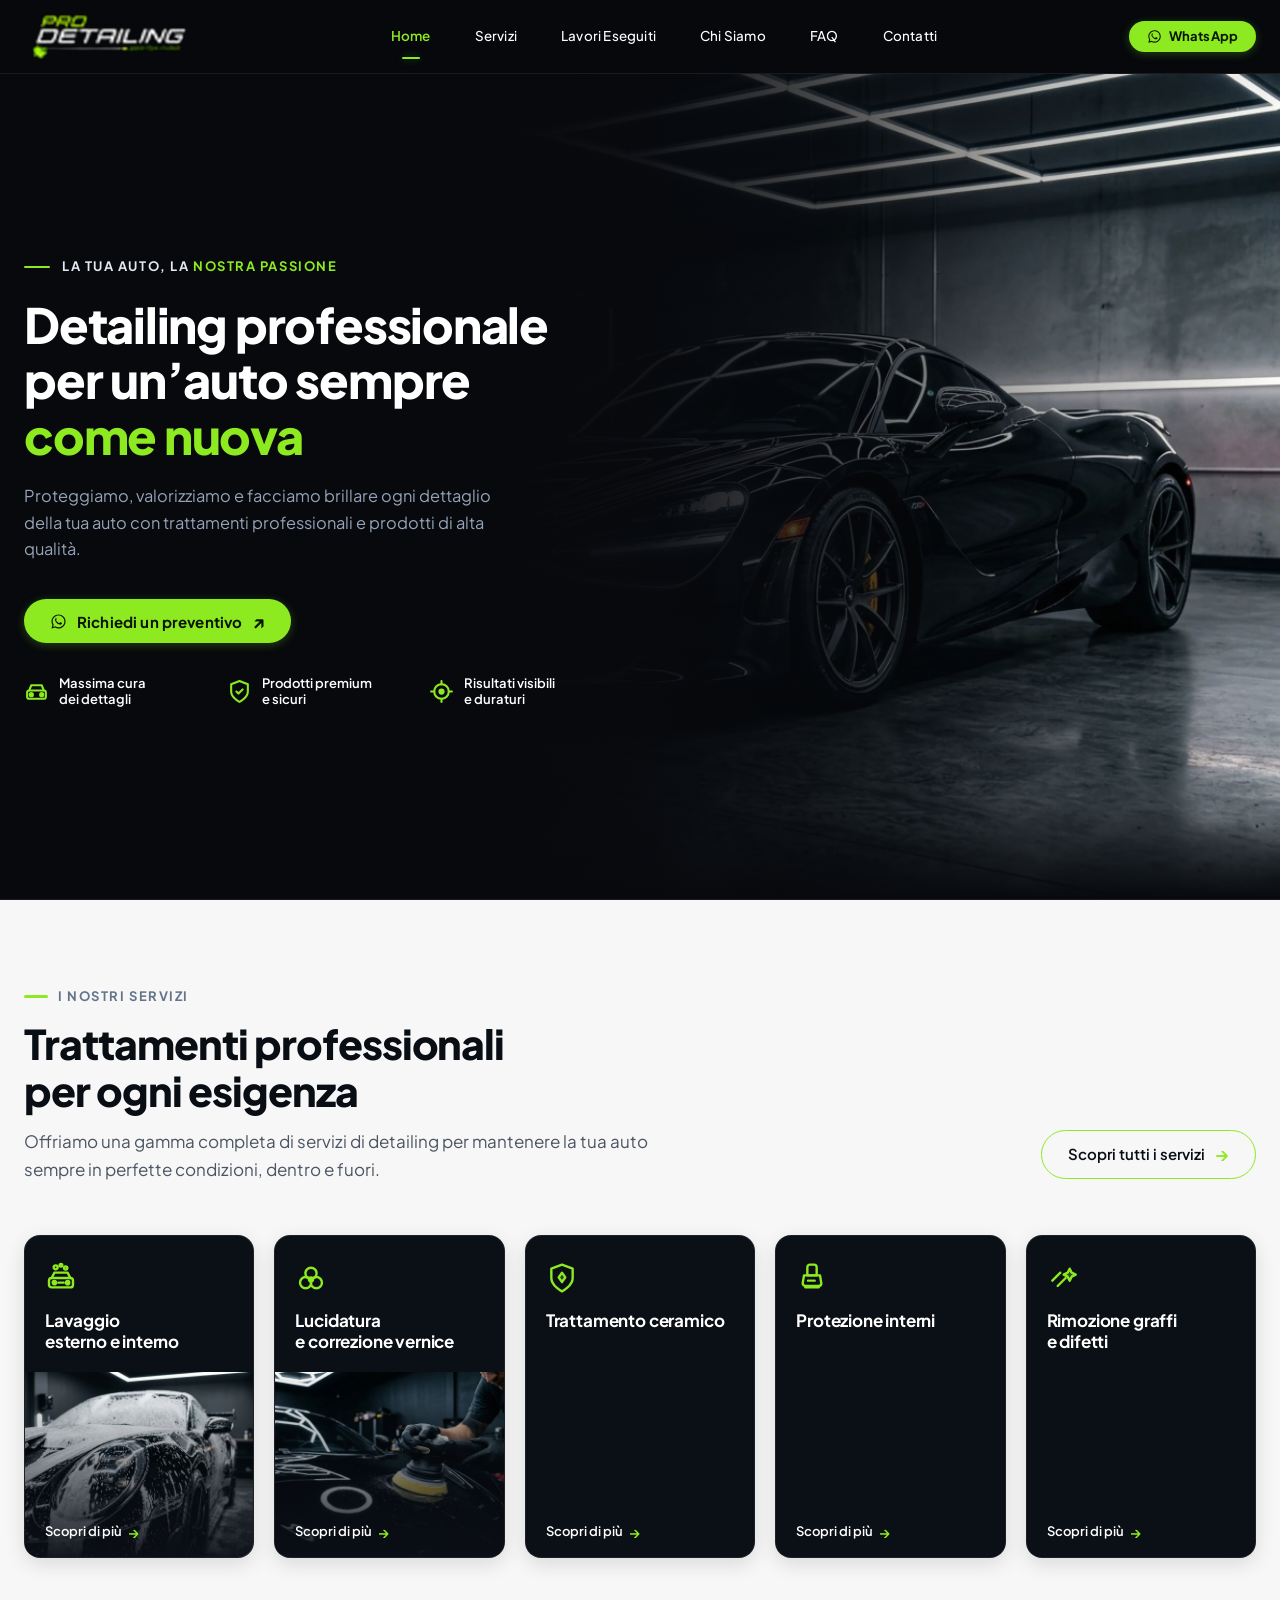
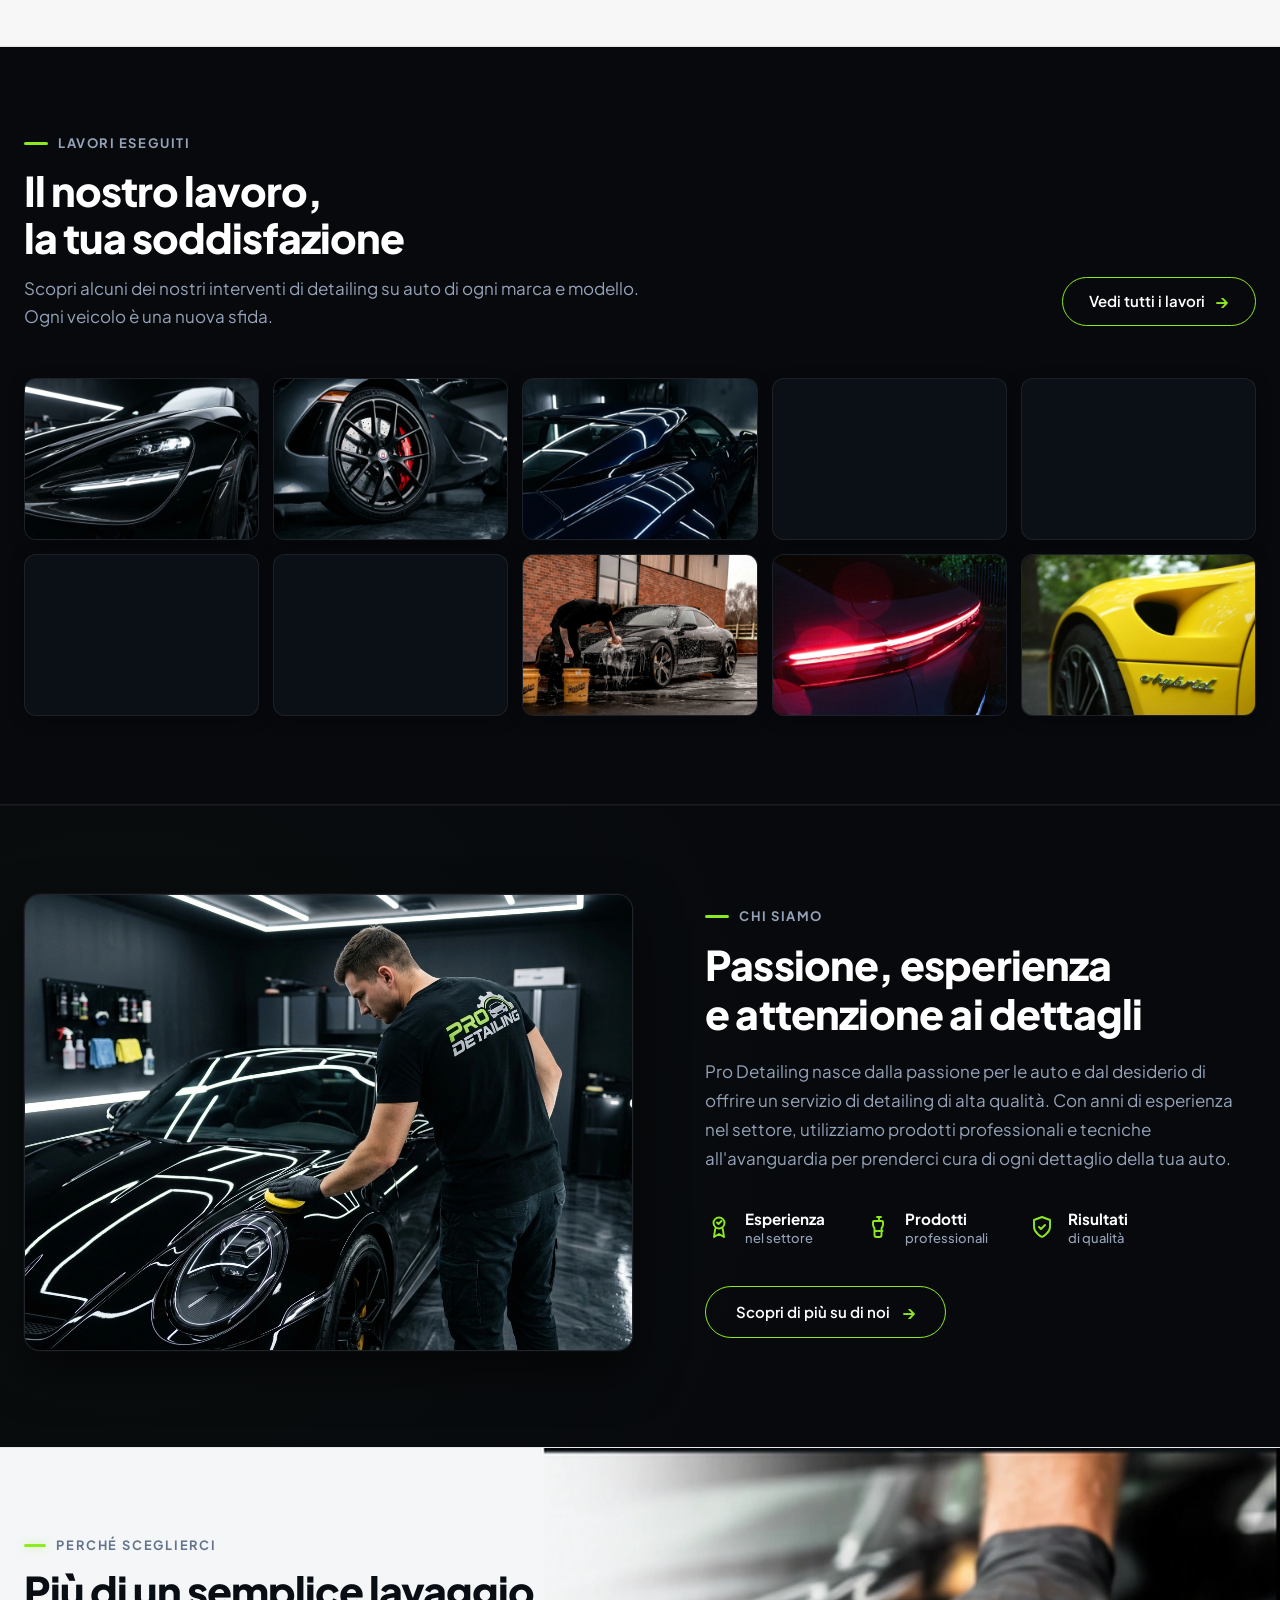
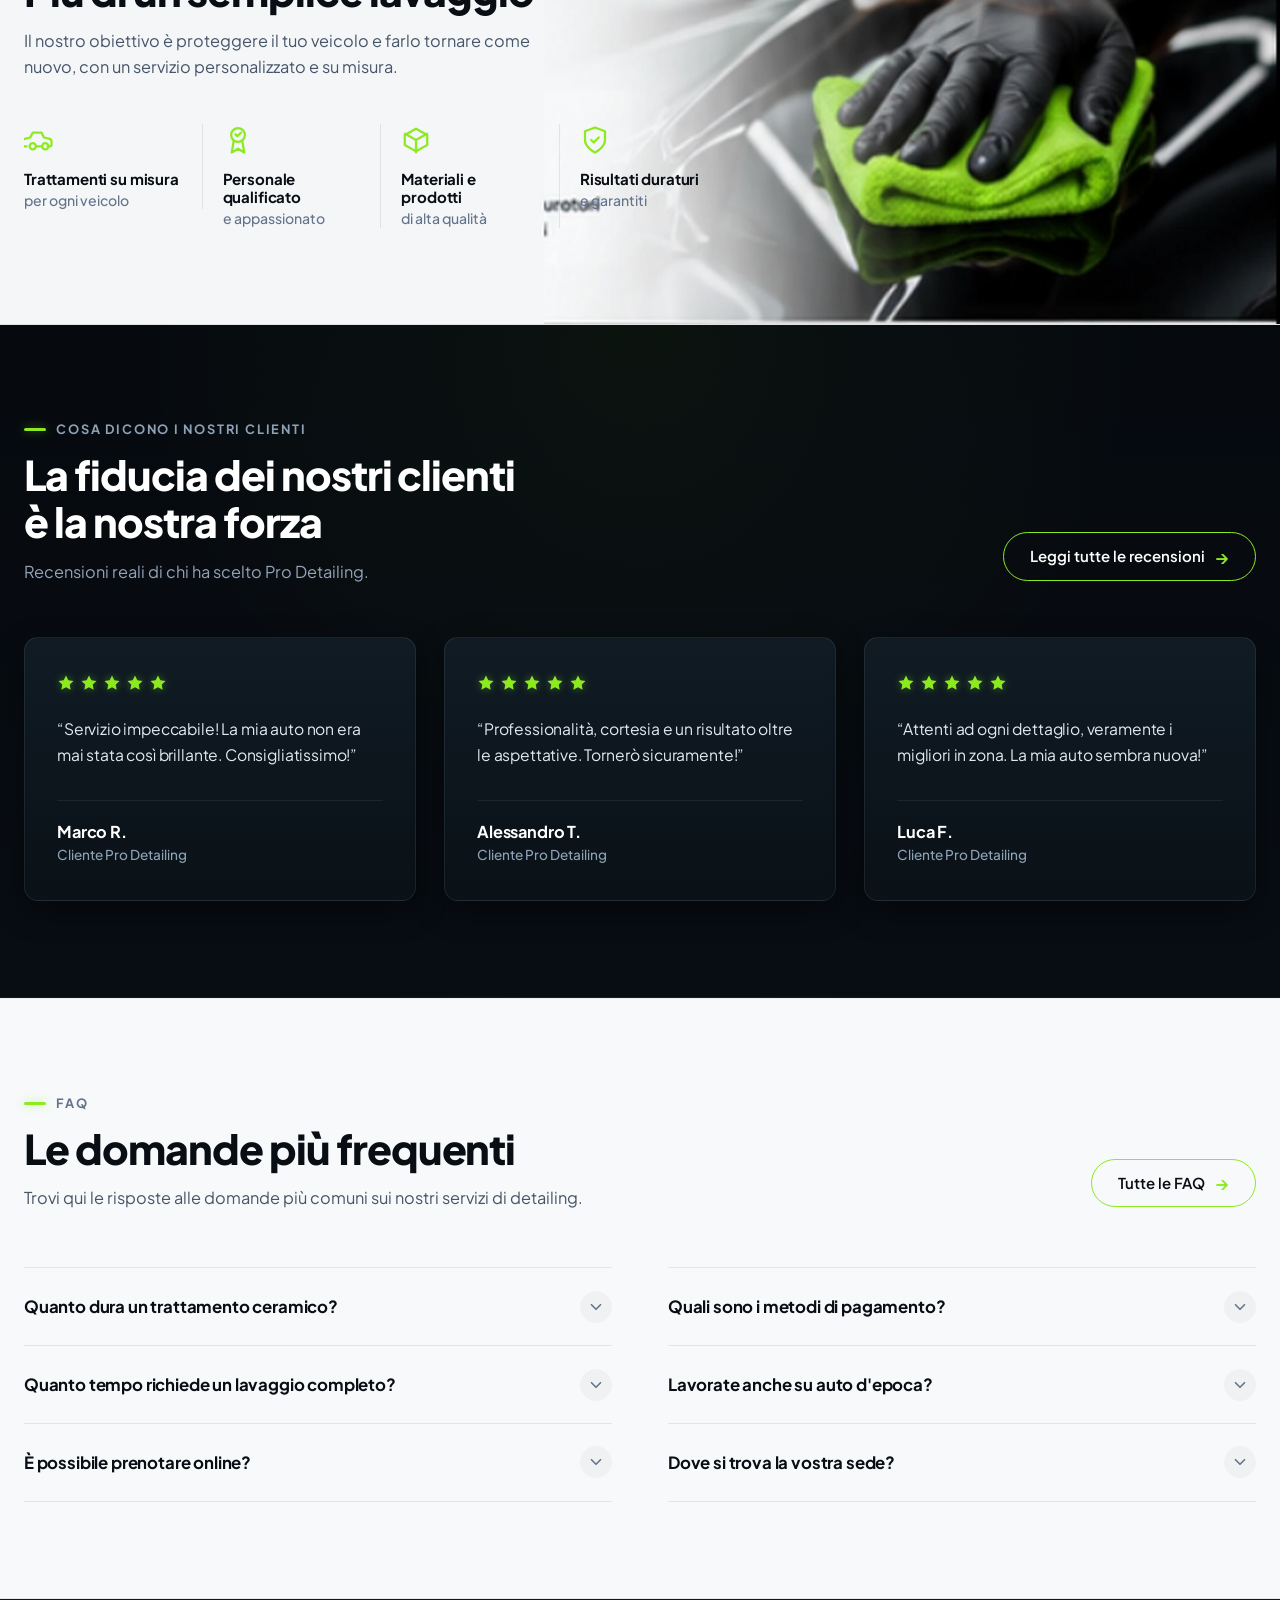
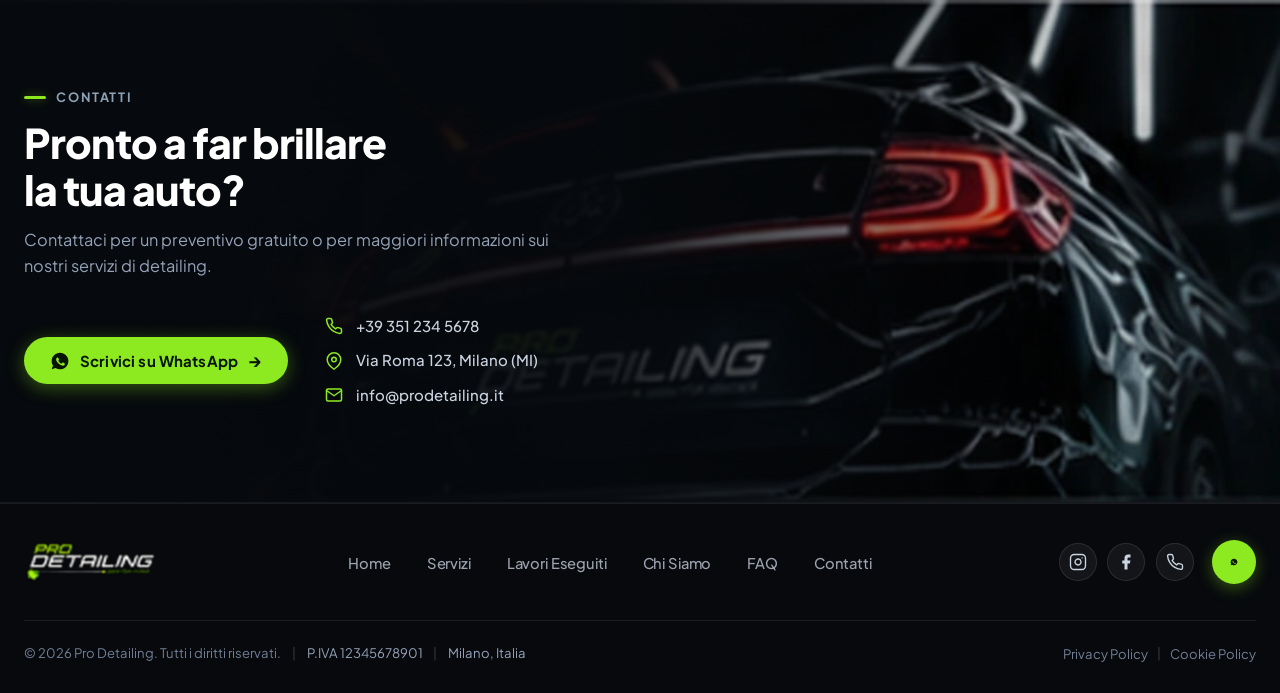
==== commit 4eb64aaf: "feito alterações no website" ====
--- a/index.html
+++ b/index.html
@@ -22,7 +22,7 @@
   <link href="https://fonts.googleapis.com/css2?family=Plus+Jakarta+Sans:ital,wght@0,400;0,500;0,600;0,700;0,800;1,800;1,900&display=swap" rel="stylesheet">
 
   <!-- Foglio di Stile Principale (con cache buster per aggiornamento immediato) -->
-  <link rel="stylesheet" href="css/style.css?v=9.1">
+  <link rel="stylesheet" href="css/style.css?v=10.0">
 </head>
 <body>
 
@@ -1347,6 +1347,189 @@
 
   </main>
 
+  <!-- =========================================================================
+       ETAPA 10: FOOTER (RODAPÉ) - RIPRODUZIONE FEDELE MOCKUP ORIGINALE
+       Layout premium con logo ufficiale, navigazione secondaria, canali social,
+       pulsante circolare WhatsApp, copyright dinamico, P.IVA e informative legali.
+       ========================================================================= -->
+  <footer class="site-footer" id="site-footer" role="contentinfo">
+    <div class="footer-container">
+      
+      <!-- Sezione Superiore: Logo, Navigazione e Canali Social / WhatsApp -->
+      <div class="footer-top">
+        
+        <!-- 1. Logotipo Ufficiale Pro Detailing -->
+        <a href="#home" class="footer-brand" aria-label="Pro Detailing - Torna a inizio pagina">
+          <img 
+            src="assets/images/logo.svg" 
+            alt="Pro Detailing Logo" 
+            class="footer-logo" 
+            width="168" 
+            height="49" 
+            loading="lazy"
+          >
+        </a>
+
+        <!-- 2. Menu di Navigazione Secondario Orizzontale -->
+        <nav class="footer-nav" aria-label="Navigazione a piè di pagina">
+          <ul class="footer-nav-list" role="list">
+            <li class="footer-nav-item"><a href="#home" class="footer-nav-link">Home</a></li>
+            <li class="footer-nav-item"><a href="#servizi" class="footer-nav-link">Servizi</a></li>
+            <li class="footer-nav-item"><a href="#lavori" class="footer-nav-link">Lavori Eseguiti</a></li>
+            <li class="footer-nav-item"><a href="#chi-siamo" class="footer-nav-link">Chi Siamo</a></li>
+            <li class="footer-nav-item"><a href="#faq" class="footer-nav-link">FAQ</a></li>
+            <li class="footer-nav-item"><a href="#contatti" class="footer-nav-link">Contatti</a></li>
+          </ul>
+        </nav>
+
+        <!-- 3. Canali Social & Bottone Circolare WhatsApp -->
+        <div class="footer-actions">
+          
+          <!-- Gruppo Icone Social Circolari -->
+          <div class="footer-social-group" aria-label="Seguici sui canali social">
+            
+            <!-- Instagram -->
+            <a 
+              href="https://www.instagram.com/" 
+              target="_blank" 
+              rel="noopener noreferrer" 
+              class="footer-social-btn" 
+              aria-label="Seguici su Instagram (apre in una nuova scheda)"
+            >
+              <svg width="18" height="18" viewBox="0 0 24 24" fill="none" stroke="currentColor" stroke-width="1.8" stroke-linecap="round" stroke-linejoin="round" aria-hidden="true">
+                <rect x="2" y="2" width="20" height="20" rx="5" ry="5"></rect>
+                <path d="M16 11.37A4 4 0 1 1 12.63 8 4 4 0 0 1 16 11.37z"></path>
+                <line x1="17.5" y1="6.5" x2="17.51" y2="6.5"></line>
+              </svg>
+            </a>
+
+            <!-- Facebook -->
+            <a 
+              href="https://www.facebook.com/" 
+              target="_blank" 
+              rel="noopener noreferrer" 
+              class="footer-social-btn" 
+              aria-label="Seguici su Facebook (apre in una nuova scheda)"
+            >
+              <svg width="18" height="18" viewBox="0 0 24 24" fill="currentColor" aria-hidden="true">
+                <path d="M18 2h-3a5 5 0 0 0-5 5v3H7v4h3v8h4v-8h3l1-4h-4V7a1 1 0 0 1 1-1h3z"></path>
+              </svg>
+            </a>
+
+            <!-- Telefono Diretto -->
+            <a 
+              href="tel:+393512345678" 
+              class="footer-social-btn" 
+              aria-label="Chiamaci al +39 351 234 5678"
+            >
+              <svg width="18" height="18" viewBox="0 0 24 24" fill="none" stroke="currentColor" stroke-width="1.8" stroke-linecap="round" stroke-linejoin="round" aria-hidden="true">
+                <path d="M22 16.92v3a2 2 0 0 1-2.18 2 19.79 19.79 0 0 1-8.63-3.07 19.5 19.5 0 0 1-6-6 19.79 19.79 0 0 1-3.07-8.67A2 2 0 0 1 4.11 2h3a2 2 0 0 1 2 1.72 12.84 12.84 0 0 0 .7 2.81 2 2 0 0 1-.45 2.11L8.09 9.91a16 16 0 0 0 6 6l1.27-1.27a2 2 0 0 1 2.11-.45 12.84 12.84 0 0 0 2.81.7A2 2 0 0 1 22 16.92z"></path>
+              </svg>
+            </a>
+
+          </div>
+
+          <!-- Bottone Circolare WhatsApp Verde (Identico al Mockup) -->
+          <a 
+            href="https://wa.me/393512345678?text=Buongiorno%20Pro%20Detailing%2C%20vorrei%20richiedere%20informazioni%20e%20un%20preventivo%20per%20la%20mia%20auto." 
+            class="btn-whatsapp footer-whatsapp-btn" 
+            target="_blank" 
+            rel="noopener noreferrer" 
+            aria-label="Contattaci direttamente su WhatsApp (apre in una nuova scheda)"
+          >
+            <svg width="22" height="22" viewBox="0 0 24 24" fill="currentColor" aria-hidden="true">
+              <path d="M12.031 2C6.495 2 2 6.495 2 12.031c0 1.956.562 3.869 1.631 5.518L2 22l4.613-1.602a9.98 9.98 0 0 0 5.418 1.564h.005c5.534 0 10.029-4.495 10.029-10.031C22.065 6.495 17.57 2 12.031 2zm5.877 14.195c-.244.688-1.42 1.32-1.956 1.378-.49.052-1.12.074-3.238-.804-2.548-1.056-4.184-3.66-4.312-3.83-.127-.17-1.03-1.372-1.03-2.617 0-1.244.653-1.855.885-2.108.232-.253.507-.317.676-.317.17 0 .338.002.486.01.159.008.37-.061.579.442.212.507.72 1.758.784 1.885.063.127.106.275.021.444-.085.17-.127.275-.254.423-.127.148-.267.33-.38.444-.127.127-.26.265-.112.518.148.254.657 1.082 1.41 1.752.969.865 1.785 1.134 2.039 1.261.254.127.402.106.55-.064.149-.169.635-.74.805-.994.169-.254.338-.212.571-.127.233.085 1.482.698 1.736.825.254.127.423.19.486.3.064.106.064.613-.18 1.301z"/>
+            </svg>
+          </a>
+
+        </div>
+
+      </div>
+
+      <!-- Divisorio Orizzontale Sottile del Mockup -->
+      <div class="footer-divider" aria-hidden="true"></div>
+
+      <!-- Sezione Inferiore: Dati Legali, Copyright e Policy -->
+      <div class="footer-bottom">
+        
+        <div class="footer-legal-left">
+          <p class="footer-copyright-text">
+            &copy; <span id="footer-year">2026</span> Pro Detailing. Tutti i diritti riservati.
+            <span class="footer-pipe" aria-hidden="true">|</span>
+            <span class="footer-vat">P.IVA 12345678901</span>
+            <span class="footer-pipe" aria-hidden="true">|</span>
+            <span class="footer-city">Milano, Italia</span>
+          </p>
+        </div>
+
+        <div class="footer-legal-right">
+          <ul class="footer-policy-list" role="list">
+            <li><button type="button" class="footer-policy-link" data-modal="privacy-modal">Privacy Policy</button></li>
+            <li class="footer-pipe" aria-hidden="true">|</li>
+            <li><button type="button" class="footer-policy-link" data-modal="cookie-modal">Cookie Policy</button></li>
+          </ul>
+        </div>
+
+      </div>
+
+    </div>
+  </footer>
+
+  <!-- =========================================================================
+       MODALI INFORMATIVE POLICY (GDPR & COOKIE COMPLIANCE)
+       Accessibili da tastiera, con focus trap e chiusura tramite ESC o click overlay.
+       ========================================================================= -->
+  <div id="privacy-modal" class="policy-modal-overlay" role="dialog" aria-modal="true" aria-labelledby="privacy-modal-title" aria-hidden="true">
+    <div class="policy-modal-card">
+      <div class="policy-modal-header">
+        <h3 id="privacy-modal-title" class="policy-modal-title">Informativa sulla Privacy</h3>
+        <button type="button" class="policy-modal-close" aria-label="Chiudi informativa sulla privacy">
+          <svg width="18" height="18" viewBox="0 0 24 24" fill="none" stroke="currentColor" stroke-width="2" stroke-linecap="round" stroke-linejoin="round" aria-hidden="true">
+            <line x1="18" y1="6" x2="6" y2="18"></line>
+            <line x1="6" y1="6" x2="18" y2="18"></line>
+          </svg>
+        </button>
+      </div>
+      <div class="policy-modal-body">
+        <h4>1. Titolare del Trattamento</h4>
+        <p>Pro Detailing, con sede in Milano (MI) e P.IVA 12345678901, è il Titolare del trattamento dei dati personali raccolti tramite il presente sito web.</p>
+        
+        <h4>2. Tipologia di Dati Raccolti</h4>
+        <p>I dati forniti volontariamente dall'utente tramite contatto diretto (WhatsApp, telefono o email) sono utilizzati esclusivamente per rispondere alle richieste di preventivo e informazioni sui servizi di estetica e detailing per veicoli.</p>
+        
+        <h4>3. Finalità e Base Giuridica</h4>
+        <p>Il trattamento avviene nel rispetto del Regolamento UE 2016/679 (GDPR) e delle normative vigenti, unicamente per l'esecuzione di misure precontrattuali su richiesta dell'interessato.</p>
+        
+        <h4>4. Diritti dell'Interessato</h4>
+        <p>L'utente può richiedere in qualunque momento l'accesso, la rettifica o la cancellazione dei propri dati contattandoci all'indirizzo email: <strong>info@prodetailing.it</strong>.</p>
+      </div>
+    </div>
+  </div>
+
+  <div id="cookie-modal" class="policy-modal-overlay" role="dialog" aria-modal="true" aria-labelledby="cookie-modal-title" aria-hidden="true">
+    <div class="policy-modal-card">
+      <div class="policy-modal-header">
+        <h3 id="cookie-modal-title" class="policy-modal-title">Informativa sui Cookie</h3>
+        <button type="button" class="policy-modal-close" aria-label="Chiudi informativa sui cookie">
+          <svg width="18" height="18" viewBox="0 0 24 24" fill="none" stroke="currentColor" stroke-width="2" stroke-linecap="round" stroke-linejoin="round" aria-hidden="true">
+            <line x1="18" y1="6" x2="6" y2="18"></line>
+            <line x1="6" y1="6" x2="18" y2="18"></line>
+          </svg>
+        </button>
+      </div>
+      <div class="policy-modal-body">
+        <h4>1. Utilizzo dei Cookie</h4>
+        <p>Il nostro sito web utilizza esclusivamente cookie tecnici essenziali per consentire una corretta e sicura navigazione delle pagine e l'interazione con i servizi offerti.</p>
+        
+        <h4>2. Cookie di Profilazione e Terze Parti</h4>
+        <p>Questo sito non impiega cookie di profilazione o tracciamento pubblicitario per fini commerciali. Eventuali interazioni esterne (es. WhatsApp o piattaforme social) avvengono su iniziativa dell'utente e sono regolate dalle rispettive informative di terze parti.</p>
+        
+        <h4>3. Gestione dei Cookie nel Browser</h4>
+        <p>L'utente può disabilitare o gestire i cookie attraverso le impostazioni del proprio browser in qualsiasi momento, senza compromettere la consultazione delle informazioni di base.</p>
+      </div>
+    </div>
+  </div>
+
   <!-- Script Funzionale Header -->
   <script src="js/main.js"></script>
 </body>
--- a/css/style.css
+++ b/css/style.css
@@ -3119,3 +3119,403 @@
     font-size: 0.92rem;
   }
 }
+
+/* ==========================================================================
+   18. SEZIONE FOOTER (Etapa 10 - Riproduzione Fedele Mockup)
+   Fondo scuro premium (#07090d), logotipo ufficiale Pro Detailing a sinistra,
+   menu orizzontale al centro, icone social + bottone WhatsApp a destra,
+   divisorio sottile, copyright con anno dinamico e policy legali in calce.
+   ========================================================================== */
+
+.site-footer {
+  position: relative;
+  background-color: var(--color-bg-primary, #07090d);
+  color: var(--color-text-muted, #94a3b8);
+  border-top: 1px solid var(--color-border-subtle, rgba(255, 255, 255, 0.08));
+  overflow: hidden;
+  z-index: 10;
+}
+
+.footer-container {
+  max-width: var(--container-max-width, 1380px);
+  margin: 0 auto;
+  padding: 0 var(--container-padding, 1.5rem);
+}
+
+/* Parte Superiore: Flex a 3 zone (Logo, Nav, Canali Social/WhatsApp) */
+.footer-top {
+  display: flex;
+  justify-content: space-between;
+  align-items: center;
+  padding: 2.25rem 0;
+  gap: 2rem;
+}
+
+/* 1. Brand Logo */
+.footer-brand {
+  display: inline-flex;
+  align-items: center;
+  flex-shrink: 0;
+  text-decoration: none;
+  transition: opacity var(--transition-fast, 0.18s ease);
+}
+
+.footer-brand:hover {
+  opacity: 0.88;
+}
+
+.footer-logo {
+  height: 40px;
+  width: auto;
+  display: block;
+  object-fit: contain;
+}
+
+/* 2. Menu di Navigazione Secondario Orizzontale */
+.footer-nav {
+  display: flex;
+  align-items: center;
+}
+
+.footer-nav-list {
+  display: flex;
+  align-items: center;
+  flex-wrap: wrap;
+  justify-content: center;
+  gap: 2.25rem;
+  list-style: none;
+  margin: 0;
+  padding: 0;
+}
+
+.footer-nav-link {
+  font-family: var(--font-primary);
+  font-size: 0.92rem;
+  font-weight: 500;
+  color: #9ca3af;
+  text-decoration: none;
+  letter-spacing: -0.01em;
+  padding: 0.35rem 0;
+  position: relative;
+  transition: color var(--transition-fast, 0.18s ease);
+}
+
+.footer-nav-link:hover,
+.footer-nav-link:focus-visible {
+  color: var(--color-brand-primary, #8dea20);
+}
+
+/* 3. Canali Social & Azione WhatsApp */
+.footer-actions {
+  display: flex;
+  align-items: center;
+  gap: 1.15rem;
+  flex-shrink: 0;
+}
+
+.footer-social-group {
+  display: flex;
+  align-items: center;
+  gap: 0.65rem;
+}
+
+.footer-social-btn {
+  display: inline-flex;
+  align-items: center;
+  justify-content: center;
+  width: 38px;
+  height: 38px;
+  border-radius: 50%;
+  background-color: rgba(255, 255, 255, 0.05);
+  border: 1px solid rgba(255, 255, 255, 0.1);
+  color: #cbd5e1;
+  text-decoration: none;
+  transition: all var(--transition-fast, 0.18s ease);
+}
+
+.footer-social-btn:hover,
+.footer-social-btn:focus-visible {
+  background-color: rgba(141, 234, 32, 0.12);
+  border-color: var(--color-brand-primary, #8dea20);
+  color: var(--color-brand-primary, #8dea20);
+  transform: translateY(-2px);
+}
+
+/* Bottone WhatsApp Circolare Verde (Identico al Mockup) */
+.footer-whatsapp-btn {
+  display: inline-flex;
+  align-items: center;
+  justify-content: center;
+  width: 44px;
+  height: 44px;
+  border-radius: 50%;
+  background-color: var(--color-brand-primary, #8dea20);
+  color: #071500;
+  text-decoration: none;
+  box-shadow: 0 4px 16px rgba(141, 234, 32, 0.35);
+  transition: all var(--transition-fast, 0.18s ease);
+  flex-shrink: 0;
+}
+
+.footer-whatsapp-btn:hover,
+.footer-whatsapp-btn:focus-visible {
+  background-color: #a4f53f;
+  transform: translateY(-2px) scale(1.05);
+  box-shadow: 0 6px 22px rgba(141, 234, 32, 0.5);
+  color: #071500;
+}
+
+/* Divisorio Orizzontale Sottile */
+.footer-divider {
+  width: 100%;
+  height: 1px;
+  background-color: var(--color-border-subtle, rgba(255, 255, 255, 0.08));
+}
+
+/* Parte Inferiore: Copyright, Dati Legali & Policy */
+.footer-bottom {
+  display: flex;
+  justify-content: space-between;
+  align-items: center;
+  flex-wrap: wrap;
+  gap: 1.25rem;
+  padding: 1.25rem 0 1.75rem 0;
+  font-size: 0.82rem;
+  color: #717f94;
+}
+
+.footer-copyright-text {
+  margin: 0;
+  line-height: 1.5;
+  color: #717f94;
+}
+
+.footer-vat,
+.footer-city {
+  color: #94a3b8;
+}
+
+.footer-pipe {
+  margin: 0 0.55rem;
+  color: rgba(255, 255, 255, 0.2);
+}
+
+.footer-legal-right {
+  display: flex;
+  align-items: center;
+}
+
+.footer-policy-list {
+  display: flex;
+  align-items: center;
+  list-style: none;
+  margin: 0;
+  padding: 0;
+}
+
+.footer-policy-link {
+  background: none;
+  border: none;
+  padding: 0.2rem 0;
+  font-family: inherit;
+  font-size: 0.82rem;
+  color: #717f94;
+  cursor: pointer;
+  text-decoration: none;
+  transition: color var(--transition-fast, 0.18s ease);
+}
+
+.footer-policy-link:hover,
+.footer-policy-link:focus-visible {
+  color: var(--color-brand-primary, #8dea20);
+  text-decoration: underline;
+}
+
+/* Modali Policy (GDPR e Cookie Compliance) */
+.policy-modal-overlay {
+  position: fixed;
+  inset: 0;
+  background-color: rgba(0, 0, 0, 0.78);
+  backdrop-filter: blur(8px);
+  -webkit-backdrop-filter: blur(8px);
+  z-index: 1000;
+  display: flex;
+  align-items: center;
+  justify-content: center;
+  padding: 1.5rem;
+  opacity: 0;
+  pointer-events: none;
+  transition: opacity 0.25s ease;
+}
+
+.policy-modal-overlay.is-active {
+  opacity: 1;
+  pointer-events: auto;
+}
+
+.policy-modal-card {
+  background-color: #0c1017;
+  border: 1px solid rgba(255, 255, 255, 0.12);
+  border-radius: 18px;
+  max-width: 600px;
+  width: 100%;
+  max-height: 85vh;
+  display: flex;
+  flex-direction: column;
+  box-shadow: 0 24px 60px rgba(0, 0, 0, 0.7);
+  transform: translateY(20px);
+  transition: transform 0.25s ease;
+}
+
+.policy-modal-overlay.is-active .policy-modal-card {
+  transform: translateY(0);
+}
+
+.policy-modal-header {
+  display: flex;
+  justify-content: space-between;
+  align-items: center;
+  padding: 1.25rem 1.75rem;
+  border-bottom: 1px solid rgba(255, 255, 255, 0.08);
+}
+
+.policy-modal-title {
+  font-size: 1.2rem;
+  font-weight: 700;
+  color: #ffffff;
+  margin: 0;
+}
+
+.policy-modal-close {
+  background: rgba(255, 255, 255, 0.08);
+  border: none;
+  border-radius: 50%;
+  width: 34px;
+  height: 34px;
+  display: inline-flex;
+  align-items: center;
+  justify-content: center;
+  color: #cbd5e1;
+  cursor: pointer;
+  transition: all var(--transition-fast, 0.18s ease);
+}
+
+.policy-modal-close:hover {
+  background: rgba(255, 255, 255, 0.16);
+  color: #ffffff;
+}
+
+.policy-modal-body {
+  padding: 1.5rem 1.75rem;
+  overflow-y: auto;
+  font-size: 0.92rem;
+  line-height: 1.65;
+  color: #cbd5e1;
+}
+
+.policy-modal-body h4 {
+  color: #ffffff;
+  margin: 1.15rem 0 0.45rem 0;
+  font-size: 0.98rem;
+  font-weight: 600;
+}
+
+.policy-modal-body h4:first-of-type {
+  margin-top: 0;
+}
+
+.policy-modal-body p {
+  margin: 0 0 1rem 0;
+}
+
+/* ==========================================================================
+   Responsività Footer per Notebook, Tablet e Mobile
+   ========================================================================== */
+
+/* 1. Notebook Compatto e Tablet Orizzontale (861px - 1080px) */
+@media (max-width: 1080px) {
+  .footer-nav-list {
+    gap: 1.5rem;
+  }
+}
+
+/* 2. Tablet Verticale (601px - 860px) */
+@media (max-width: 860px) {
+  .footer-top {
+    flex-wrap: wrap;
+    justify-content: space-between;
+    padding: 2rem 0 1.75rem 0;
+    gap: 1.75rem;
+  }
+
+  .footer-nav {
+    order: 3;
+    width: 100%;
+    justify-content: center;
+  }
+
+  .footer-nav-list {
+    gap: 1.25rem;
+    justify-content: center;
+  }
+
+  .footer-actions {
+    margin-left: auto;
+  }
+}
+
+/* 3. Mobile e Smartphone (<= 600px) */
+@media (max-width: 600px) {
+  .footer-top {
+    flex-direction: column;
+    align-items: center;
+    text-align: center;
+    padding: 2.25rem 0 1.75rem 0;
+    gap: 1.5rem;
+  }
+
+  .footer-logo {
+    height: 38px;
+  }
+
+  .footer-nav {
+    width: 100%;
+  }
+
+  .footer-nav-list {
+    flex-direction: column;
+    gap: 0.75rem;
+  }
+
+  .footer-nav-link {
+    display: inline-block;
+    padding: 0.4rem 1.25rem;
+    font-size: 0.95rem;
+  }
+
+  .footer-actions {
+    flex-direction: row;
+    justify-content: center;
+    gap: 1.15rem;
+    margin-top: 0.25rem;
+  }
+
+  .footer-bottom {
+    flex-direction: column;
+    align-items: center;
+    text-align: center;
+    gap: 0.85rem;
+    padding: 1.25rem 0 2rem 0;
+  }
+
+  .footer-copyright-text {
+    display: flex;
+    flex-direction: column;
+    align-items: center;
+    gap: 0.35rem;
+  }
+
+  .footer-copyright-text .footer-pipe {
+    display: none;
+  }
+}
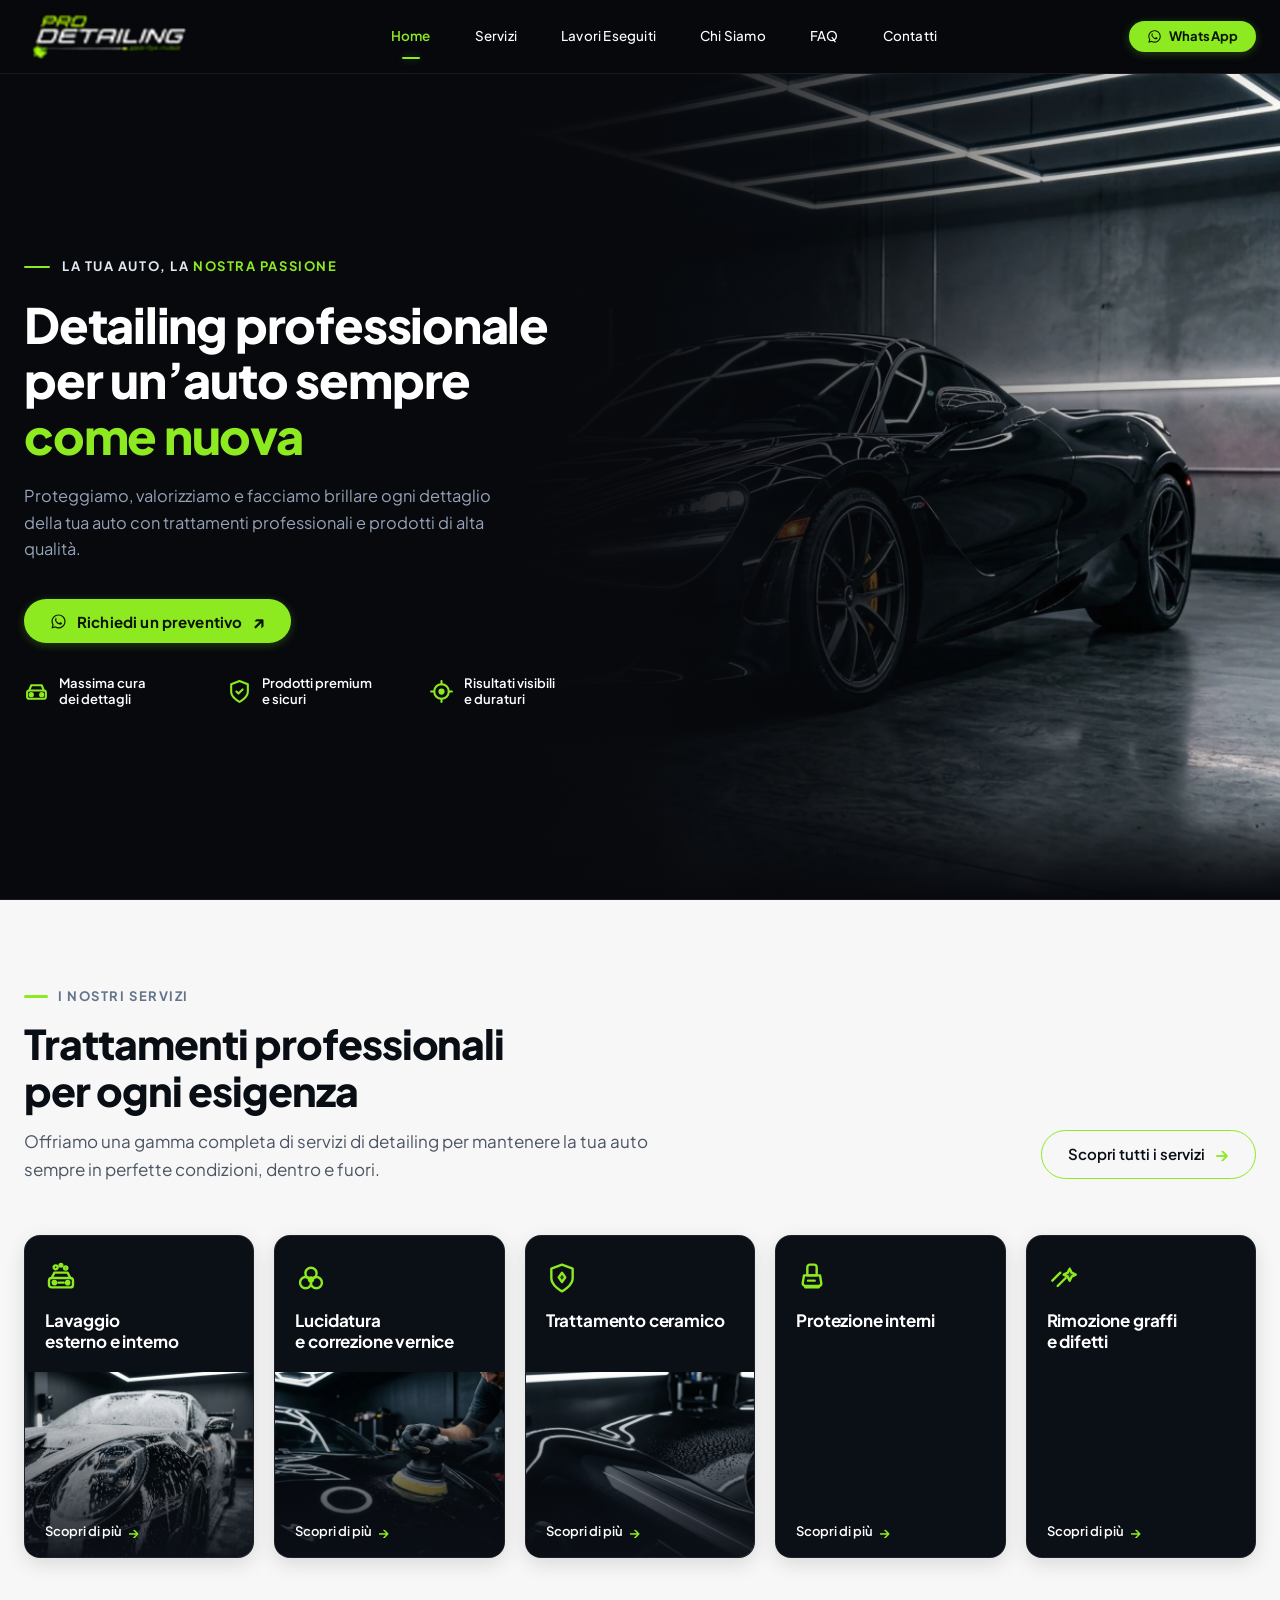
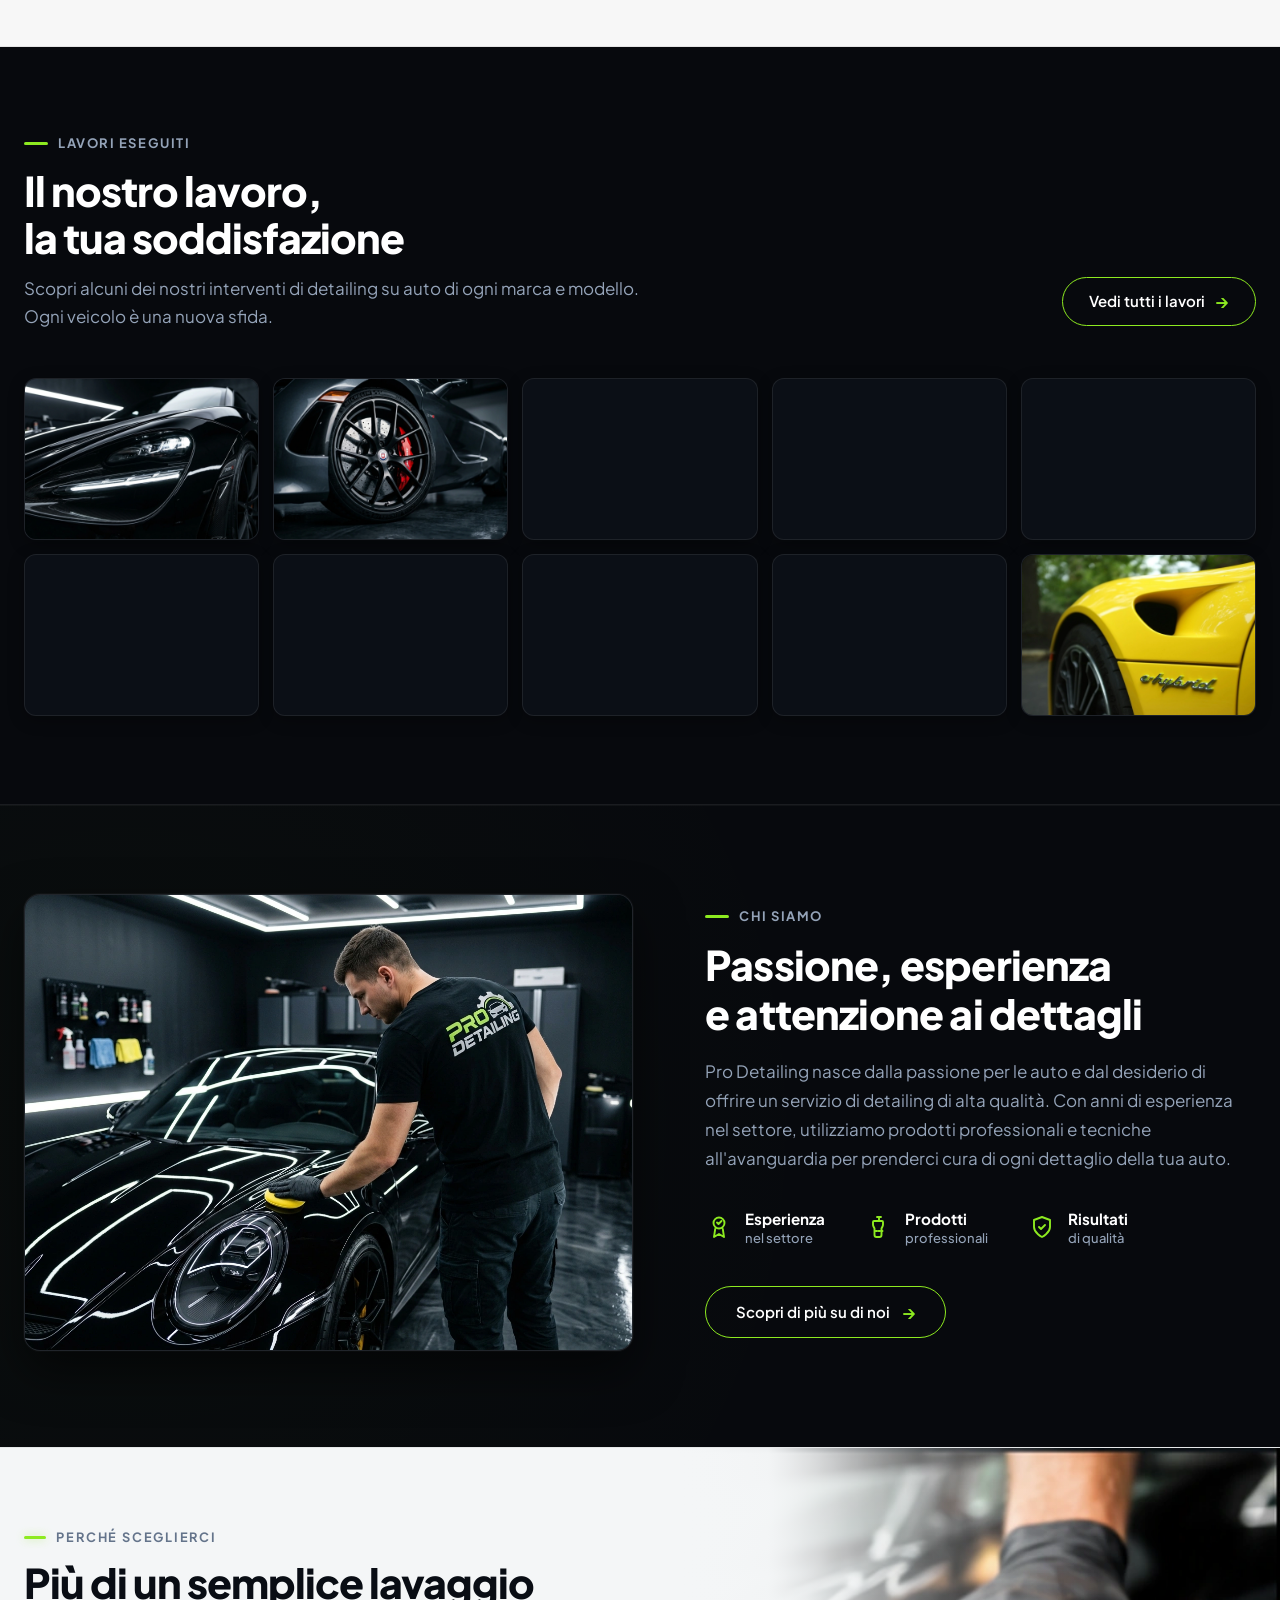
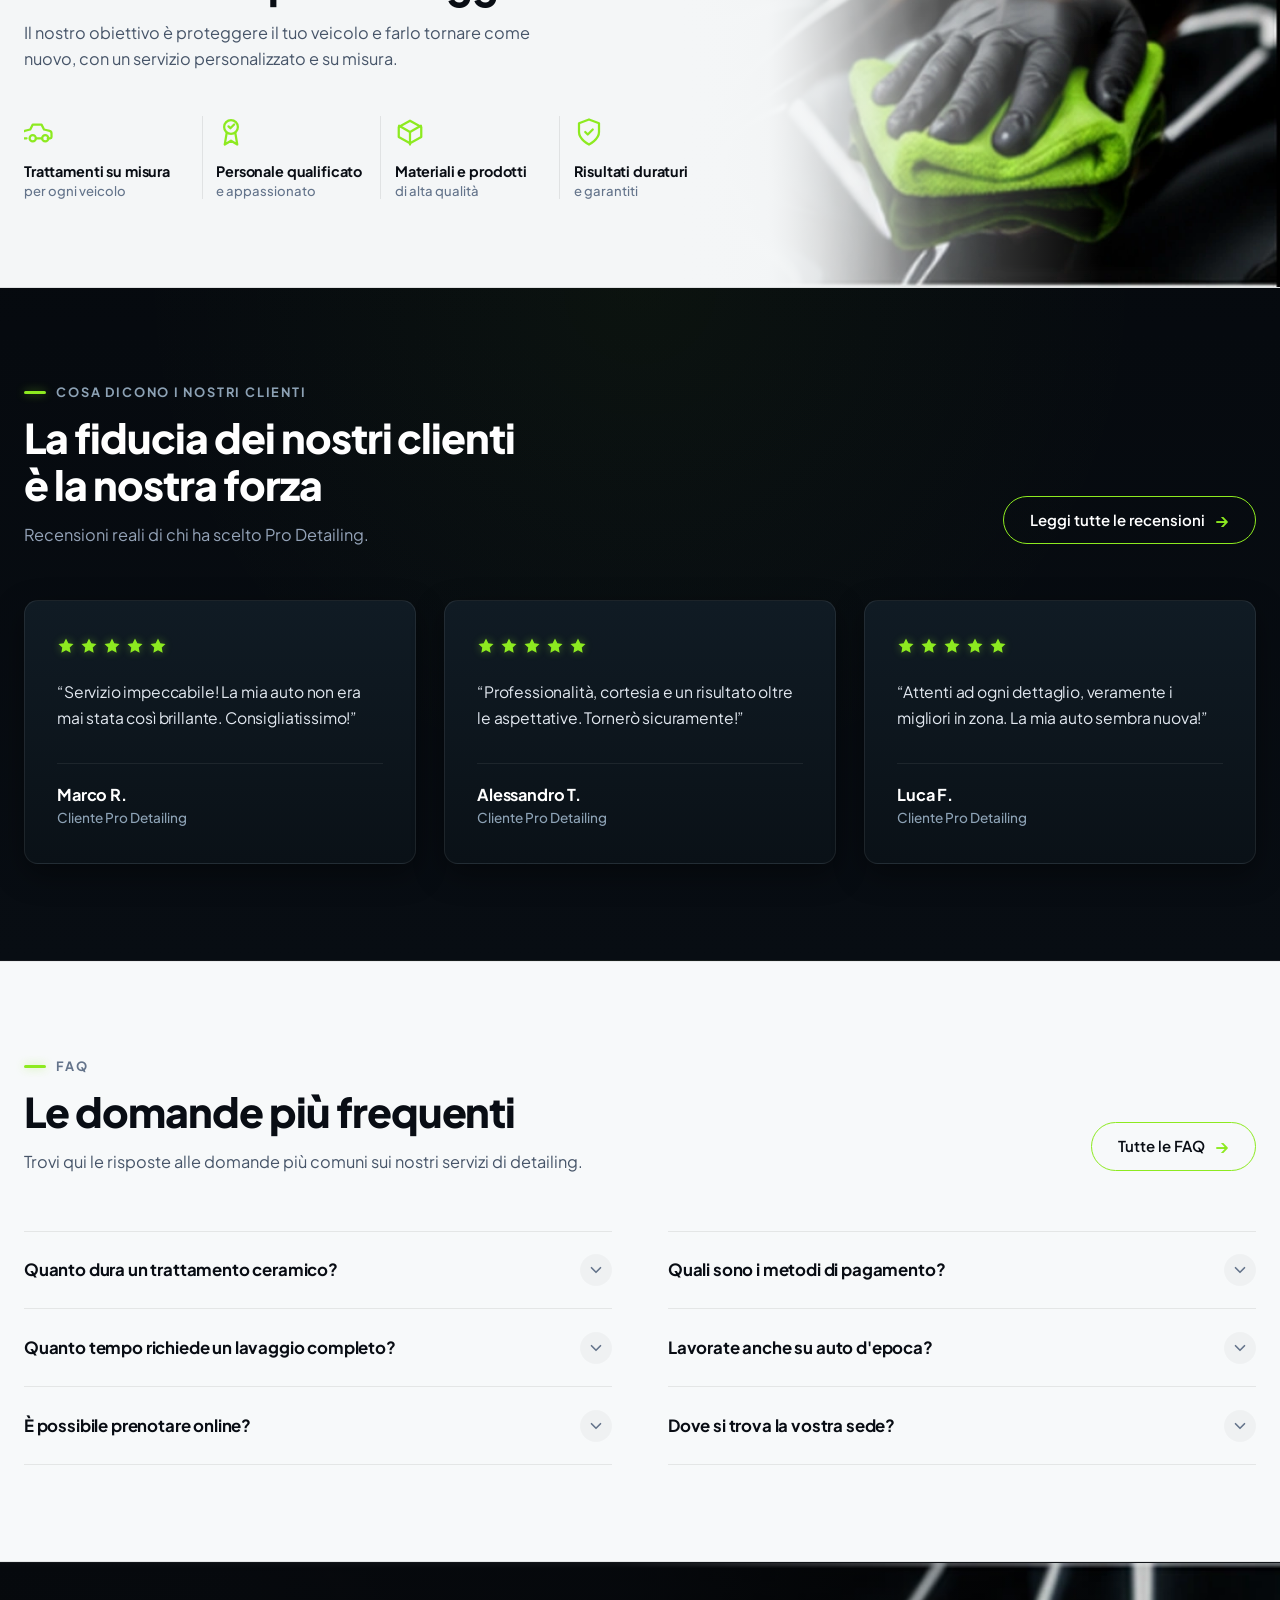
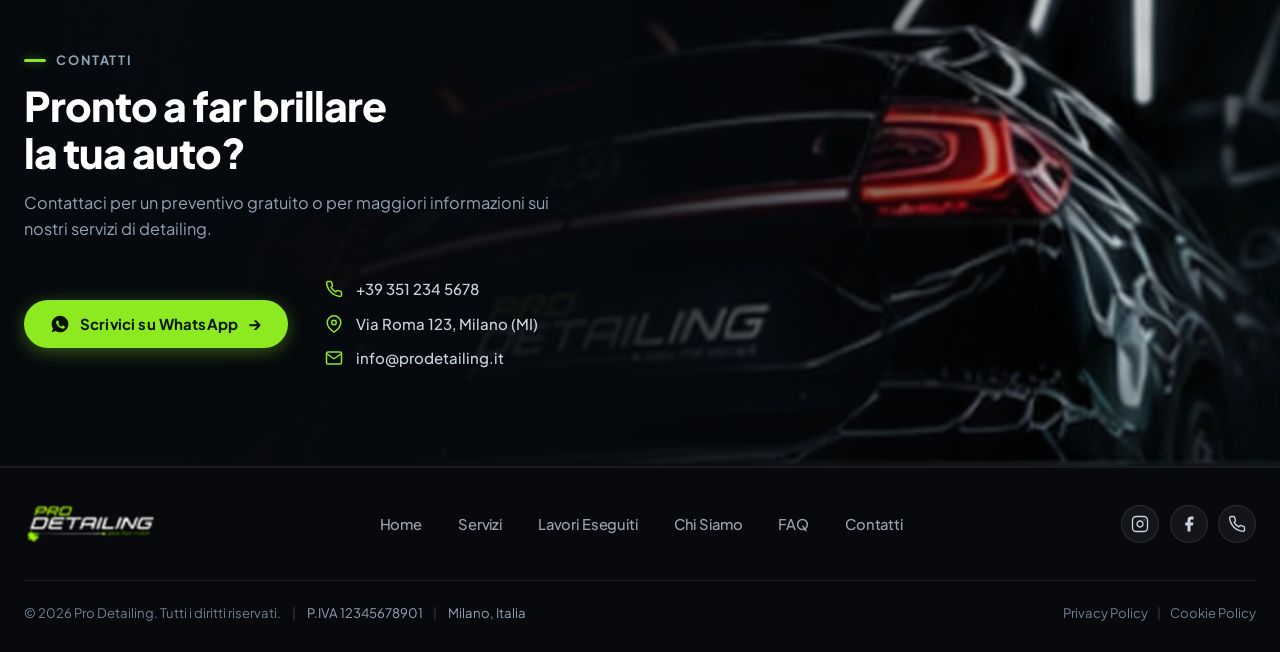
==== commit 73b81300: "atualização de conteúdo" ====
--- a/index.html
+++ b/index.html
@@ -22,7 +22,7 @@
   <link href="https://fonts.googleapis.com/css2?family=Plus+Jakarta+Sans:ital,wght@0,400;0,500;0,600;0,700;0,800;1,800;1,900&display=swap" rel="stylesheet">
 
   <!-- Foglio di Stile Principale (con cache buster per aggiornamento immediato) -->
-  <link rel="stylesheet" href="css/style.css?v=10.0">
+  <link rel="stylesheet" href="css/style.css?v=10.3">
 </head>
 <body>
 
@@ -124,22 +124,6 @@
             <li><a href="#contatti" class="mobile-nav-link">Contatti</a></li>
           </ul>
         </nav>
-
-        <div class="mobile-drawer-footer">
-          <a 
-            href="https://wa.me/390000000000" 
-            class="btn-whatsapp mobile-btn-whatsapp" 
-            target="_blank" 
-            rel="noopener noreferrer"
-            aria-label="Scrivici su WhatsApp (apre in una nuova scheda)"
-          >
-            <svg class="icon-whatsapp" viewBox="0 0 24 24" aria-hidden="true">
-              <path d="M12.04 2C6.58 2 2.13 6.45 2.13 11.91C2.13 13.66 2.59 15.36 3.45 16.86L2.05 22L7.3 20.62C8.75 21.41 10.38 21.83 12.04 21.83C17.5 21.83 21.95 17.38 21.95 11.92C21.95 9.27 20.92 6.78 19.05 4.91C17.18 3.03 14.69 2 12.04 2ZM12.05 3.67C14.25 3.67 16.31 4.53 17.87 6.09C19.42 7.65 20.28 9.72 20.28 11.92C20.28 16.46 16.59 20.15 12.04 20.15C10.56 20.15 9.11 19.76 7.85 19.01L7.55 18.83L4.44 19.65L5.27 16.61L5.07 16.3C4.24 14.98 3.81 13.47 3.81 11.91C3.81 7.37 7.5 3.67 12.05 3.67ZM8.53 7.33C8.37 7.33 8.1 7.39 7.87 7.64C7.65 7.89 7.02 8.48 7.02 9.68C7.02 10.88 7.9 12.03 8.02 12.19C8.14 12.35 9.73 14.81 12.18 15.86C12.76 16.11 13.22 16.27 13.57 16.38C14.16 16.57 14.7 16.54 15.12 16.48C15.59 16.41 16.57 15.89 16.77 15.31C16.98 14.74 16.98 14.25 16.92 14.14C16.86 14.03 16.7 13.97 16.45 13.85C16.2 13.72 14.98 13.12 14.75 13.04C14.53 12.95 14.36 12.91 14.2 13.16C14.03 13.4 13.57 13.97 13.43 14.14C13.29 14.3 13.15 14.32 12.9 14.2C12.65 14.07 11.61 13.73 10.37 12.63C9.41 11.77 8.76 10.71 8.57 10.39C8.38 10.06 8.55 9.89 8.68 9.76C8.79 9.64 8.93 9.46 9.06 9.31C9.18 9.16 9.22 9.06 9.3 8.9C9.39 8.73 9.34 8.59 9.28 8.47C9.22 8.35 8.72 7.13 8.53 6.64C8.33 6.17 8.14 6.23 8 6.22C7.86 6.22 7.7 6.21 7.53 6.21L8.53 7.33Z"/>
-            </svg>
-            <span>Scrivici su WhatsApp</span>
-            <span class="btn-arrow" aria-hidden="true">&rarr;</span>
-          </a>
-        </div>
       </div>
     </div>
   </header>
--- a/css/style.css
+++ b/css/style.css
@@ -481,31 +481,10 @@
     box-shadow: 0 0 8px var(--color-brand-glow);
   }
 
-  .mobile-drawer-footer {
-    padding-top: 1rem;
-    border-top: 1px solid var(--color-border-subtle);
-  }
-
+  /* Pulsante WhatsApp rimosso dal menu drawer mobile/tablet per indicazione utente */
+  .mobile-drawer-footer,
   .mobile-btn-whatsapp {
-    width: 100%;
-    padding: 14px 20px;
-    font-size: 0.95rem;
-    font-weight: 700;
-    border-radius: 14px;
-    display: flex;
-    align-items: center;
-    justify-content: center;
-    gap: 10px;
-    box-shadow: 0 4px 16px rgba(141, 234, 32, 0.3);
-  }
-
-  .mobile-btn-whatsapp .btn-arrow {
-    font-size: 1.1rem;
-    transition: transform var(--transition-fast);
-  }
-
-  .mobile-btn-whatsapp:hover .btn-arrow {
-    transform: translateX(3px);
+    display: none !important;
   }
 }
 
@@ -1931,7 +1910,9 @@
 .perche-sceglierci-section {
   position: relative;
   background-color: #f4f6f7;
-  background-image: url('../assets/images/perche-sceglierci-bg.webp');
+  background-image: 
+    linear-gradient(to right, #f4f6f7 0%, #f4f6f7 50%, rgba(244, 246, 247, 0.96) 58%, rgba(244, 246, 247, 0.25) 70%, transparent 84%),
+    url('../assets/images/perche-sceglierci-bg.webp');
   background-repeat: no-repeat;
   background-position: right center;
   background-size: cover;
@@ -2083,11 +2064,21 @@
   display: none;
 }
 
-/* Notebook & Tablet Grande (861px - 1180px) */
-@media (max-width: 1180px) {
+/* Notebook Grande e Schermi Medi (1081px - 1280px) */
+@media (max-width: 1280px) {
+  .perche-sceglierci-section {
+    background-image: 
+      linear-gradient(to right, #f4f6f7 0%, #f4f6f7 52%, rgba(244, 246, 247, 0.98) 60%, rgba(244, 246, 247, 0.35) 72%, transparent 86%),
+      url('../assets/images/perche-sceglierci-bg.webp');
+    background-position: right center;
+    background-size: cover;
+    padding: 5rem 0 5.5rem 0;
+  }
+
   .perche-header,
   .perche-features {
-    width: 60%;
+    width: 58%;
+    max-width: 720px;
   }
 
   .perche-feature-item {
@@ -2095,11 +2086,47 @@
   }
 
   .feature-main {
-    font-size: 0.88rem;
+    font-size: 0.90rem;
   }
 
   .feature-sub {
     font-size: 0.82rem;
+  }
+}
+
+/* Notebook Compatto (861px - 1080px) */
+@media (max-width: 1080px) {
+  .perche-sceglierci-section {
+    background-image: 
+      linear-gradient(to right, #f4f6f7 0%, #f4f6f7 54%, rgba(244, 246, 247, 0.98) 62%, rgba(244, 246, 247, 0.4) 74%, transparent 88%),
+      url('../assets/images/perche-sceglierci-bg.webp');
+    background-position: right center;
+    background-size: cover;
+    padding: 4.5rem 0 5rem 0;
+  }
+
+  .perche-header,
+  .perche-features {
+    width: 58%;
+    max-width: 680px;
+  }
+
+  .perche-feature-item {
+    padding: 0 0.65rem;
+    gap: 0.65rem;
+  }
+
+  .feature-svg {
+    width: 28px;
+    height: 28px;
+  }
+
+  .feature-main {
+    font-size: 0.86rem;
+  }
+
+  .feature-sub {
+    font-size: 0.78rem;
   }
 }
 
@@ -2107,7 +2134,7 @@
 @media (max-width: 860px) {
   .perche-sceglierci-section {
     padding: 3.5rem 0 4rem 0;
-    background-image: none; /* Rimuove lo sfondo orizzontale su mobile */
+    background-image: none !important; /* Rimuove lo sfondo orizzontale su mobile e tablet */
     background-color: #f4f6f7;
   }
 
@@ -3432,7 +3459,14 @@
    Responsività Footer per Notebook, Tablet e Mobile
    ========================================================================== */
 
-/* 1. Notebook Compatto e Tablet Orizzontale (861px - 1080px) */
+/* 1. Ocultar Botão WhatsApp do Footer para Notebook, Tablet e Mobile (<= 1366px) */
+@media (max-width: 1366px) {
+  .footer-whatsapp-btn {
+    display: none !important;
+  }
+}
+
+/* 2. Notebook Compatto e Tablet Orizzontale (861px - 1080px) */
 @media (max-width: 1080px) {
   .footer-nav-list {
     gap: 1.5rem;
@@ -3464,8 +3498,8 @@
   }
 }
 
-/* 3. Mobile e Smartphone (<= 600px) */
-@media (max-width: 600px) {
+/* 3. Mobile e Smartphone (<= 680px) */
+@media (max-width: 680px) {
   .footer-top {
     flex-direction: column;
     align-items: center;
@@ -3493,11 +3527,24 @@
     font-size: 0.95rem;
   }
 
+  /* Centralizzazione perfetta icone social su cellulare */
   .footer-actions {
+    display: flex;
     flex-direction: row;
     justify-content: center;
-    gap: 1.15rem;
-    margin-top: 0.25rem;
+    align-items: center;
+    align-self: center;
+    margin: 0.5rem auto 0 auto !important;
+    width: 100%;
+    max-width: 100%;
+  }
+
+  .footer-social-group {
+    display: flex;
+    justify-content: center;
+    align-items: center;
+    margin: 0 auto !important;
+    gap: 0.85rem;
   }
 
   .footer-bottom {
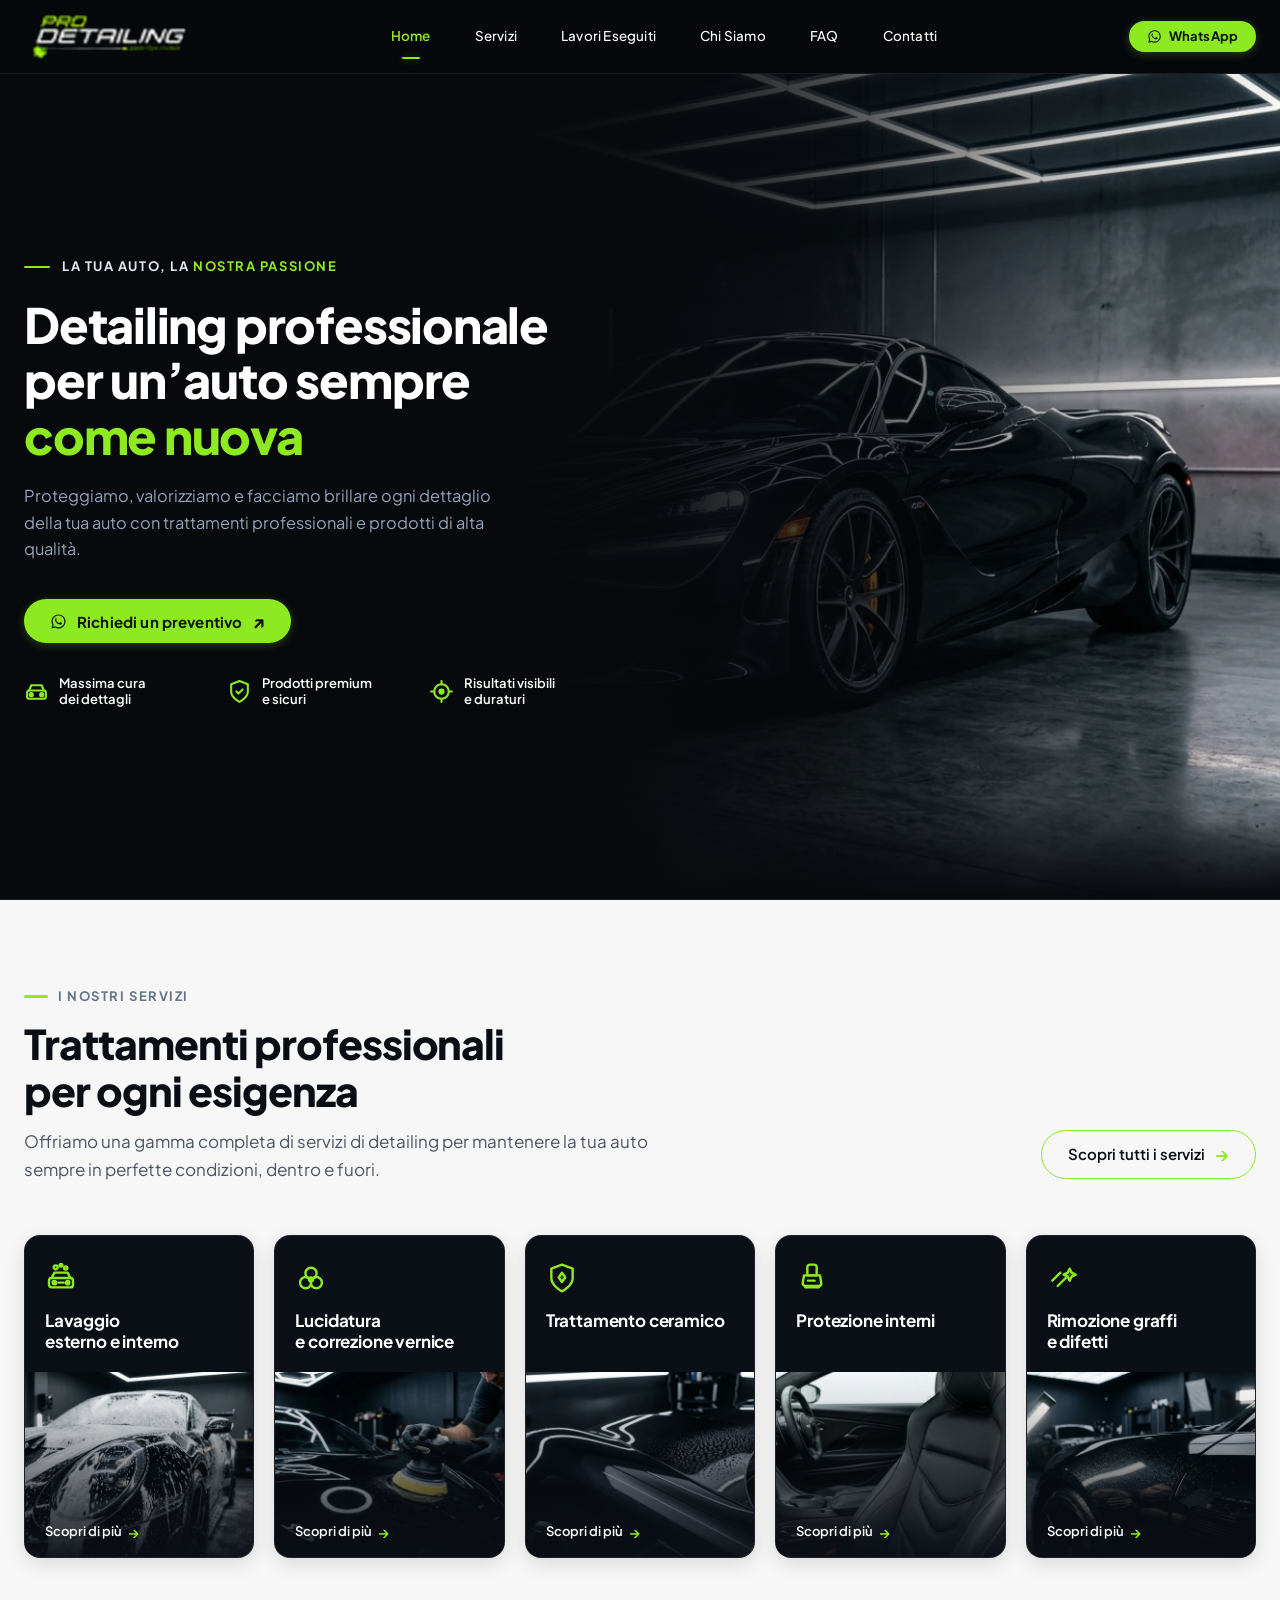
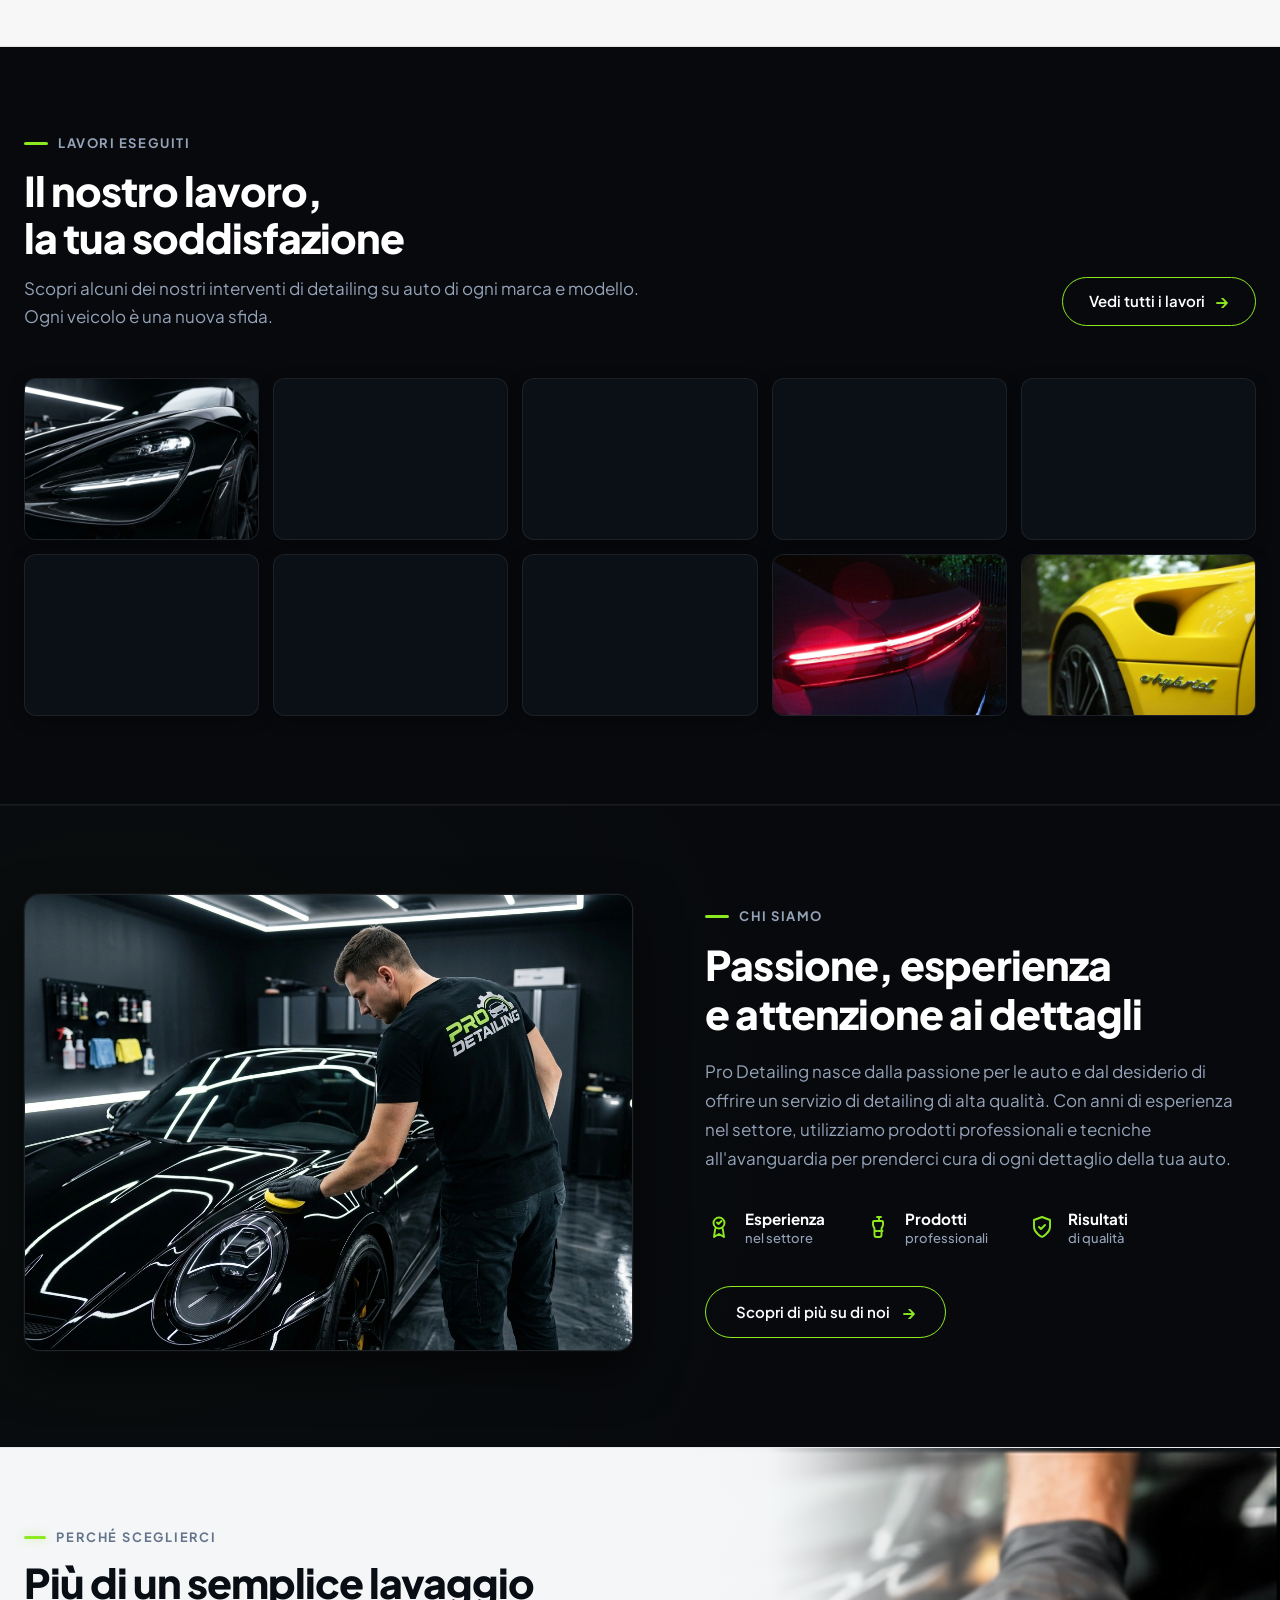
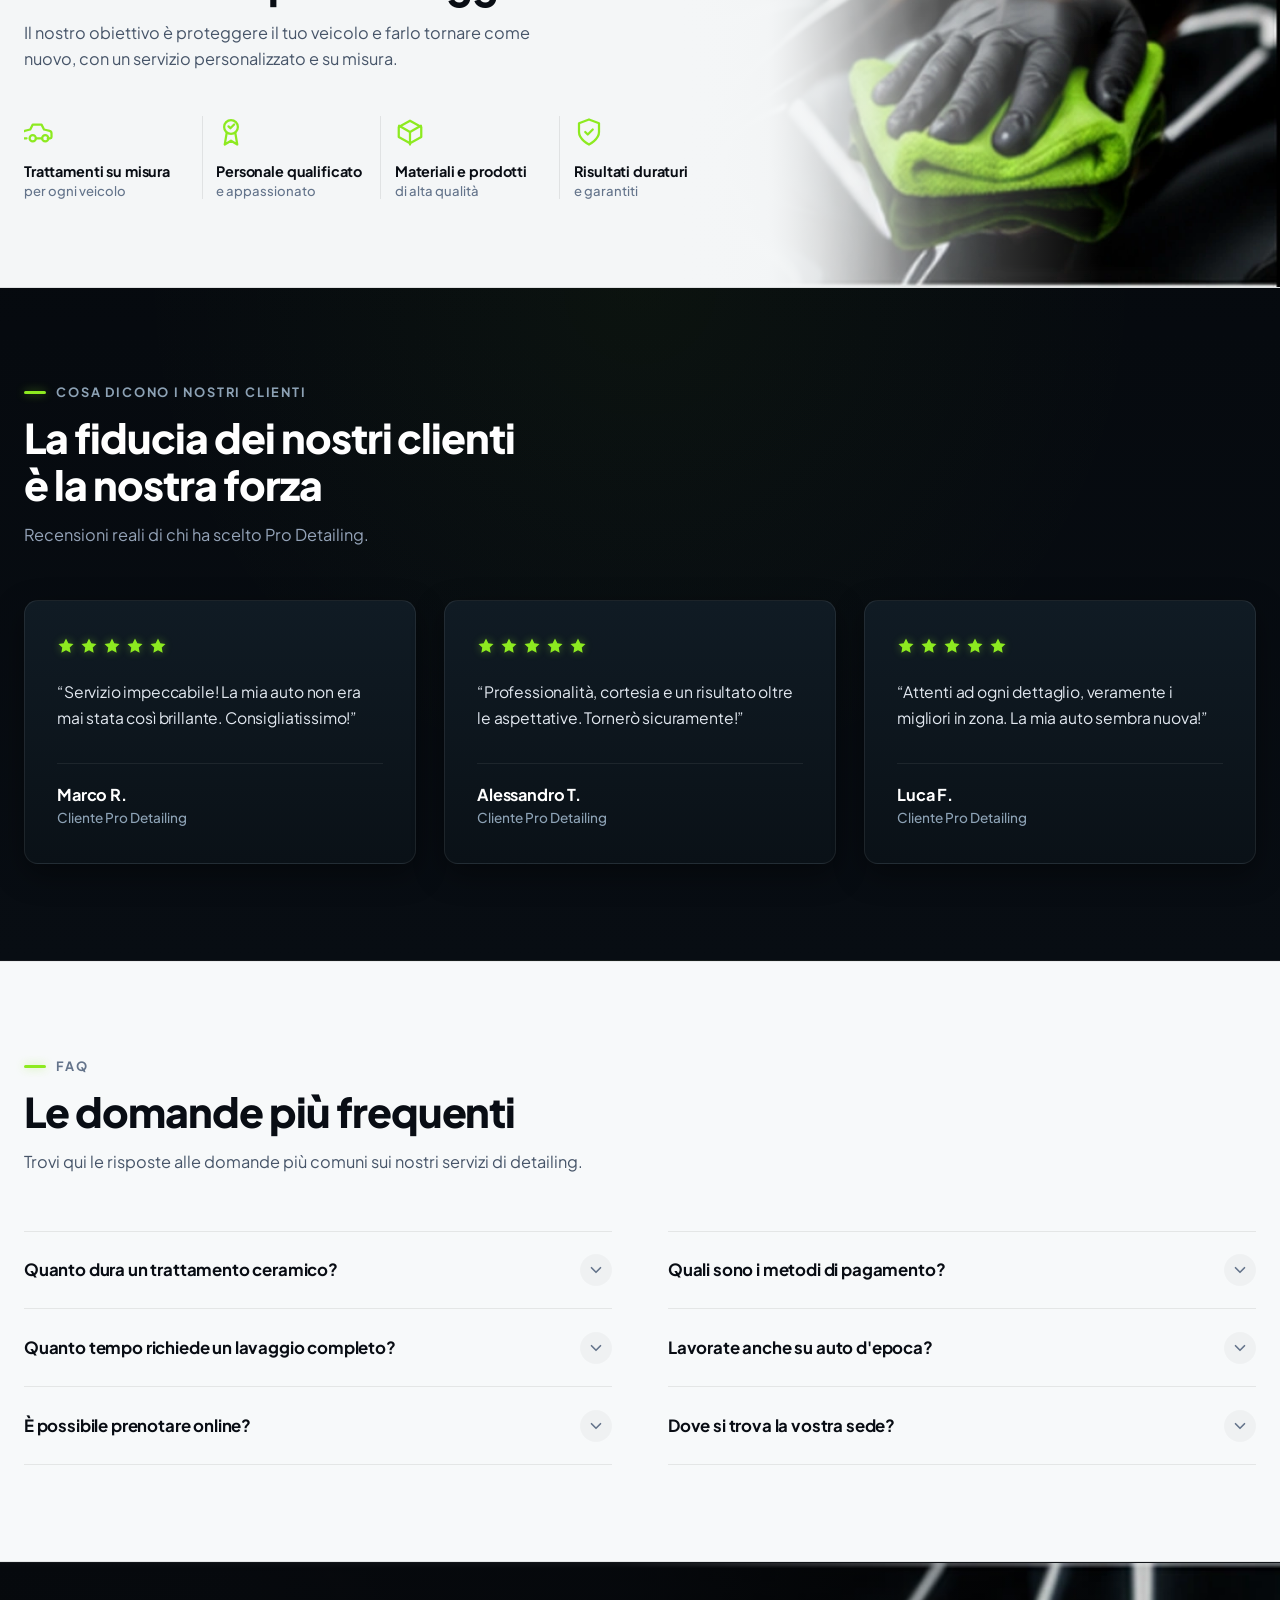
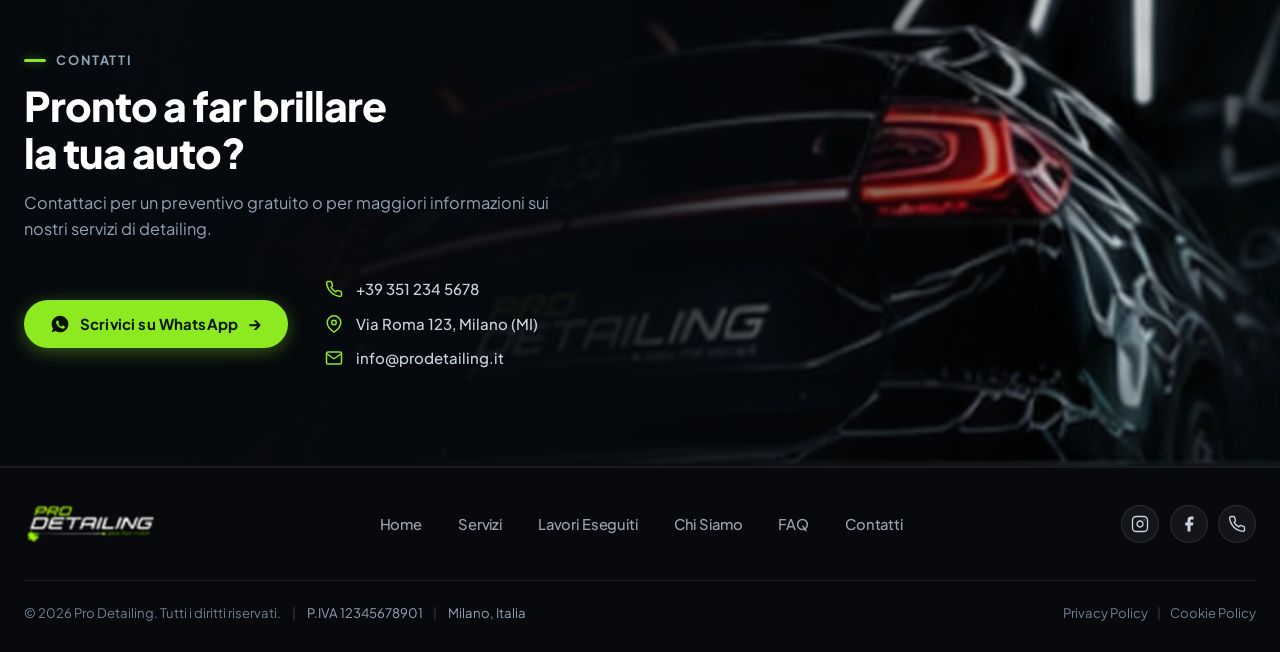
==== commit ac9a6306: "atualização do site, adição de imagensção do css" ====
--- a/index.html
+++ b/index.html
@@ -22,7 +22,7 @@
   <link href="https://fonts.googleapis.com/css2?family=Plus+Jakarta+Sans:ital,wght@0,400;0,500;0,600;0,700;0,800;1,800;1,900&display=swap" rel="stylesheet">
 
   <!-- Foglio di Stile Principale (con cache buster per aggiornamento immediato) -->
-  <link rel="stylesheet" href="css/style.css?v=10.3">
+  <link rel="stylesheet" href="css/style.css?v=10.4">
 </head>
 <body>
 
@@ -71,13 +71,11 @@
 
       <!-- 3. Azioni a Destra (Pulsante WhatsApp & Toggle Mobile) -->
       <div class="header-actions">
-        <!-- Pulsante WhatsApp (Configurabile in js/main.js) -->
+        <!-- Pulsante WhatsApp -->
         <a 
-          href="https://wa.me/390000000000" 
+          href="#" 
           class="btn-whatsapp" 
-          target="_blank" 
-          rel="noopener noreferrer" 
-          aria-label="Contattaci su WhatsApp (apre in una nuova scheda)"
+          aria-label="Contattaci su WhatsApp"
         >
           <svg class="icon-whatsapp" viewBox="0 0 24 24" aria-hidden="true">
             <path d="M12.04 2C6.58 2 2.13 6.45 2.13 11.91C2.13 13.66 2.59 15.36 3.45 16.86L2.05 22L7.3 20.62C8.75 21.41 10.38 21.83 12.04 21.83C17.5 21.83 21.95 17.38 21.95 11.92C21.95 9.27 20.92 6.78 19.05 4.91C17.18 3.03 14.69 2 12.04 2ZM12.05 3.67C14.25 3.67 16.31 4.53 17.87 6.09C19.42 7.65 20.28 9.72 20.28 11.92C20.28 16.46 16.59 20.15 12.04 20.15C10.56 20.15 9.11 19.76 7.85 19.01L7.55 18.83L4.44 19.65L5.27 16.61L5.07 16.3C4.24 14.98 3.81 13.47 3.81 11.91C3.81 7.37 7.5 3.67 12.05 3.67ZM8.53 7.33C8.37 7.33 8.1 7.39 7.87 7.64C7.65 7.89 7.02 8.48 7.02 9.68C7.02 10.88 7.9 12.03 8.02 12.19C8.14 12.35 9.73 14.81 12.18 15.86C12.76 16.11 13.22 16.27 13.57 16.38C14.16 16.57 14.7 16.54 15.12 16.48C15.59 16.41 16.57 15.89 16.77 15.31C16.98 14.74 16.98 14.25 16.92 14.14C16.86 14.03 16.7 13.97 16.45 13.85C16.2 13.72 14.98 13.12 14.75 13.04C14.53 12.95 14.36 12.91 14.2 13.16C14.03 13.4 13.57 13.97 13.43 14.14C13.29 14.3 13.15 14.32 12.9 14.2C12.65 14.07 11.61 13.73 10.37 12.63C9.41 11.77 8.76 10.71 8.57 10.39C8.38 10.06 8.55 9.89 8.68 9.76C8.79 9.64 8.93 9.46 9.06 9.31C9.18 9.16 9.22 9.06 9.3 8.9C9.39 8.73 9.34 8.59 9.28 8.47C9.22 8.35 8.72 7.13 8.53 6.64C8.33 6.17 8.14 6.23 8 6.22C7.86 6.22 7.7 6.21 7.53 6.21L8.53 7.33Z"/>
@@ -182,11 +180,9 @@
           <!-- CTA Principale WhatsApp -->
           <div class="hero-cta-wrapper">
             <a 
-              href="https://wa.me/390000000000" 
+              href="#" 
               class="btn-hero-cta btn-whatsapp" 
-              target="_blank" 
-              rel="noopener noreferrer" 
-              aria-label="Richiedi un preventivo su WhatsApp (apre in una nuova scheda)"
+              aria-label="Richiedi un preventivo su WhatsApp"
             >
               <svg class="icon-whatsapp" viewBox="0 0 24 24" aria-hidden="true">
                 <path d="M12.04 2C6.58 2 2.13 6.45 2.13 11.91C2.13 13.66 2.59 15.36 3.45 16.86L2.05 22L7.3 20.62C8.75 21.41 10.38 21.83 12.04 21.83C17.5 21.83 21.95 17.38 21.95 11.92C21.95 9.27 20.92 6.78 19.05 4.91C17.18 3.03 14.69 2 12.04 2ZM12.05 3.67C14.25 3.67 16.31 4.53 17.87 6.09C19.42 7.65 20.28 9.72 20.28 11.92C20.28 16.46 16.59 20.15 12.04 20.15C10.56 20.15 9.11 19.76 7.85 19.01L7.55 18.83L4.44 19.65L5.27 16.61L5.07 16.3C4.24 14.98 3.81 13.47 3.81 11.91C3.81 7.37 7.5 3.67 12.05 3.67ZM8.53 7.33C8.37 7.33 8.1 7.39 7.87 7.64C7.65 7.89 7.02 8.48 7.02 9.68C7.02 10.88 7.9 12.03 8.02 12.19C8.14 12.35 9.73 14.81 12.18 15.86C12.76 16.11 13.22 16.27 13.57 16.38C14.16 16.57 14.7 16.54 15.12 16.48C15.59 16.41 16.57 15.89 16.77 15.31C16.98 14.74 16.98 14.25 16.92 14.14C16.86 14.03 16.7 13.97 16.45 13.85C16.2 13.72 14.98 13.12 14.75 13.04C14.53 12.95 14.36 12.91 14.2 13.16C14.03 13.4 13.57 13.97 13.43 14.14C13.29 14.3 13.15 14.32 12.9 14.2C12.65 14.07 11.61 13.73 10.37 12.63C9.41 11.77 8.76 10.71 8.57 10.39C8.38 10.06 8.55 9.89 8.68 9.76C8.79 9.64 8.93 9.46 9.06 9.31C9.18 9.16 9.22 9.06 9.3 8.9C9.39 8.73 9.34 8.59 9.28 8.47C9.22 8.35 8.72 7.13 8.53 6.64C8.33 6.17 8.14 6.23 8 6.22C7.86 6.22 7.7 6.21 7.53 6.21L8.53 7.33Z"/>
@@ -906,14 +902,6 @@
               Recensioni reali di chi ha scelto Pro Detailing.
             </p>
           </div>
-
-          <!-- Pulsante di Azione a Destra: Leggi tutte le recensioni -->
-          <div class="recensioni-header-right">
-            <a href="#contatti" class="btn-recensioni-outline" aria-label="Leggi tutte le recensioni dei nostri clienti">
-              <span>Leggi tutte le recensioni</span>
-              <span class="btn-arrow" aria-hidden="true">&rarr;</span>
-            </a>
-          </div>
         </div>
 
         <!-- =====================================================================
@@ -1051,14 +1039,6 @@
             <p class="faq-description">
               Trovi qui le risposte alle domande più comuni sui nostri servizi di detailing.
             </p>
-          </div>
-
-          <!-- Pulsante di Azione a Destra: Tutte le FAQ -->
-          <div class="faq-header-right">
-            <a href="#contatti" class="btn-faq-outline" aria-label="Visualizza tutte le domande frequenti o richiedi supporto">
-              <span>Tutte le FAQ</span>
-              <span class="btn-arrow" aria-hidden="true">&rarr;</span>
-            </a>
           </div>
         </div>
 
@@ -1266,11 +1246,9 @@
             
             <!-- Bottone Primario WhatsApp (Mockup: Scrivici su WhatsApp ->) -->
             <a 
-              href="https://wa.me/390000000000?text=Buongiorno%20Pro%20Detailing%2C%20vorrei%20richiedere%20informazioni%20e%20un%20preventivo%20per%20la%20mia%20auto." 
+              href="#" 
               class="btn-whatsapp contatti-whatsapp-btn" 
               aria-label="Contattaci direttamente su WhatsApp per informazioni e preventivi"
-              target="_blank"
-              rel="noopener noreferrer"
             >
               <svg class="whatsapp-icon" width="20" height="20" viewBox="0 0 24 24" fill="currentColor" aria-hidden="true">
                 <path d="M12.031 2C6.495 2 2 6.495 2 12.031c0 1.956.562 3.869 1.631 5.518L2 22l4.613-1.602a9.98 9.98 0 0 0 5.418 1.564h.005c5.534 0 10.029-4.495 10.029-10.031C22.065 6.495 17.57 2 12.031 2zm5.877 14.195c-.244.688-1.42 1.32-1.956 1.378-.49.052-1.12.074-3.238-.804-2.548-1.056-4.184-3.66-4.312-3.83-.127-.17-1.03-1.372-1.03-2.617 0-1.244.653-1.855.885-2.108.232-.253.507-.317.676-.317.17 0 .338.002.486.01.159.008.37-.061.579.442.212.507.72 1.758.784 1.885.063.127.106.275.021.444-.085.17-.127.275-.254.423-.127.148-.267.33-.38.444-.127.127-.26.265-.112.518.148.254.657 1.082 1.41 1.752.969.865 1.785 1.134 2.039 1.261.254.127.402.106.55-.064.149-.169.635-.74.805-.994.169-.254.338-.212.571-.127.233.085 1.482.698 1.736.825.254.127.423.19.486.3.064.106.064.613-.18 1.301z"/>
@@ -1415,11 +1393,9 @@
 
           <!-- Bottone Circolare WhatsApp Verde (Identico al Mockup) -->
           <a 
-            href="https://wa.me/393512345678?text=Buongiorno%20Pro%20Detailing%2C%20vorrei%20richiedere%20informazioni%20e%20un%20preventivo%20per%20la%20mia%20auto." 
+            href="#" 
             class="btn-whatsapp footer-whatsapp-btn" 
-            target="_blank" 
-            rel="noopener noreferrer" 
-            aria-label="Contattaci direttamente su WhatsApp (apre in una nuova scheda)"
+            aria-label="Contattaci direttamente su WhatsApp"
           >
             <svg width="22" height="22" viewBox="0 0 24 24" fill="currentColor" aria-hidden="true">
               <path d="M12.031 2C6.495 2 2 6.495 2 12.031c0 1.956.562 3.869 1.631 5.518L2 22l4.613-1.602a9.98 9.98 0 0 0 5.418 1.564h.005c5.534 0 10.029-4.495 10.029-10.031C22.065 6.495 17.57 2 12.031 2zm5.877 14.195c-.244.688-1.42 1.32-1.956 1.378-.49.052-1.12.074-3.238-.804-2.548-1.056-4.184-3.66-4.312-3.83-.127-.17-1.03-1.372-1.03-2.617 0-1.244.653-1.855.885-2.108.232-.253.507-.317.676-.317.17 0 .338.002.486.01.159.008.37-.061.579.442.212.507.72 1.758.784 1.885.063.127.106.275.021.444-.085.17-.127.275-.254.423-.127.148-.267.33-.38.444-.127.127-.26.265-.112.518.148.254.657 1.082 1.41 1.752.969.865 1.785 1.134 2.039 1.261.254.127.402.106.55-.064.149-.169.635-.74.805-.994.169-.254.338-.212.571-.127.233.085 1.482.698 1.736.825.254.127.423.19.486.3.064.106.064.613-.18 1.301z"/>
@@ -1515,7 +1491,7 @@
   </div>
 
   <!-- Script Funzionale Header -->
-  <script src="js/main.js"></script>
+  <script src="js/main.js?v=2.0"></script>
 </body>
 </html>
 
--- a/css/style.css
+++ b/css/style.css
@@ -2315,10 +2315,10 @@
   margin: 0;
 }
 
-/* Bottone di Azione: Leggi tutte le recensioni */
-.recensioni-header-right {
-  flex-shrink: 0;
-  margin-bottom: 0.25rem;
+/* Bottone di Azione: Leggi tutte le recensioni (Rimosso da layout) */
+.recensioni-header-right,
+.btn-recensioni-outline {
+  display: none !important;
 }
 
 .btn-recensioni-outline {
@@ -2607,10 +2607,10 @@
   margin: 0;
 }
 
-/* Bottone di Azione Header: Tutte le FAQ */
-.faq-header-right {
-  flex-shrink: 0;
-  margin-bottom: 0.25rem;
+/* Bottone di Azione Header: Tutte le FAQ (Rimosso da layout) */
+.faq-header-right,
+.btn-faq-outline {
+  display: none !important;
 }
 
 .btn-faq-outline {
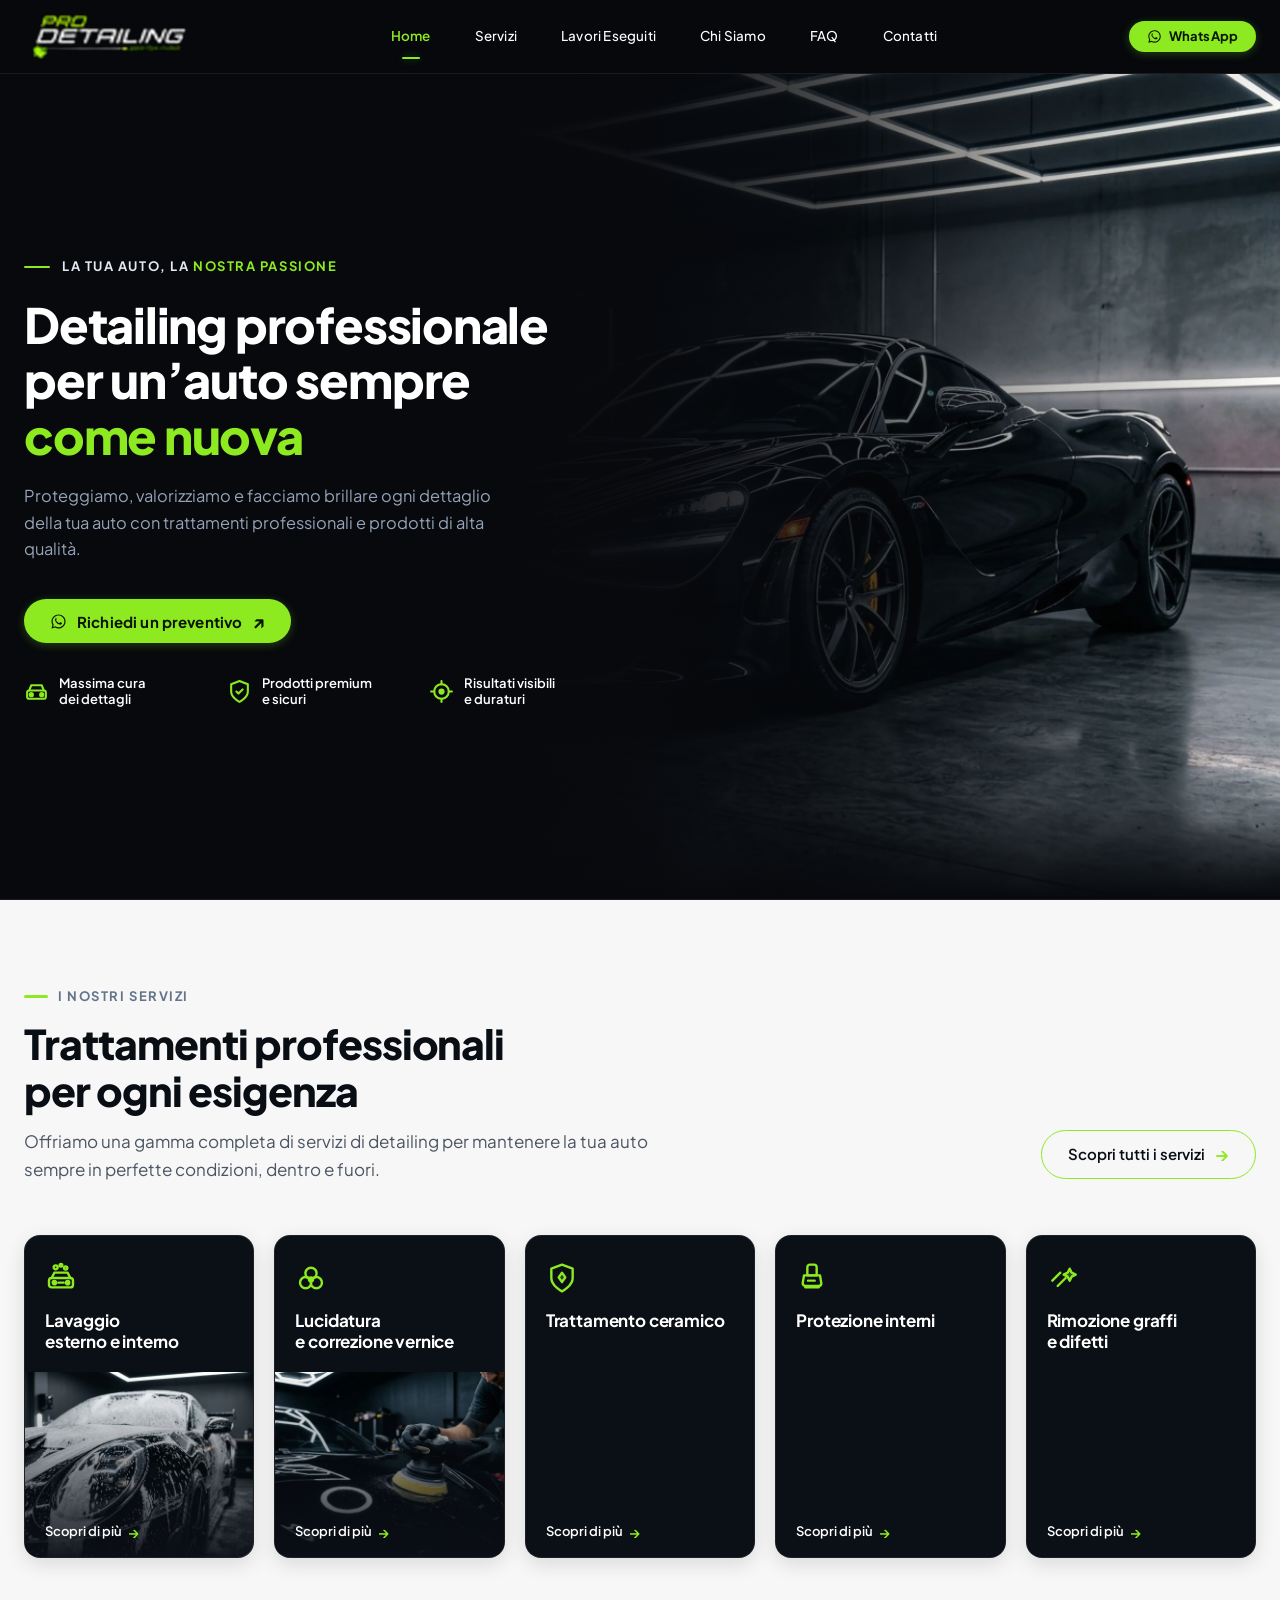
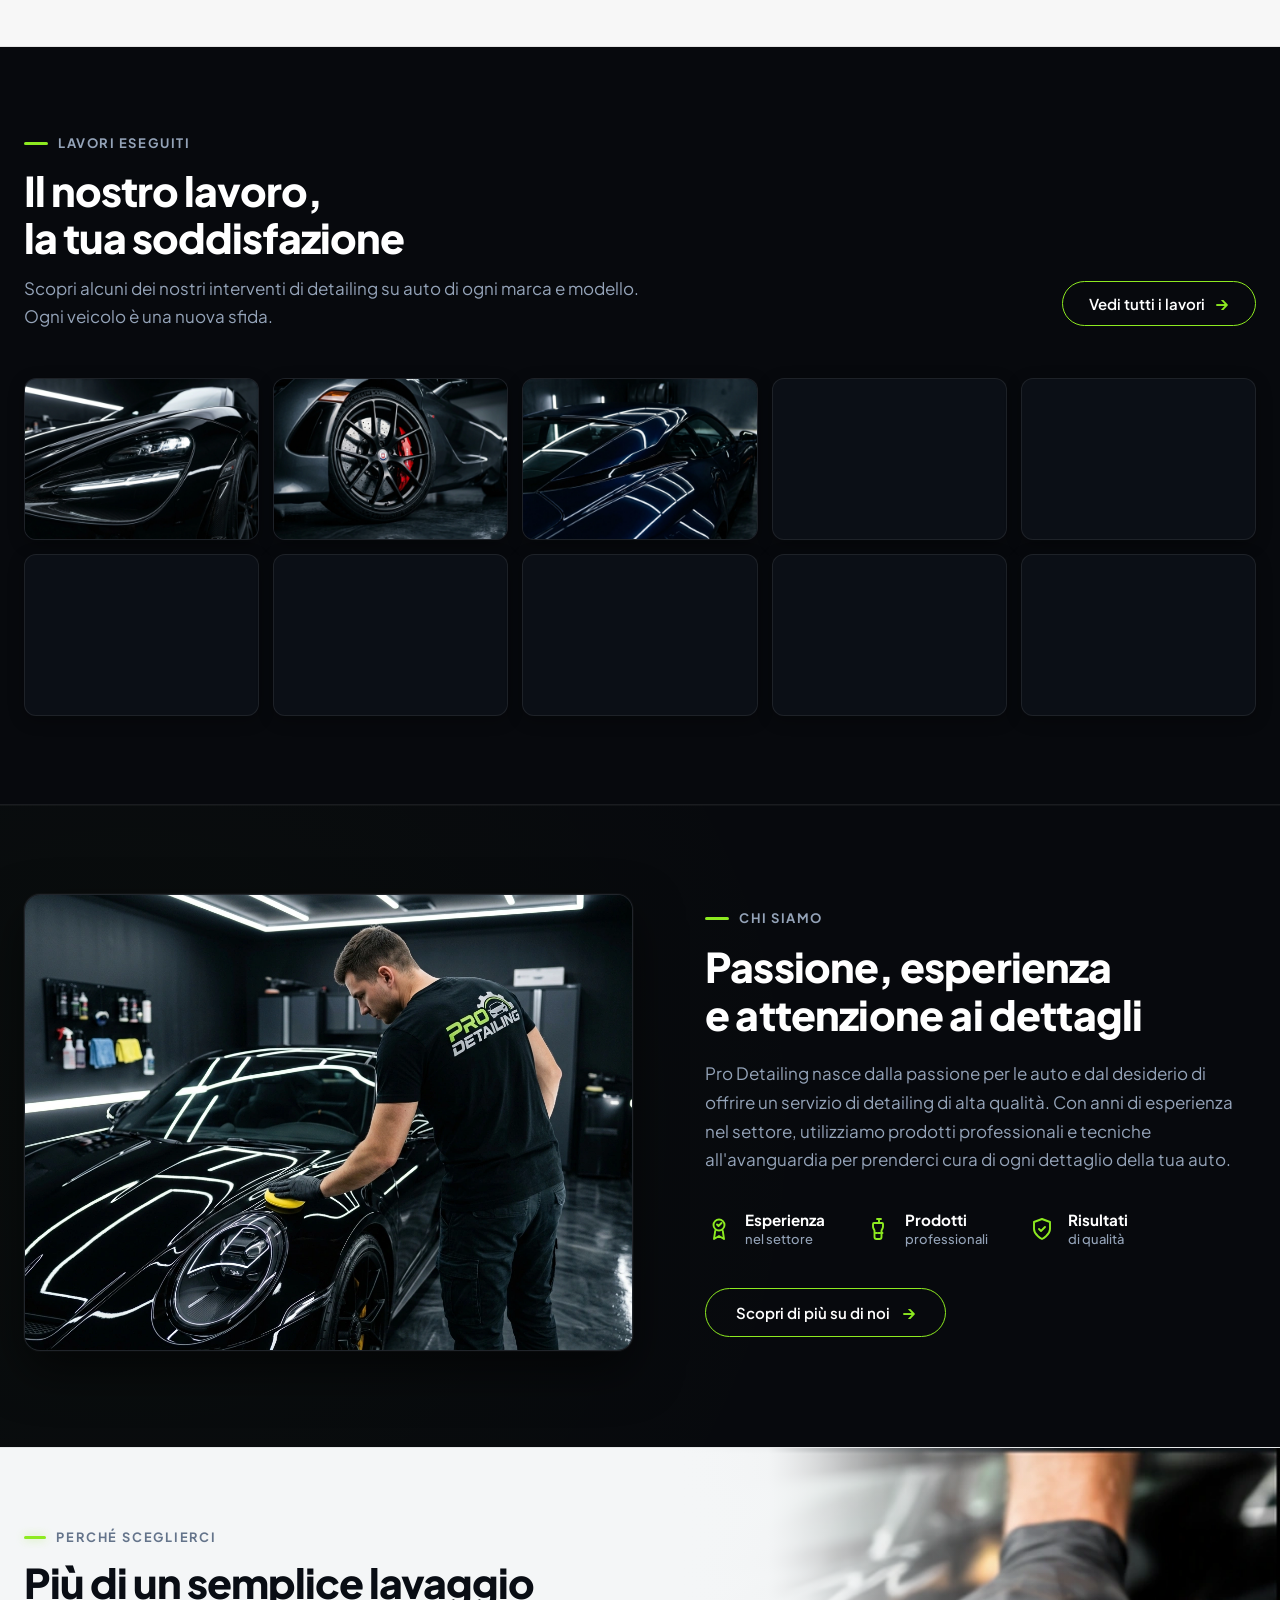
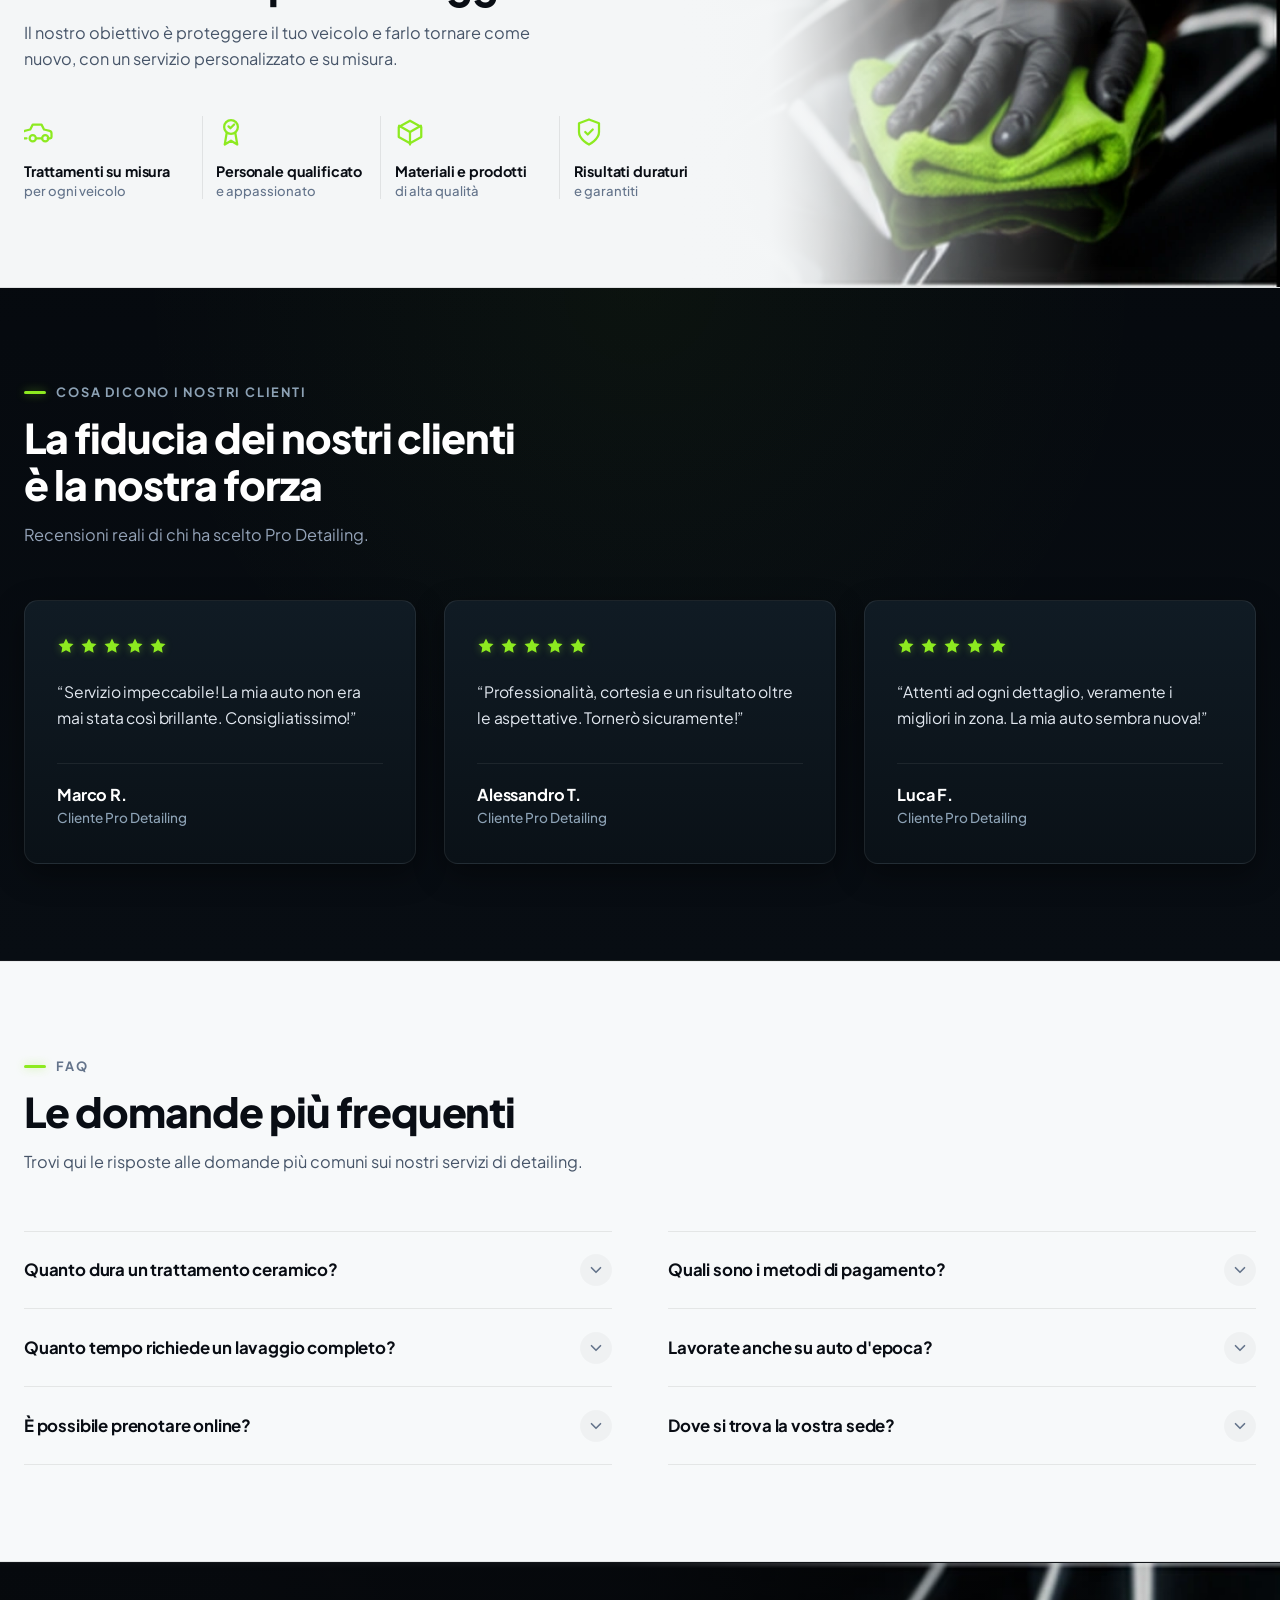
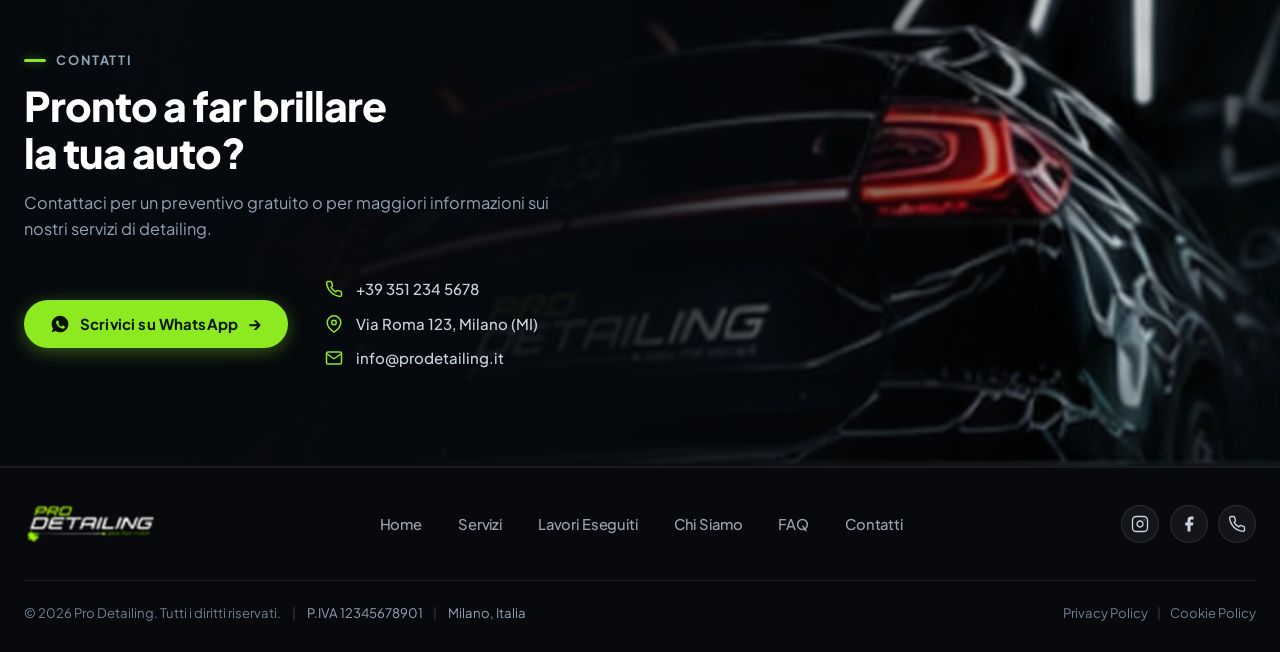
==== commit 0724f66e: "ULTIMA ATUALIZAÇÃO DO SITE" ====
--- a/index.html
+++ b/index.html
@@ -22,7 +22,7 @@
   <link href="https://fonts.googleapis.com/css2?family=Plus+Jakarta+Sans:ital,wght@0,400;0,500;0,600;0,700;0,800;1,800;1,900&display=swap" rel="stylesheet">
 
   <!-- Foglio di Stile Principale (con cache buster per aggiornamento immediato) -->
-  <link rel="stylesheet" href="css/style.css?v=10.4">
+  <link rel="stylesheet" href="css/style.css?v=10.5">
 </head>
 <body>
 
@@ -517,10 +517,17 @@
           </div>
 
           <div class="lavori-header-action">
-            <a href="#lavori" class="btn-lavori-outline" aria-label="Visualizza tutti gli interventi eseguiti">
+            <button 
+              type="button" 
+              class="btn-lavori-outline" 
+              data-modal="lavori-modal" 
+              aria-haspopup="dialog" 
+              aria-controls="lavori-modal" 
+              aria-label="Visualizza tutti gli interventi e servizi di detailing"
+            >
               <span>Vedi tutti i lavori</span>
               <span class="btn-arrow" aria-hidden="true">&rarr;</span>
-            </a>
+            </button>
           </div>
         </div>
 
@@ -753,10 +760,17 @@
 
           <!-- Pulsante Istituzionale Outline Verde -->
           <div class="chi-siamo-action">
-            <a href="#chi-siamo" class="btn-chi-siamo-outline" aria-label="Scopri di più sulla nostra storia e professionalità">
+            <button 
+              type="button" 
+              class="btn-chi-siamo-outline" 
+              data-modal="chi-siamo-modal" 
+              aria-haspopup="dialog" 
+              aria-controls="chi-siamo-modal" 
+              aria-label="Scopri di più sulla nostra storia, certificazioni e metodo di detailing"
+            >
               <span>Scopri di più su di noi</span>
               <span class="btn-arrow" aria-hidden="true">&rarr;</span>
-            </a>
+            </button>
           </div>
 
         </div>
@@ -1436,6 +1450,358 @@
   </footer>
 
   <!-- =========================================================================
+       MODALE 1: LAVORI ESEGUITI & CATALOGO SERVIZI COMPLETO
+       Trigger: Pulsante 'Vedi tutti i lavori' nella sezione Lavori Eseguiti
+       ========================================================================= -->
+  <div id="lavori-modal" class="site-modal-overlay" role="dialog" aria-modal="true" aria-labelledby="lavori-modal-title" aria-describedby="lavori-modal-desc" aria-hidden="true">
+    <div class="site-modal-card site-modal-card-lg">
+      
+      <!-- Header Modale con Titolo e Pulsante di Chiusura -->
+      <div class="site-modal-header">
+        <div class="site-modal-header-text">
+          <div class="site-modal-eyebrow">
+            <span class="site-modal-eyebrow-bar" aria-hidden="true"></span>
+            <span class="site-modal-eyebrow-text">LAVORI ESEGUITI & CATALOGO SERVIZI</span>
+          </div>
+          <h3 id="lavori-modal-title" class="site-modal-title">I Nostri Servizi & Interventi di Detailing</h3>
+          <p id="lavori-modal-desc" class="site-modal-subtitle">
+            Dalla decontaminazione approfondita ai trattamenti nanoceramici fino al ripristino di interni e carrozzeria: scopri ogni nostro trattamento d'eccellenza.
+          </p>
+        </div>
+        <button type="button" class="site-modal-close" aria-label="Chiudi catalogo lavori e servizi" data-modal-close>
+          <svg width="20" height="20" viewBox="0 0 24 24" fill="none" stroke="currentColor" stroke-width="2.2" stroke-linecap="round" stroke-linejoin="round" aria-hidden="true">
+            <line x1="18" y1="6" x2="6" y2="18"></line>
+            <line x1="6" y1="6" x2="18" y2="18"></line>
+          </svg>
+        </button>
+      </div>
+
+      <!-- Corpo Scorrevole con Griglia Completa dei Servizi -->
+      <div class="site-modal-body">
+        
+        <div class="modal-services-grid">
+          
+          <!-- Servizio 1: Lavaggio Specialistico -->
+          <article class="modal-service-card">
+            <div class="modal-service-media">
+              <img src="assets/images/servizio-lavaggio.webp" alt="Lavaggio esterno e interno professionale" loading="lazy" width="480" height="320">
+              <span class="modal-service-badge">Esterni & Interni</span>
+            </div>
+            <div class="modal-service-content">
+              <h4 class="modal-service-title">Lavaggio Specialistico & Decontaminazione</h4>
+              <p class="modal-service-desc">
+                Lavaggio manuale accurato con tecnica a due secchi, shampoo a pH bilanciato e decontaminazione chimica/meccanica completa da residui ferrosi e catrame.
+              </p>
+              <ul class="modal-service-features" role="list">
+                <li>Tecnica antigraffio a 2 secchi con guanti in lana d'agnello</li>
+                <li>Decontaminazione chimica con deironizzante su carrozzeria e cerchi</li>
+                <li>Asciugatura a contatto zero con aria calda filtrata ad alta pressione</li>
+              </ul>
+            </div>
+          </article>
+
+          <!-- Servizio 2: Lucidatura & Correzione Vernice -->
+          <article class="modal-service-card">
+            <div class="modal-service-media">
+              <img src="assets/images/servizio-lucidatura.webp" alt="Lucidatura professionale e correzione vernice" loading="lazy" width="480" height="320">
+              <span class="modal-service-badge">Carrozzeria a Specchio</span>
+            </div>
+            <div class="modal-service-content">
+              <h4 class="modal-service-title">Lucidatura Multistadio & Correzione</h4>
+              <p class="modal-service-desc">
+                Eliminazione fino al 95% di swirl, micrograffi, ologrammi e ossidazione, ripristinando una profondità di colore limpida e una lucentezza a specchio.
+              </p>
+              <ul class="modal-service-features" role="list">
+                <li>Rilievo dello spessore vernice con spessimetro digitale micrometrico</li>
+                <li>Processo multistadio con compound abrasivi calibrati e paste da finitura</li>
+                <li>Eliminazione definitiva dei difetti senza l'uso di cere riempitive</li>
+              </ul>
+            </div>
+          </article>
+
+          <!-- Servizio 3: Trattamento Ceramico -->
+          <article class="modal-service-card">
+            <div class="modal-service-media">
+              <img src="assets/images/servizio-ceramico.webp" alt="Applicazione trattamento nanoceramico 9H" loading="lazy" width="480" height="320">
+              <span class="modal-service-badge">Protezione 3-5 Anni</span>
+            </div>
+            <div class="modal-service-content">
+              <h4 class="modal-service-title">Trattamento Nanoceramico 9H</h4>
+              <p class="modal-service-desc">
+                Rivestimento ceramico ultra-resistente che si ancora a livello molecolare al trasparente, creando uno scudo idrofobico contro agenti atmosferici e raggi UV.
+              </p>
+              <ul class="modal-service-features" role="list">
+                <li>Eccezionale effetto idrofobico: acqua e sporco scivolano via all'istante</li>
+                <li>Protezione da piogge acide, deiezioni di volatili e resine vegetali</li>
+                <li>Certificato di applicazione e garanzia scritta di durabilità nel tempo</li>
+              </ul>
+            </div>
+          </article>
+
+          <!-- Servizio 4: Protezione Interni -->
+          <article class="modal-service-card">
+            <div class="modal-service-media">
+              <img src="assets/images/servizio-interni.webp" alt="Cura e protezione interni in pelle e tessuto" loading="lazy" width="480" height="320">
+              <span class="modal-service-badge">Interni di Lusso</span>
+            </div>
+            <div class="modal-service-content">
+              <h4 class="modal-service-title">Detox, Igenizzazione & Cura Pelle</h4>
+              <p class="modal-service-desc">
+                Trattamento di ringiovanimento dell'abitacolo con smacchiatura tessuti a vapore, sanificazione profonda e idratazione protettiva della pelle.
+              </p>
+              <ul class="modal-service-features" role="list">
+                <li>Smacchiatura a iniezione-estrazione su moquette, cielo e sedili</li>
+                <li>Pulizia e nutrimento della pelle con ripristino dell'opacità originale di fabbrica</li>
+                <li>Trattamento protettivo antimacchia e anti-UV su tutti i materiali</li>
+              </ul>
+            </div>
+          </article>
+
+          <!-- Servizio 5: Rimozione Graffi -->
+          <article class="modal-service-card">
+            <div class="modal-service-media">
+              <img src="assets/images/servizio-rimozione-graffi.webp" alt="Rimozione graffi isolati e spot repair" loading="lazy" width="480" height="320">
+              <span class="modal-service-badge">Precisione Millimetrica</span>
+            </div>
+            <div class="modal-service-content">
+              <h4 class="modal-service-title">Rimozione Graffi & Spot Repair</h4>
+              <p class="modal-service-desc">
+                Interventi mirati di levigatura a umido e micro-lucidatura su graffi isolati e segni localizzati, evitando costose riverniciature del pannello.
+              </p>
+              <ul class="modal-service-features" role="list">
+                <li>Carteggiatura selettiva fine per livellare l'incisione del graffio</li>
+                <li>Preservazione del trasparente originale (verniciatura OEM originale)</li>
+                <li>Lucidatura ottica per un perfetto accordo visivo con il resto dell'auto</li>
+              </ul>
+            </div>
+          </article>
+
+          <!-- Servizio 6: Rigenerazione Fari -->
+          <article class="modal-service-card">
+            <div class="modal-service-media">
+              <img src="assets/images/lavori-faro-auto.webp" alt="Rigenerazione fari opacizzati a LED e Xeno" loading="lazy" width="480" height="320">
+              <span class="modal-service-badge">Gruppi Ottici & Sicurezza</span>
+            </div>
+            <div class="modal-service-content">
+              <h4 class="modal-service-title">Rigenerazione & Sigillatura Fari</h4>
+              <p class="modal-service-desc">
+                Ripristino della perfetta trasparenza dei fari ingialliti o ossidati con sigillatura anti-UV a lunga durata per la massima visibilità notturna.
+              </p>
+              <ul class="modal-service-features" role="list">
+                <li>Asportazione meccanica dello strato di policarbonato degradato</li>
+                <li>Lucidatura ottica progressiva fino alla totale trasparenza cristallina</li>
+                <li>Applicazione di coating UV permanente per evitare futuri ingiallimenti</li>
+              </ul>
+            </div>
+          </article>
+
+          <!-- Servizio 7: Dettaglio Cerchi & Pinze Freno -->
+          <article class="modal-service-card">
+            <div class="modal-service-media">
+              <img src="assets/images/lavori-cerchio-freno.webp" alt="Dettaglio e protezione ceramica per cerchi e pinze freno" loading="lazy" width="480" height="320">
+              <span class="modal-service-badge">Ruote & Alte Temperature</span>
+            </div>
+            <div class="modal-service-content">
+              <h4 class="modal-service-title">Dettaglio Cerchi & Pinze Freno</h4>
+              <p class="modal-service-desc">
+                Pulizia millimetrica del canale interno ed esterno del cerchio e applicazione di coating ceramico specifico per resistere al calore dei freni.
+              </p>
+              <ul class="modal-service-features" role="list">
+                <li>Eliminazione totale della polvere di ferodo incrostata nel canale</li>
+                <li>Protezione nanoceramica resistente fino a temperature di 700°C</li>
+                <li>Facilità estrema di pulizia futura con semplice getto d'acqua</li>
+              </ul>
+            </div>
+          </article>
+
+          <!-- Servizio 8: Finitura Supercar & Showcar -->
+          <article class="modal-service-card">
+            <div class="modal-service-media">
+              <img src="assets/images/lavori-auto-blu.webp" alt="Preparazione da concorso e supercar detailing" loading="lazy" width="480" height="320">
+              <span class="modal-service-badge">Concorso d'Eleganza</span>
+            </div>
+            <div class="modal-service-content">
+              <h4 class="modal-service-title">Pacchetto Completo Supercar & Showcar</h4>
+              <p class="modal-service-desc">
+                Trattamento globale riservato a supercar, auto di lusso e veicoli da collezione per presentare il veicolo in condizioni impeccabili da esposizione.
+              </p>
+              <ul class="modal-service-features" role="list">
+                <li>Oltre 35-45 ore di lavoro manuale scrupoloso da detailer certificato</li>
+                <li>Cura di vano motore, guarnizioni, profili aerodinamici e scarichi</li>
+                <li>Book fotografico in alta risoluzione con report di lavorazione</li>
+              </ul>
+            </div>
+          </article>
+
+        </div>
+
+        <!-- Banner CTA Finale del Pop-up -->
+        <div class="modal-cta-box">
+          <div class="modal-cta-text">
+            <h5>Vuoi regalare alla tua auto un trattamento di eccellenza?</h5>
+            <p>Contattaci per una consulenza e un preventivo personalizzato su misura per il tuo veicolo.</p>
+          </div>
+          <a href="#contatti" class="btn-modal-cta">
+            <span>Richiedi un preventivo</span>
+            <span class="btn-arrow" aria-hidden="true">&rarr;</span>
+          </a>
+        </div>
+
+      </div>
+
+    </div>
+  </div>
+
+  <!-- =========================================================================
+       MODALE 2: CHI SIAMO - STORIA, FILOSOFIA & METODO
+       Trigger: Pulsante 'Scopri di più su di noi' nella sezione Chi Siamo
+       ========================================================================= -->
+  <div id="chi-siamo-modal" class="site-modal-overlay" role="dialog" aria-modal="true" aria-labelledby="chi-siamo-modal-title" aria-describedby="chi-siamo-modal-desc" aria-hidden="true">
+    <div class="site-modal-card site-modal-card-md">
+      
+      <!-- Header Modale con Titolo e Pulsante di Chiusura -->
+      <div class="site-modal-header">
+        <div class="site-modal-header-text">
+          <div class="site-modal-eyebrow">
+            <span class="site-modal-eyebrow-bar" aria-hidden="true"></span>
+            <span class="site-modal-eyebrow-text">PRO DETAILING | LA NOSTRA STORIA</span>
+          </div>
+          <h3 id="chi-siamo-modal-title" class="site-modal-title">Eccellenza, Rigore e Passione Artigianale</h3>
+          <p id="chi-siamo-modal-desc" class="site-modal-subtitle">
+            Scopri come trasformiamo ogni trattamento in una vera opera di valorizzazione e protezione per la tua automobile.
+          </p>
+        </div>
+        <button type="button" class="site-modal-close" aria-label="Chiudi approfondimento Chi Siamo" data-modal-close>
+          <svg width="20" height="20" viewBox="0 0 24 24" fill="none" stroke="currentColor" stroke-width="2.2" stroke-linecap="round" stroke-linejoin="round" aria-hidden="true">
+            <line x1="18" y1="6" x2="6" y2="18"></line>
+            <line x1="6" y1="6" x2="18" y2="18"></line>
+          </svg>
+        </button>
+      </div>
+
+      <!-- Corpo Scorrevole con Approfondimento Istituzionale -->
+      <div class="site-modal-body">
+        
+        <!-- Hero Card con Foto del Detailer e Citazione -->
+        <div class="modal-about-hero">
+          <img src="assets/images/chi-siamo-detailer.webp" alt="Il master detailer di Pro Detailing al lavoro con passione e precisione" class="modal-about-img" loading="lazy" width="760" height="420">
+          <div class="modal-about-hero-overlay">
+            <blockquote class="modal-about-quote">
+              &ldquo;Il detailing non è un semplice lavaggio: è rispetto chirurgico per le superfici, scienza chimica applicata e dedizione assoluta alla perfezione.&rdquo;
+            </blockquote>
+          </div>
+        </div>
+
+        <!-- Paragrafi Narrativi -->
+        <div class="modal-about-story">
+          <h4>La Nascita di Pro Detailing</h4>
+          <p>
+            Pro Detailing nasce a Milano dal connubio tra una passione viscerale per il mondo dei motori e la determinazione di portare in Italia i più rigorosi standard del car detailing internazionale.
+          </p>
+          <p>
+            Ogni vettura che varca la soglia del nostro studio non è considerata un semplice mezzo di trasporto, ma un capolavoro di design, ingegneria ed emozione. Il nostro obiettivo è riportare ogni superficie — carrozzeria, cerchi, vetri e rivestimenti interni — a uno stato di conservazione superiore a quello del giorno di consegna in concessionaria.
+          </p>
+        </div>
+
+        <!-- I 4 Pilastri del Nostro Laboratorio -->
+        <div class="modal-pillars-grid">
+          
+          <div class="modal-pillar-item">
+            <div class="modal-pillar-icon" aria-hidden="true">
+              <svg width="24" height="24" viewBox="0 0 24 24" fill="none" stroke="currentColor" stroke-width="2" stroke-linecap="round" stroke-linejoin="round">
+                <circle cx="12" cy="12" r="4"/>
+                <path d="M12 2v2"/><path d="M12 20v2"/>
+                <path d="m4.93 4.93 1.41 1.41"/><path d="m17.66 17.66 1.41 1.41"/>
+                <path d="M2 12h2"/><path d="M20 12h2"/>
+                <path d="m6.34 17.66-1.41 1.41"/><path d="m19.07 4.93-1.41 1.41"/>
+              </svg>
+            </div>
+            <div class="modal-pillar-text">
+              <h5>Illuminazione Specialistica Solare</h5>
+              <p>Illuminazione a LED calibrata ad altissimo indice CRI 98+ per individuare ogni singolo difetto invisibile alla luce comune.</p>
+            </div>
+          </div>
+
+          <div class="modal-pillar-item">
+            <div class="modal-pillar-icon" aria-hidden="true">
+              <svg width="24" height="24" viewBox="0 0 24 24" fill="none" stroke="currentColor" stroke-width="2" stroke-linecap="round" stroke-linejoin="round">
+                <path d="M12 22s8-4 8-10V5l-8-3-8 3v7c0 6 8 10 8 10z"/>
+                <path d="m9 12 2 2 4-4"/>
+              </svg>
+            </div>
+            <div class="modal-pillar-text">
+              <h5>Certificazioni & Chimica d'Élite</h5>
+              <p>Prodotti professionali nanometrici testati, biodegradabili, pH controllato e sicuri su trasparenti ultra-delicati.</p>
+            </div>
+          </div>
+
+          <div class="modal-pillar-item">
+            <div class="modal-pillar-icon" aria-hidden="true">
+              <svg width="24" height="24" viewBox="0 0 24 24" fill="none" stroke="currentColor" stroke-width="2" stroke-linecap="round" stroke-linejoin="round">
+                <circle cx="6" cy="6" r="3"/><circle cx="6" cy="18" r="3"/>
+                <line x1="20" y1="4" x2="8.12" y2="15.88"/>
+                <line x1="14.47" y1="14.48" x2="20" y2="20"/>
+                <line x1="8.12" y1="8.12" x2="12" y2="12"/>
+              </svg>
+            </div>
+            <div class="modal-pillar-text">
+              <h5>Approccio Sartoriale su Misura</h5>
+              <p>Ogni intervento parte da una diagnosi con spessimetro digitale: niente soluzioni standardizzate, ma piani mirati sul singolo veicolo.</p>
+            </div>
+          </div>
+
+          <div class="modal-pillar-item">
+            <div class="modal-pillar-icon" aria-hidden="true">
+              <svg width="24" height="24" viewBox="0 0 24 24" fill="none" stroke="currentColor" stroke-width="2" stroke-linecap="round" stroke-linejoin="round">
+                <path d="M14 2H6a2 2 0 0 0-2 2v16a2 2 0 0 0 2 2h12a2 2 0 0 0 2-2V8z"/>
+                <polyline points="14 2 14 8 20 8"/>
+                <line x1="16" y1="13" x2="8" y2="13"/>
+                <line x1="16" y1="17" x2="8" y2="17"/>
+                <polyline points="10 9 9 9 8 9"/>
+              </svg>
+            </div>
+            <div class="modal-pillar-text">
+              <h5>Garanzia Scritta & Trasparenza</h5>
+              <p>Report completo delle lavorazioni, consulenza post-trattamento e linee guida chiare per preservare il valore dell'auto negli anni.</p>
+            </div>
+          </div>
+
+        </div>
+
+        <!-- 3 Metriche Evidenziate -->
+        <div class="modal-metrics-row">
+          <div class="modal-metric-card">
+            <span class="modal-metric-num">+500</span>
+            <span class="modal-metric-label">Veicoli Rigenerati</span>
+          </div>
+          <div class="modal-metric-card">
+            <span class="modal-metric-num">100%</span>
+            <span class="modal-metric-label">Dedizione Artigianale</span>
+          </div>
+          <div class="modal-metric-card">
+            <span class="modal-metric-num">5 Anni</span>
+            <span class="modal-metric-label">Garanzia Ceramica</span>
+          </div>
+        </div>
+
+        <!-- Banner CTA Finale -->
+        <div class="modal-cta-box">
+          <div class="modal-cta-text">
+            <h5>Vuoi affidare la tua auto a chi la ama quanto te?</h5>
+            <p>Contattaci per una consulenza diretta o per prenotare una visita in studio.</p>
+          </div>
+          <a href="#contatti" class="btn-modal-cta">
+            <span>Contattaci per una consulenza</span>
+            <span class="btn-arrow" aria-hidden="true">&rarr;</span>
+          </a>
+        </div>
+
+      </div>
+
+    </div>
+  </div>
+
+  <!-- =========================================================================
        MODALI INFORMATIVE POLICY (GDPR & COOKIE COMPLIANCE)
        Accessibili da tastiera, con focus trap e chiusura tramite ESC o click overlay.
        ========================================================================= -->
@@ -1491,7 +1857,7 @@
   </div>
 
   <!-- Script Funzionale Header -->
-  <script src="js/main.js?v=2.0"></script>
+  <script src="js/main.js?v=2.1"></script>
 </body>
 </html>
 
--- a/css/style.css
+++ b/css/style.css
@@ -3455,6 +3455,570 @@
   margin: 0 0 1rem 0;
 }
 
+/* Reset per bottoni trigger modali */
+button.btn-lavori-outline,
+button.btn-chi-siamo-outline {
+  font-family: inherit;
+  border-style: solid;
+}
+
+/* ==========================================================================
+   19. MODALI INTERATTIVI PREMIUM (Lavori Eseguiti & Chi Siamo)
+   Design coordinato con l'identità del brand: scuro, elegante, accenti verde-limone
+   Responsive per Notebook, Tablet e Mobile
+   ========================================================================== */
+
+/* Overlay a tutto schermo con sfocatura e transizione morbida */
+.site-modal-overlay {
+  position: fixed;
+  inset: 0;
+  background-color: rgba(3, 7, 12, 0.85);
+  backdrop-filter: blur(12px);
+  -webkit-backdrop-filter: blur(12px);
+  z-index: 2000;
+  display: flex;
+  align-items: center;
+  justify-content: center;
+  padding: 1.5rem;
+  opacity: 0;
+  visibility: hidden;
+  pointer-events: none;
+  transition: opacity 0.28s cubic-bezier(0.16, 1, 0.3, 1), visibility 0.28s ease;
+}
+
+.site-modal-overlay.is-active {
+  opacity: 1;
+  visibility: visible;
+  pointer-events: auto;
+}
+
+/* Card Modale Principale */
+.site-modal-card {
+  position: relative;
+  background: linear-gradient(165deg, #0e141e 0%, #080c12 100%);
+  border: 1px solid rgba(255, 255, 255, 0.1);
+  border-radius: 20px;
+  width: 100%;
+  max-height: 88vh;
+  display: flex;
+  flex-direction: column;
+  box-shadow: 0 25px 70px rgba(0, 0, 0, 0.85), 0 0 0 1px rgba(141, 234, 32, 0.15);
+  overflow: hidden;
+  transform: scale(0.95) translateY(18px);
+  transition: transform 0.32s cubic-bezier(0.16, 1, 0.3, 1);
+}
+
+.site-modal-overlay.is-active .site-modal-card {
+  transform: scale(1) translateY(0);
+}
+
+.site-modal-card-lg {
+  max-width: 960px;
+}
+
+.site-modal-card-md {
+  max-width: 820px;
+}
+
+/* Header Sticky della Modale */
+.site-modal-header {
+  position: sticky;
+  top: 0;
+  z-index: 10;
+  background: rgba(11, 16, 24, 0.95);
+  backdrop-filter: blur(14px);
+  -webkit-backdrop-filter: blur(14px);
+  border-bottom: 1px solid rgba(255, 255, 255, 0.08);
+  padding: 1.35rem 1.75rem 1.25rem 1.75rem;
+  display: flex;
+  justify-content: space-between;
+  align-items: flex-start;
+  gap: 1.25rem;
+}
+
+.site-modal-header-text {
+  flex: 1;
+}
+
+.site-modal-eyebrow {
+  display: inline-flex;
+  align-items: center;
+  gap: 0.55rem;
+  margin-bottom: 0.35rem;
+}
+
+.site-modal-eyebrow-bar {
+  width: 22px;
+  height: 2px;
+  background-color: var(--color-brand-primary, #8dea20);
+  box-shadow: 0 0 8px rgba(141, 234, 32, 0.6);
+}
+
+.site-modal-eyebrow-text {
+  font-size: 0.76rem;
+  font-weight: 700;
+  color: var(--color-brand-primary, #8dea20);
+  letter-spacing: 0.08em;
+  text-transform: uppercase;
+}
+
+.site-modal-title {
+  font-size: clamp(1.25rem, 2.5vw, 1.55rem);
+  font-weight: 800;
+  color: #ffffff;
+  margin: 0 0 0.35rem 0;
+  line-height: 1.25;
+}
+
+.site-modal-subtitle {
+  font-size: 0.88rem;
+  color: #94a3b8;
+  margin: 0;
+  line-height: 1.5;
+}
+
+/* Pulsante di Chiusura Rotondo */
+.site-modal-close {
+  background: rgba(255, 255, 255, 0.06);
+  border: 1px solid rgba(255, 255, 255, 0.12);
+  border-radius: 50%;
+  width: 38px;
+  height: 38px;
+  display: inline-flex;
+  align-items: center;
+  justify-content: center;
+  color: #cbd5e1;
+  cursor: pointer;
+  flex-shrink: 0;
+  transition: all 0.2s ease;
+}
+
+.site-modal-close:hover,
+.site-modal-close:focus-visible {
+  background: rgba(141, 234, 32, 0.15);
+  border-color: var(--color-brand-primary, #8dea20);
+  color: var(--color-brand-primary, #8dea20);
+  transform: rotate(90deg);
+  outline: none;
+}
+
+/* Corpo della Modale con Scroll Personalizzato */
+.site-modal-body {
+  padding: 1.75rem;
+  overflow-y: auto;
+  color: #cbd5e1;
+  font-size: 0.92rem;
+  line-height: 1.65;
+  flex: 1;
+}
+
+.site-modal-body::-webkit-scrollbar {
+  width: 7px;
+}
+
+.site-modal-body::-webkit-scrollbar-track {
+  background: rgba(0, 0, 0, 0.2);
+}
+
+.site-modal-body::-webkit-scrollbar-thumb {
+  background: rgba(255, 255, 255, 0.15);
+  border-radius: 4px;
+}
+
+.site-modal-body::-webkit-scrollbar-thumb:hover {
+  background: var(--color-brand-primary, #8dea20);
+}
+
+/* --------------------------------------------------------------------------
+   STILI MODALE 1: CATALOGO SERVIZI E LAVORI (.modal-services-grid)
+   -------------------------------------------------------------------------- */
+.modal-services-grid {
+  display: grid;
+  grid-template-columns: repeat(2, minmax(0, 1fr));
+  gap: 1.25rem;
+  margin-bottom: 2rem;
+}
+
+.modal-service-card {
+  background: rgba(255, 255, 255, 0.025);
+  border: 1px solid rgba(255, 255, 255, 0.08);
+  border-radius: 14px;
+  overflow: hidden;
+  display: flex;
+  flex-direction: column;
+  transition: all 0.25s ease;
+}
+
+.modal-service-card:hover {
+  border-color: rgba(141, 234, 32, 0.4);
+  transform: translateY(-3px);
+  box-shadow: 0 10px 24px rgba(0, 0, 0, 0.5), 0 0 16px rgba(141, 234, 32, 0.08);
+}
+
+.modal-service-media {
+  position: relative;
+  aspect-ratio: 16 / 9;
+  overflow: hidden;
+  background-color: #0b0f16;
+}
+
+.modal-service-media img {
+  width: 100%;
+  height: 100%;
+  object-fit: cover;
+  transition: transform 0.4s ease;
+}
+
+.modal-service-card:hover .modal-service-media img {
+  transform: scale(1.05);
+}
+
+.modal-service-badge {
+  position: absolute;
+  top: 10px;
+  left: 10px;
+  background: rgba(7, 10, 15, 0.88);
+  backdrop-filter: blur(6px);
+  border: 1px solid rgba(141, 234, 32, 0.45);
+  color: var(--color-brand-primary, #8dea20);
+  font-size: 0.72rem;
+  font-weight: 700;
+  text-transform: uppercase;
+  letter-spacing: 0.06em;
+  padding: 4px 10px;
+  border-radius: 9999px;
+  z-index: 2;
+}
+
+.modal-service-content {
+  padding: 1.15rem 1.25rem 1.25rem 1.25rem;
+  display: flex;
+  flex-direction: column;
+  flex: 1;
+}
+
+.modal-service-title {
+  color: #ffffff;
+  font-size: 1.05rem;
+  font-weight: 700;
+  margin: 0 0 0.45rem 0;
+  line-height: 1.3;
+}
+
+.modal-service-desc {
+  color: #94a3b8;
+  font-size: 0.84rem;
+  line-height: 1.55;
+  margin: 0 0 0.85rem 0;
+}
+
+.modal-service-features {
+  list-style: none;
+  margin: auto 0 0 0;
+  padding: 0.75rem 0 0 0;
+  border-top: 1px solid rgba(255, 255, 255, 0.06);
+  display: flex;
+  flex-direction: column;
+  gap: 0.4rem;
+}
+
+.modal-service-features li {
+  font-size: 0.78rem;
+  color: #cbd5e1;
+  position: relative;
+  padding-left: 1.15rem;
+  line-height: 1.45;
+}
+
+.modal-service-features li::before {
+  content: '✓';
+  position: absolute;
+  left: 0;
+  color: var(--color-brand-primary, #8dea20);
+  font-weight: 800;
+  font-size: 0.85rem;
+}
+
+/* Box Banner CTA Finale nelle Modali */
+.modal-cta-box {
+  background: linear-gradient(135deg, rgba(141, 234, 32, 0.08) 0%, rgba(255, 255, 255, 0.02) 100%);
+  border: 1px solid rgba(141, 234, 32, 0.25);
+  border-radius: 14px;
+  padding: 1.35rem 1.6rem;
+  display: flex;
+  align-items: center;
+  justify-content: space-between;
+  gap: 1.5rem;
+  flex-wrap: wrap;
+  margin-top: 1rem;
+}
+
+.modal-cta-text h5 {
+  color: #ffffff;
+  font-size: 1rem;
+  font-weight: 700;
+  margin: 0 0 0.25rem 0;
+}
+
+.modal-cta-text p {
+  color: #94a3b8;
+  font-size: 0.84rem;
+  margin: 0;
+}
+
+.btn-modal-cta {
+  display: inline-flex;
+  align-items: center;
+  gap: 8px;
+  padding: 0.75rem 1.5rem;
+  border-radius: 9999px;
+  background-color: var(--color-brand-primary, #8dea20);
+  color: #071500;
+  font-size: 0.88rem;
+  font-weight: 700;
+  text-decoration: none;
+  transition: all var(--transition-fast, 0.18s ease);
+  flex-shrink: 0;
+}
+
+.btn-modal-cta:hover,
+.btn-modal-cta:focus-visible {
+  background-color: #a4f53f;
+  transform: translateY(-2px);
+  box-shadow: 0 4px 16px rgba(141, 234, 32, 0.4);
+}
+
+/* --------------------------------------------------------------------------
+   STILI MODALE 2: CHI SIAMO, STORIA E METODO
+   -------------------------------------------------------------------------- */
+.modal-about-hero {
+  position: relative;
+  border-radius: 14px;
+  overflow: hidden;
+  aspect-ratio: 16 / 8;
+  margin-bottom: 1.5rem;
+  background-color: #070a0f;
+  border: 1px solid rgba(255, 255, 255, 0.08);
+}
+
+.modal-about-img {
+  width: 100%;
+  height: 100%;
+  object-fit: cover;
+}
+
+.modal-about-hero-overlay {
+  position: absolute;
+  inset: 0;
+  background: linear-gradient(to top, rgba(7, 10, 15, 0.95) 0%, rgba(7, 10, 15, 0.4) 60%, transparent 100%);
+  display: flex;
+  align-items: flex-end;
+  padding: 1.25rem;
+}
+
+.modal-about-quote {
+  margin: 0;
+  font-size: 0.92rem;
+  font-style: italic;
+  color: #f1f5f9;
+  font-weight: 500;
+  border-left: 3px solid var(--color-brand-primary, #8dea20);
+  padding-left: 0.85rem;
+  line-height: 1.5;
+}
+
+.modal-about-story {
+  margin-bottom: 1.75rem;
+}
+
+.modal-about-story h4 {
+  color: #ffffff;
+  font-size: 1.15rem;
+  font-weight: 700;
+  margin: 0 0 0.75rem 0;
+}
+
+.modal-about-story p {
+  color: #94a3b8;
+  font-size: 0.88rem;
+  line-height: 1.65;
+  margin: 0 0 0.85rem 0;
+}
+
+.modal-pillars-grid {
+  display: grid;
+  grid-template-columns: repeat(2, minmax(0, 1fr));
+  gap: 1rem;
+  margin-bottom: 1.75rem;
+}
+
+.modal-pillar-item {
+  background: rgba(255, 255, 255, 0.03);
+  border: 1px solid rgba(255, 255, 255, 0.07);
+  border-radius: 12px;
+  padding: 1.15rem;
+  display: flex;
+  gap: 0.9rem;
+  align-items: flex-start;
+  transition: border-color var(--transition-fast);
+}
+
+.modal-pillar-item:hover {
+  border-color: rgba(141, 234, 32, 0.35);
+}
+
+.modal-pillar-icon {
+  width: 38px;
+  height: 38px;
+  border-radius: 10px;
+  background: rgba(141, 234, 32, 0.1);
+  border: 1px solid rgba(141, 234, 32, 0.25);
+  color: var(--color-brand-primary, #8dea20);
+  display: flex;
+  align-items: center;
+  justify-content: center;
+  flex-shrink: 0;
+}
+
+.modal-pillar-text h5 {
+  color: #ffffff;
+  font-size: 0.92rem;
+  font-weight: 700;
+  margin: 0 0 0.3rem 0;
+}
+
+.modal-pillar-text p {
+  color: #94a3b8;
+  font-size: 0.8rem;
+  line-height: 1.45;
+  margin: 0;
+}
+
+.modal-metrics-row {
+  display: grid;
+  grid-template-columns: repeat(3, 1fr);
+  gap: 1rem;
+  margin-bottom: 1.75rem;
+}
+
+.modal-metric-card {
+  background: rgba(255, 255, 255, 0.025);
+  border: 1px solid rgba(255, 255, 255, 0.08);
+  border-radius: 12px;
+  padding: 1rem;
+  text-align: center;
+}
+
+.modal-metric-num {
+  display: block;
+  font-size: 1.6rem;
+  font-weight: 800;
+  color: var(--color-brand-primary, #8dea20);
+  line-height: 1.1;
+  margin-bottom: 0.25rem;
+}
+
+.modal-metric-label {
+  display: block;
+  font-size: 0.76rem;
+  color: #cbd5e1;
+  text-transform: uppercase;
+  letter-spacing: 0.05em;
+}
+
+/* --------------------------------------------------------------------------
+   RESPONSIVITÀ DEI MODALI (Notebook, Tablet, Mobile)
+   -------------------------------------------------------------------------- */
+@media (max-width: 860px) {
+  .site-modal-overlay {
+    padding: 1rem;
+  }
+
+  .site-modal-card {
+    max-height: 90vh;
+  }
+
+  .site-modal-header {
+    padding: 1.15rem 1.35rem;
+  }
+
+  .site-modal-body {
+    padding: 1.35rem;
+  }
+
+  .modal-services-grid {
+    gap: 1rem;
+  }
+
+  .modal-service-content {
+    padding: 1rem;
+  }
+
+  .modal-about-hero {
+    aspect-ratio: 16 / 9;
+  }
+}
+
+@media (max-width: 640px) {
+  .site-modal-overlay {
+    padding: 0.5rem;
+    align-items: flex-end;
+  }
+
+  .site-modal-card {
+    border-bottom-left-radius: 0;
+    border-bottom-right-radius: 0;
+    border-top-left-radius: 20px;
+    border-top-right-radius: 20px;
+    max-height: 93vh;
+    width: 100%;
+  }
+
+  .site-modal-header {
+    padding: 1rem 1.15rem;
+  }
+
+  .site-modal-title {
+    font-size: 1.18rem;
+  }
+
+  .site-modal-subtitle {
+    font-size: 0.82rem;
+  }
+
+  .site-modal-body {
+    padding: 1.15rem;
+  }
+
+  .modal-services-grid {
+    grid-template-columns: 1fr;
+    gap: 1.15rem;
+  }
+
+  .modal-pillars-grid {
+    grid-template-columns: 1fr;
+    gap: 0.85rem;
+  }
+
+  .modal-metrics-row {
+    grid-template-columns: 1fr;
+    gap: 0.65rem;
+  }
+
+  .modal-cta-box {
+    flex-direction: column;
+    align-items: stretch;
+    text-align: center;
+    gap: 1rem;
+    padding: 1.25rem 1rem;
+  }
+
+  .btn-modal-cta {
+    width: 100%;
+    justify-content: center;
+  }
+}
+
 /* ==========================================================================
    Responsività Footer per Notebook, Tablet e Mobile
    ========================================================================== */
